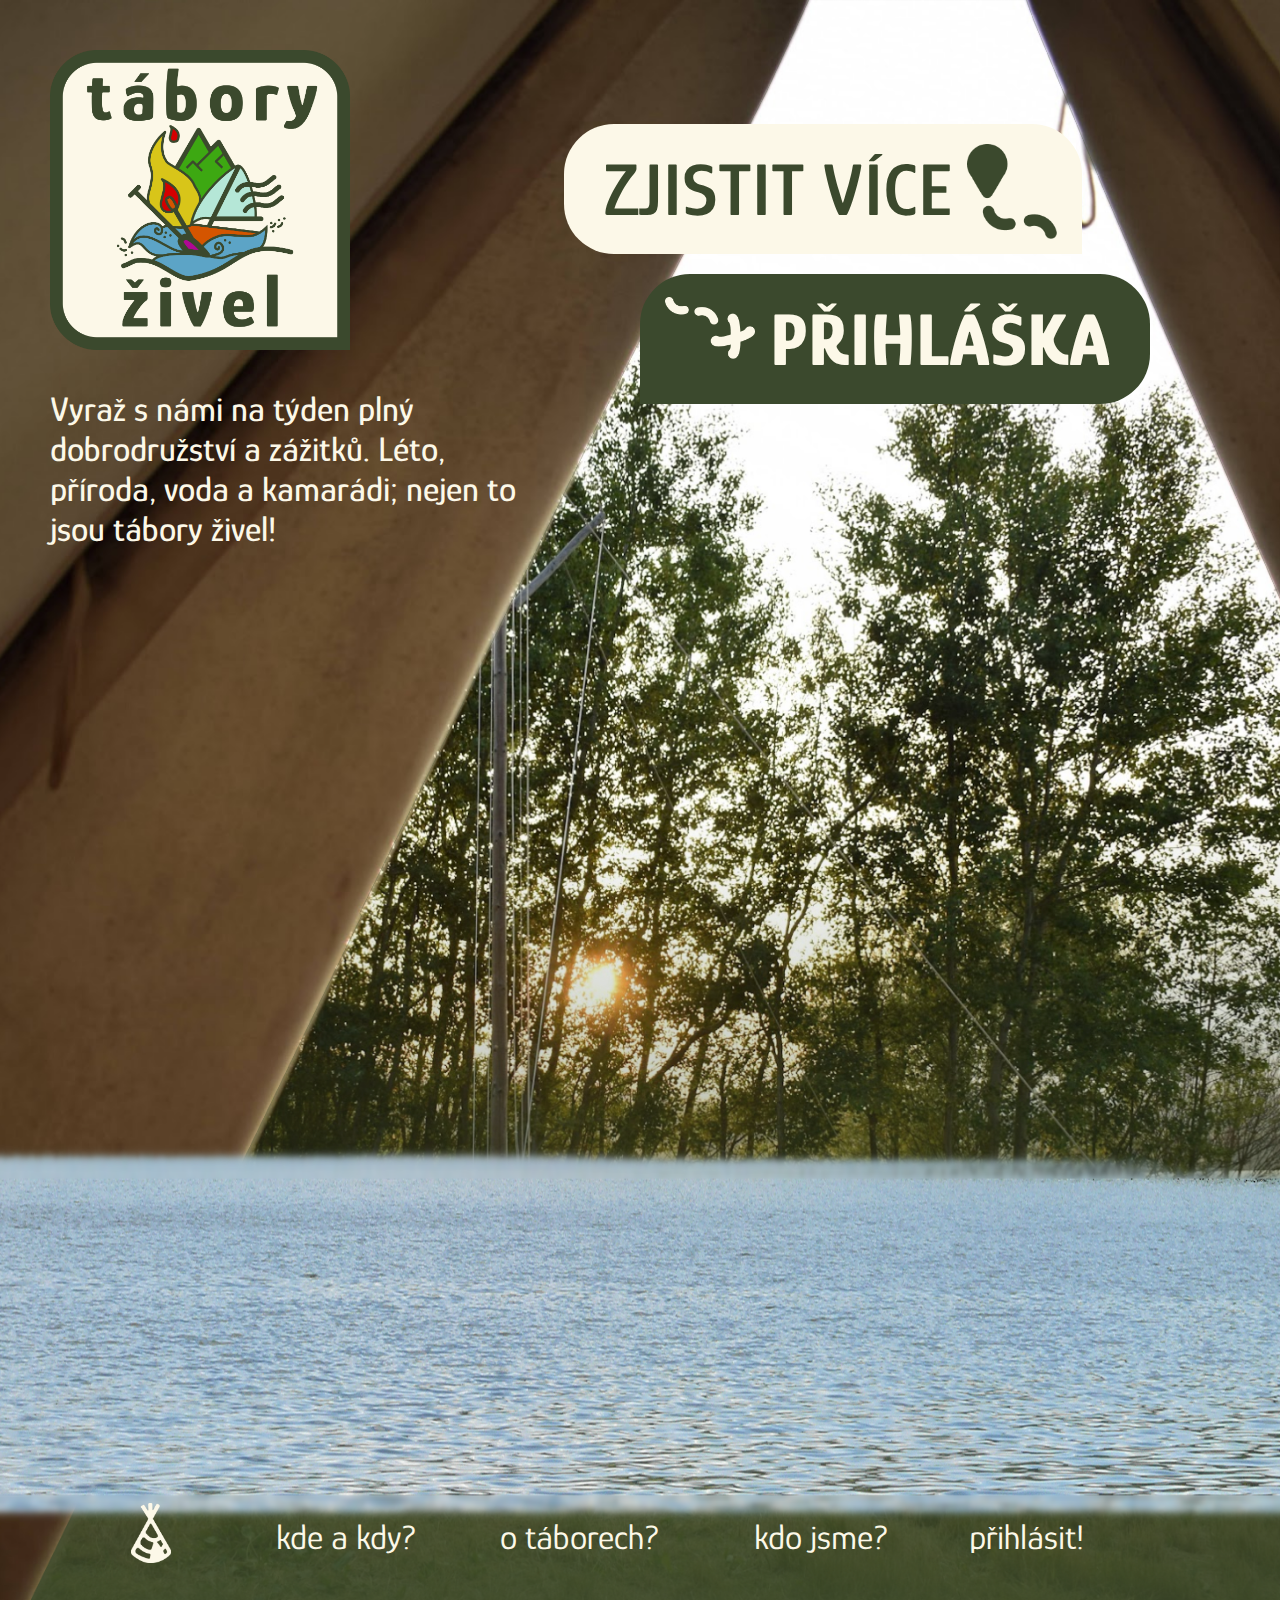
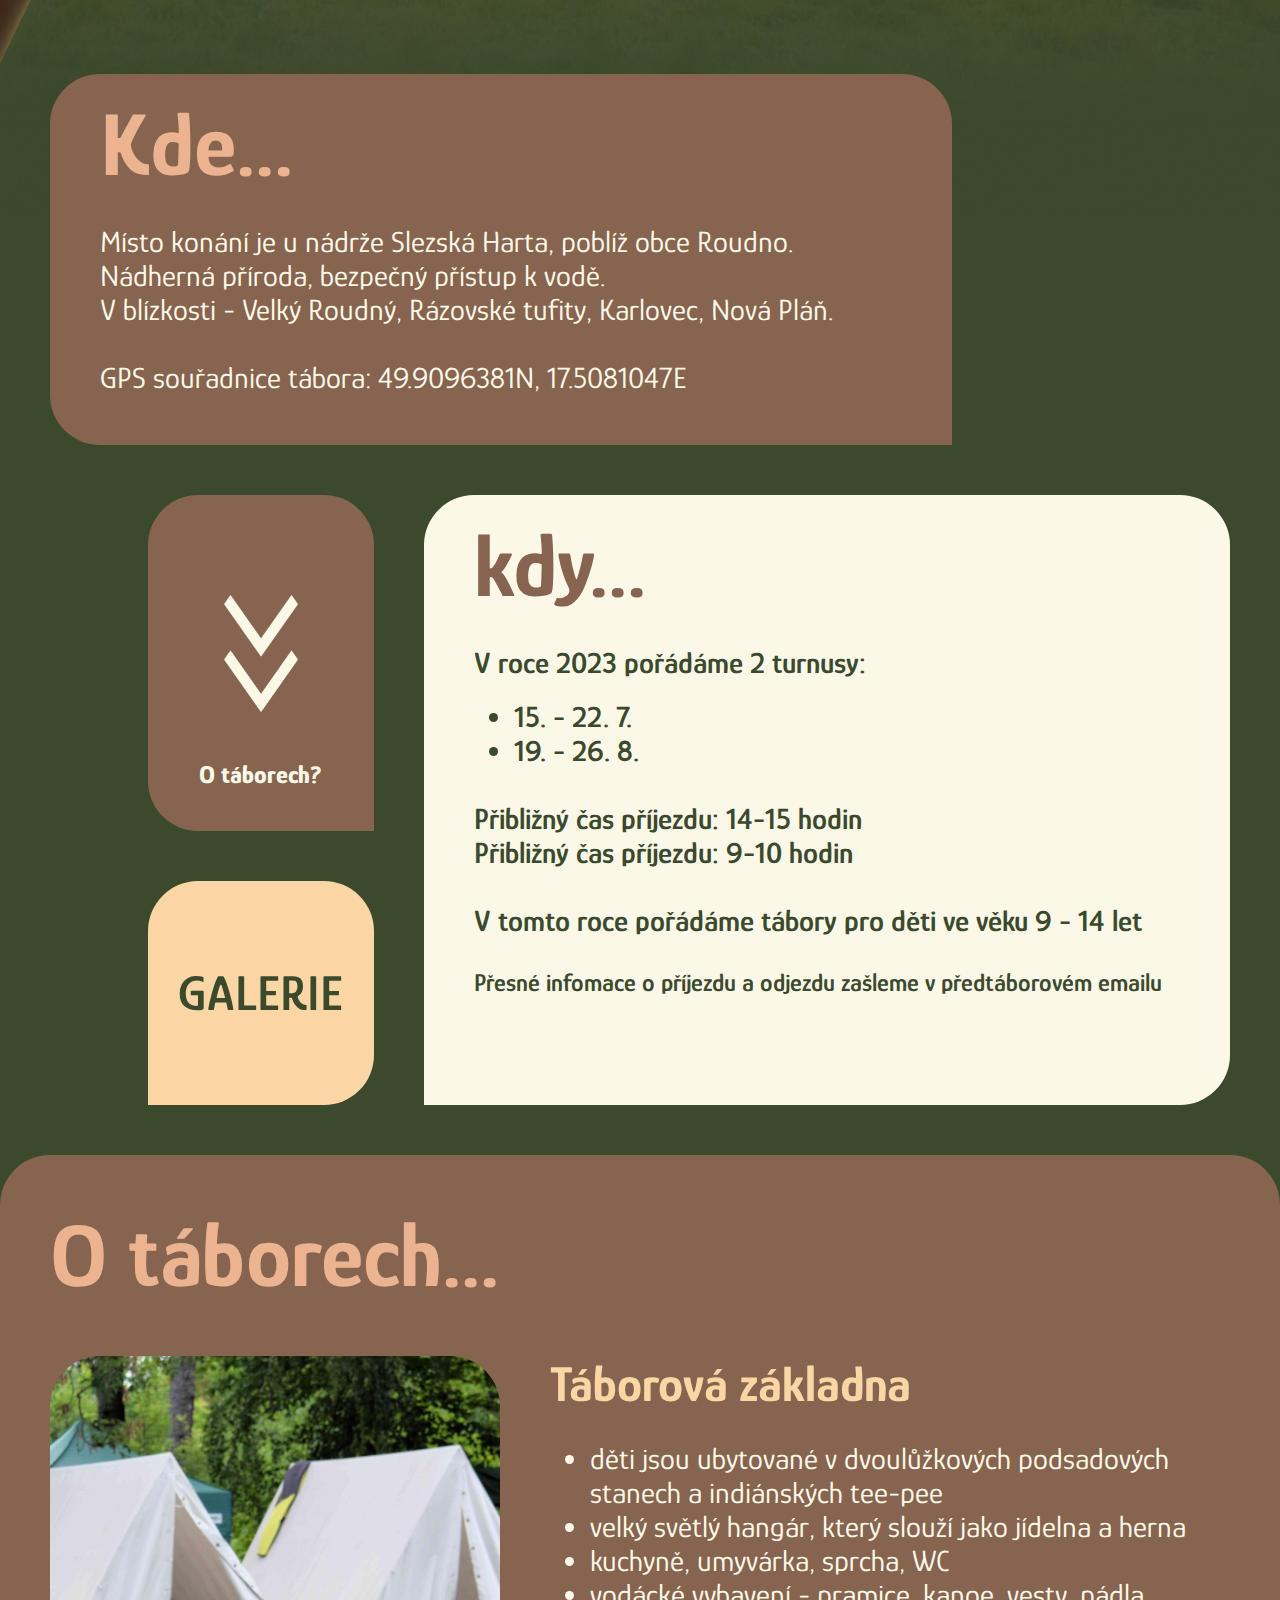
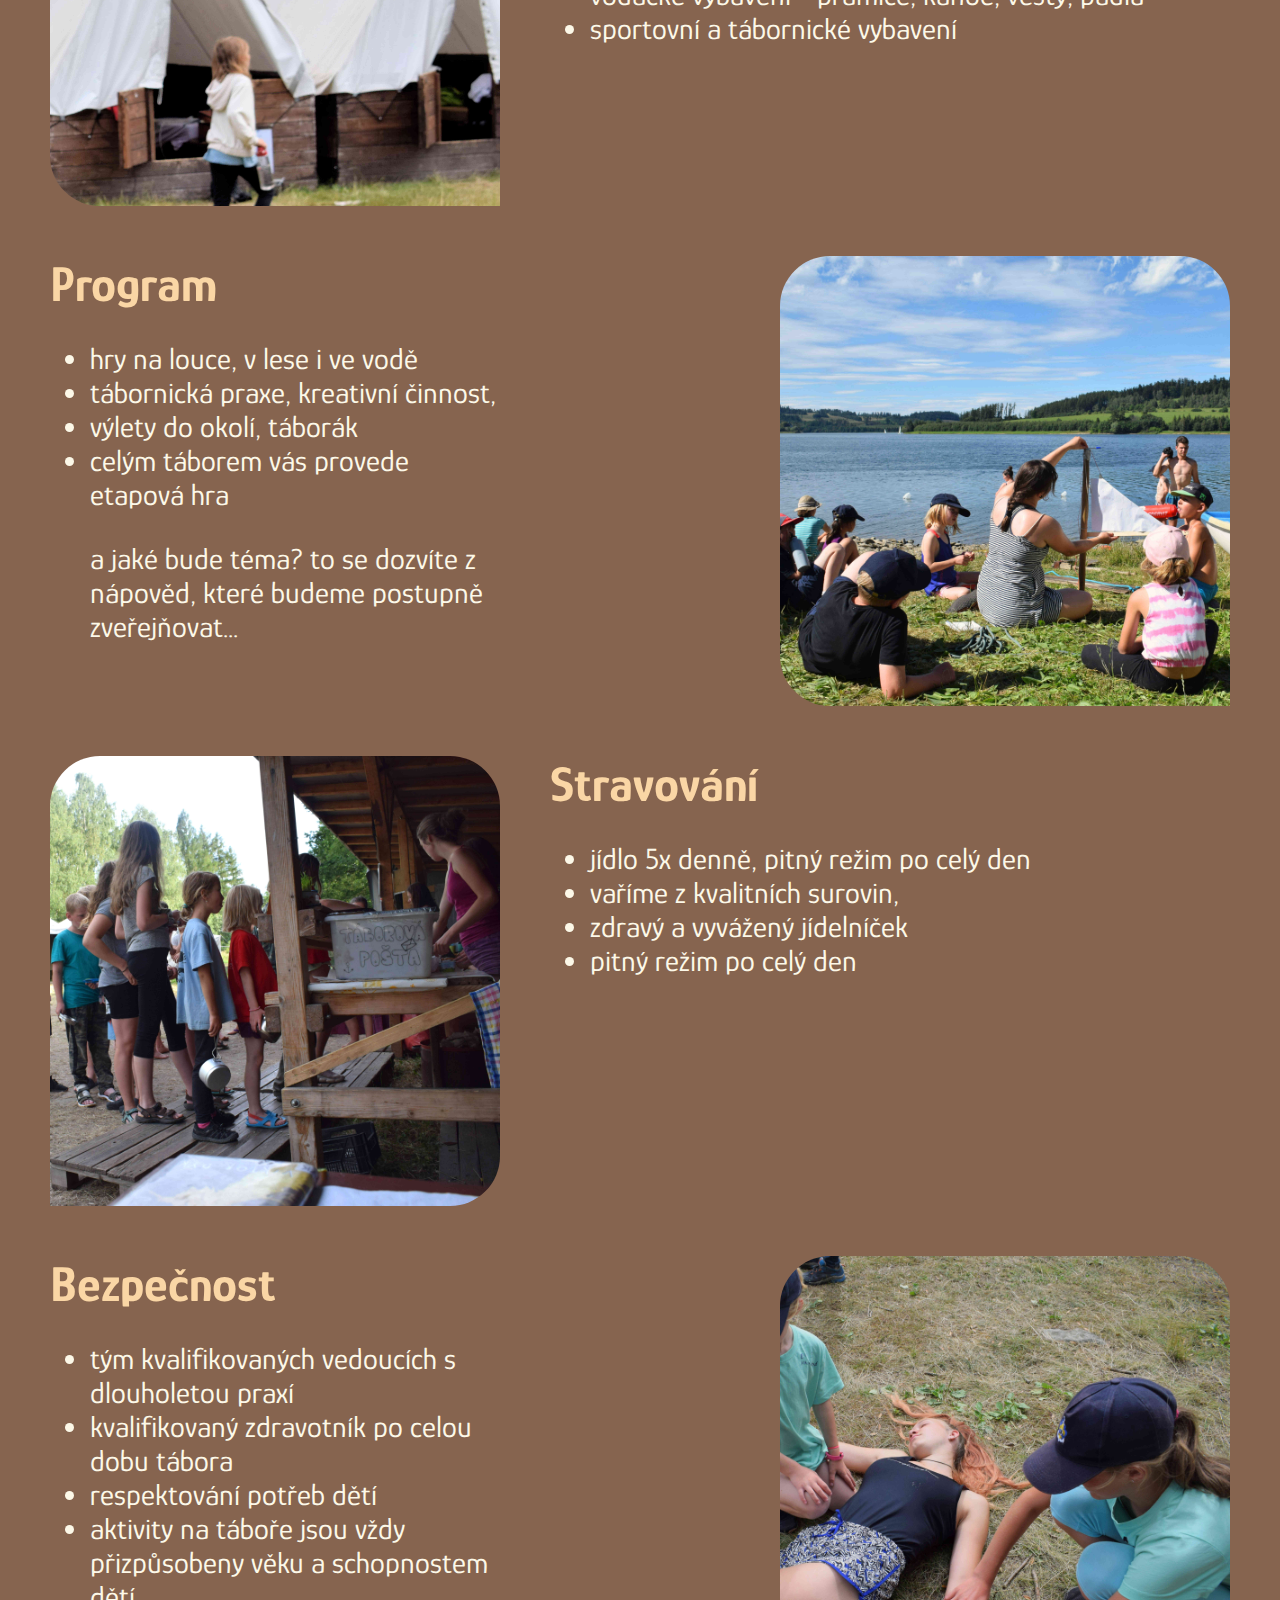
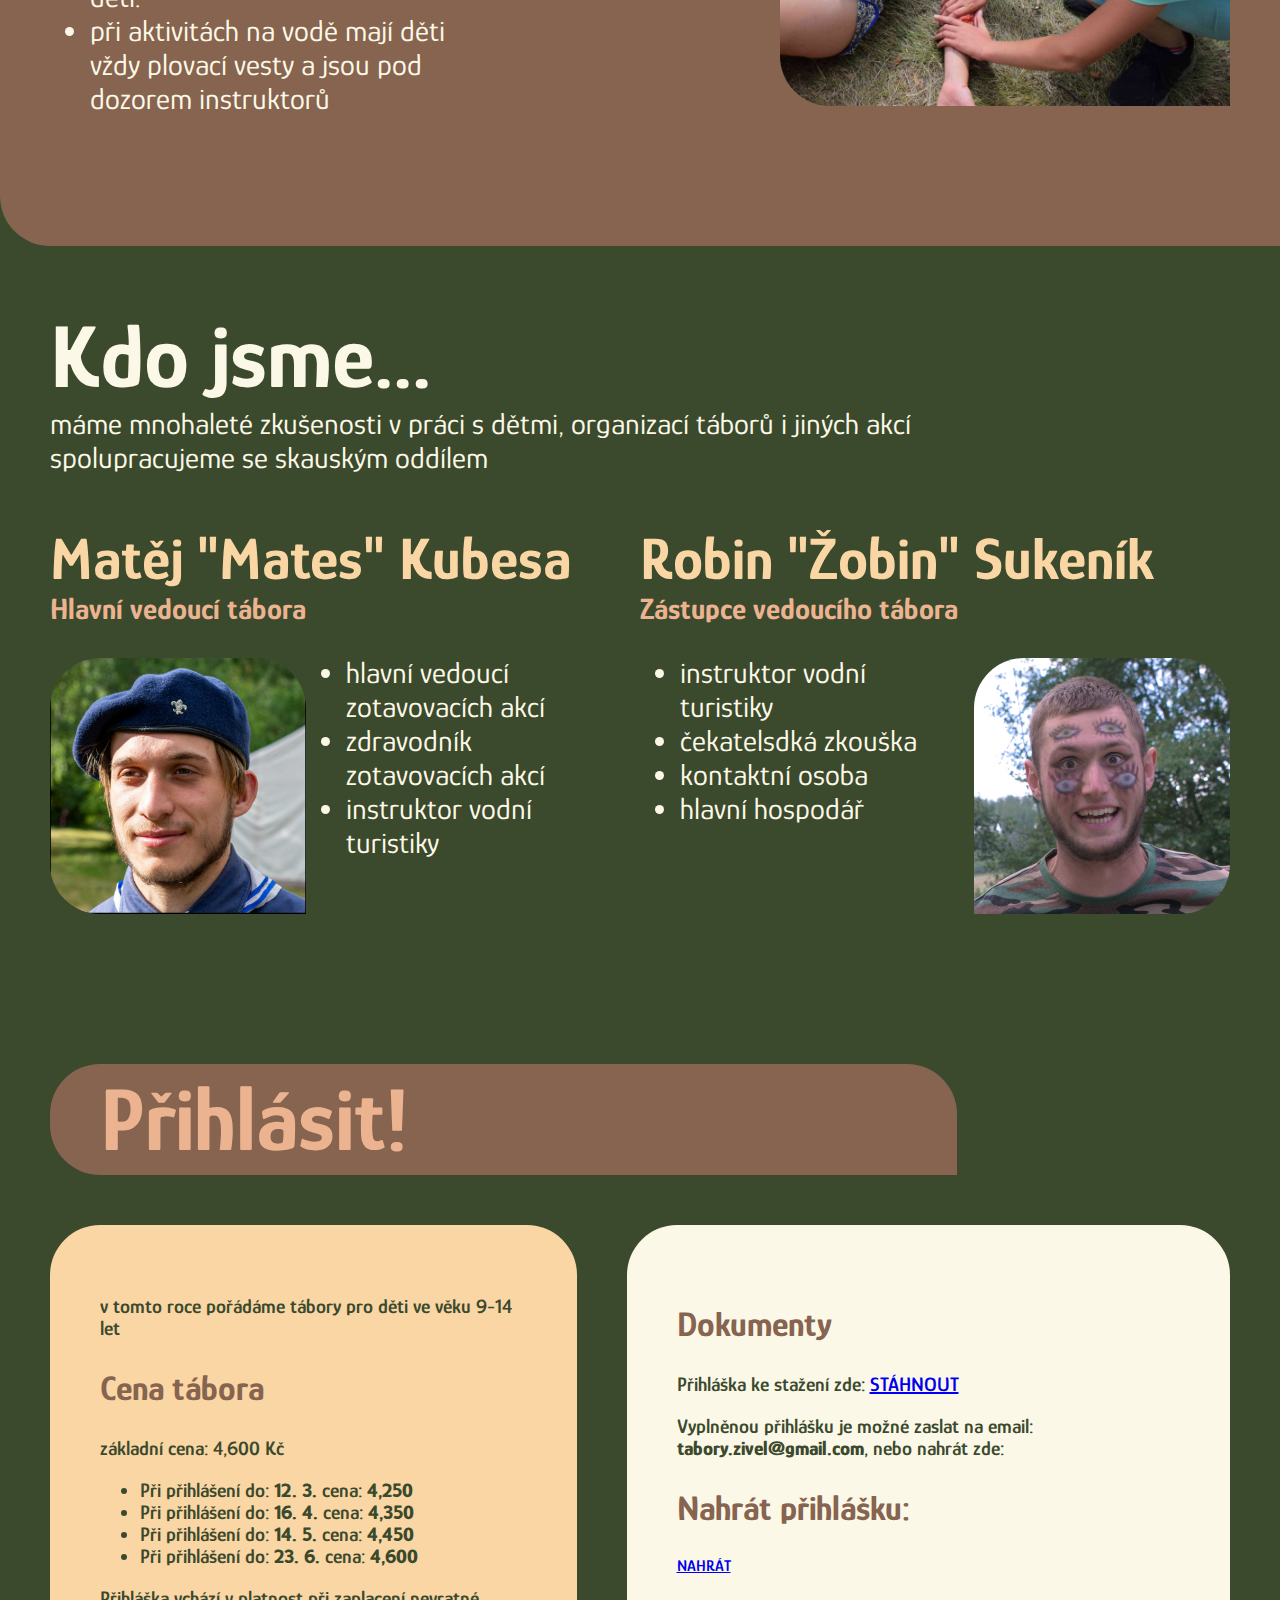
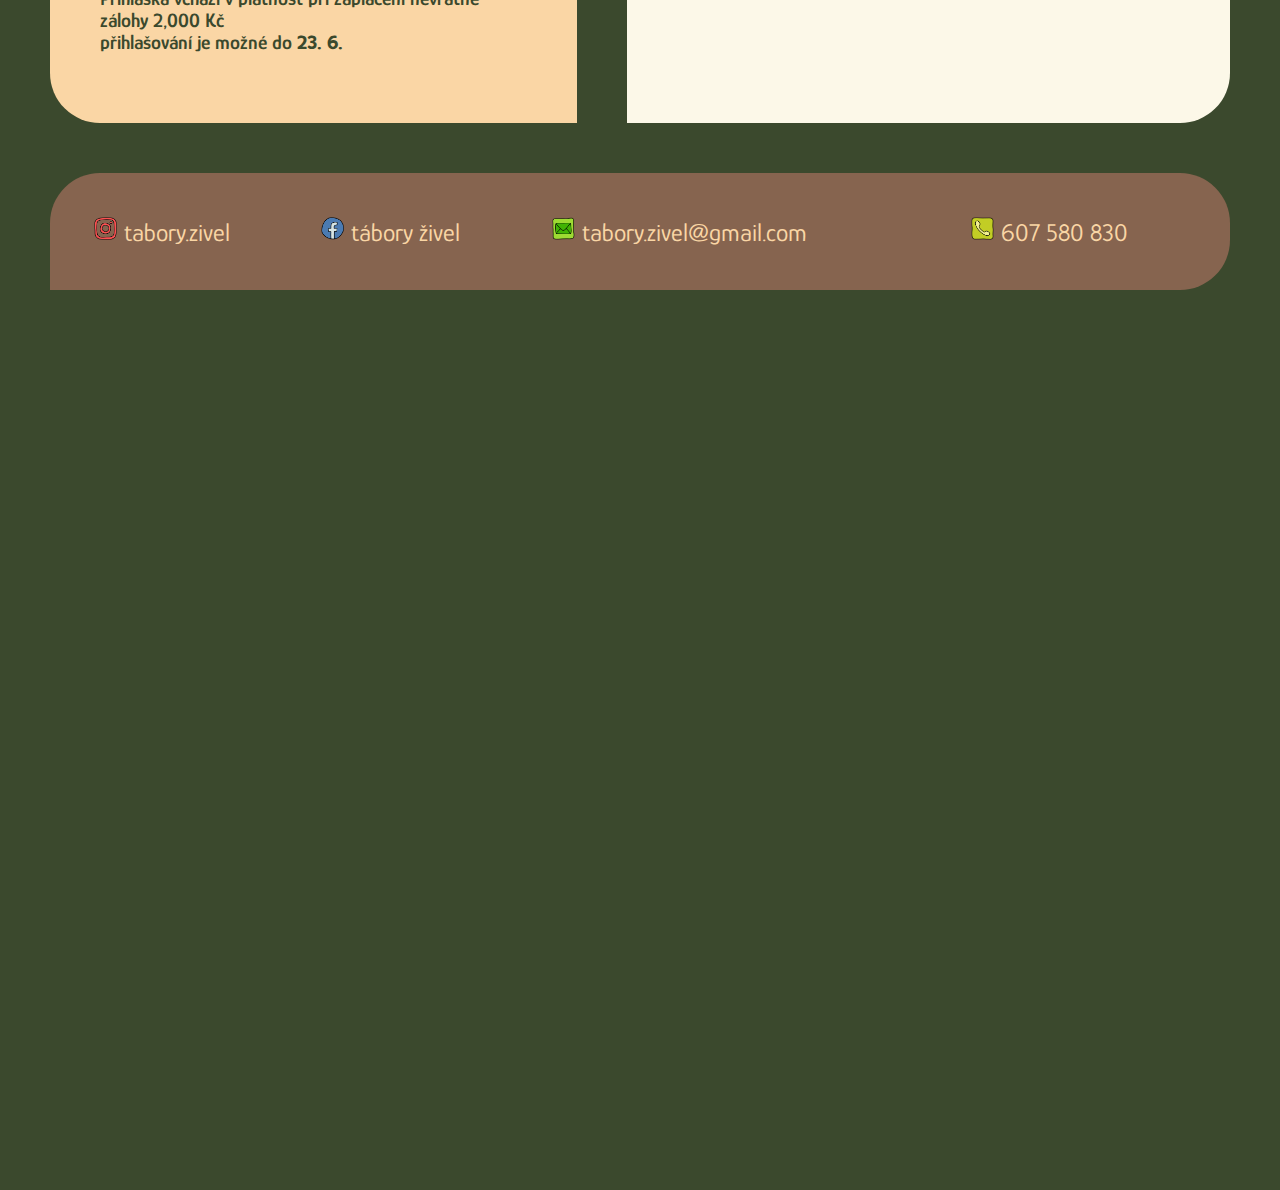
==== index.html @ 80152472 "Update index.html" ====
<!DOCTYPE html>
<html>
<head>
  <meta http-equiv="Content-Type" content="text/html; charset=utf-8" />
  <title>Tábory živel!</title>
  <link rel="stylesheet" href="https://fonts.googleapis.com/css?family=Glory">
  <link rel="stylesheet" href="mainstyle.css">
</head>
<body> 
    <div id="main_content"> 

      <section id="hero_section">
        
        <img class="hero_background" id="hero_main_background" src="hero_bcg_ST2.png">
        <img class="hero_background" id="hero_gradient" src="Group 3.png">        
        <img class="hero_background" id="hero_tent" src="hero_bcg_ST1.png">        
          
        <img id="hero_logo" src="logogreen.png">
        
        <p id="hero_text">Vyraž s námi na týden plný dobrodružství a zážitků. Léto, příroda, voda a kamarádi; nejen to jsou tábory živel!</p>
        <button onclick="scrollFunction(location_register)" id="hero_join" class="hero_button darkgreen left_sharp"><img style="left: 25px; width: 90px;" src="jurney_end.png"><p style="margin-left: 90px;" >PŘIHLÁŠKA</p></button>
        <button onclick="scrollFunction(location_menu)" id="hero_more" class="hero_button light right_sharp"><p style="margin-right: 90px;">ZJISTIT VÍCE</p><img style="right: 25px; top: 20px; width: 90px;" src="jurney_start.png"></button>
        

      </section>



      <button onclick="scrollFunction(location_menu)" id="menu_button" class="menu_section light right_sharp">?</button>

      <table class="menu_section" id="nav_menu">
        <tr>
          <td onclick="scrollFunction(location_top)"><img style="height: 60px; padding-right: 50px;" src="teepee_home.png"></td>
          <td onclick="scrollFunction(location_info)">kde a kdy?</td>
          <td onclick="scrollFunction(location_about)">o táborech?</td>
          <td onclick="scrollFunction(location_people)">kdo jsme?</td>
          <td onclick="scrollFunction(location_register)">přihlásit!</td>  
        </tr>          
      </table>

      <div class="menu_bcg menu_bcg_hidden"></div>

      <img class="water_bcg water_bcg_hidden" src="sea.png">

      <div id="boat_div">
        <img class="boat_image" src="lod.png">
      </div>



      <section class="content_info">
        <div class="when_and_where">
          <div onclick="scrollFunction(location_info)" id="info_where" class="right_sharp brown">
            <h1>Kde...</h1>
            <p>
              Místo konání je u nádrže Slezská Harta, poblíž obce Roudno.<br>
              Nádherná příroda, bezpečný přístup k vodě.<br>
              V blízkosti - Velký Roudný, Rázovské tufity, Karlovec, Nová Pláň.<br>
              <br/>
              GPS souřadnice tábora: 49.9096381N, 17.5081047E
            </p>
          </div>
          
          <div id="when_and_buttons">
            <div onclick="scrollFunction(location_when)" id="info_when" class="left_sharp light">
              <h1>kdy...</h1>
              <p>
                V roce 2023 pořádáme 2 turnusy:
                <li style="margin-left: 40px; margin-top: -10px;">15. - 22. 7.</li>
                <li style="margin-left: 40px;">19. - 26. 8.</li>
                <br/>
                Přibližný čas příjezdu: 14-15 hodin<br/>
                Přibližný čas příjezdu: 9-10 hodin

                <br><br>
                V tomto roce pořádáme tábory pro děti ve věku 9 - 14 let
              </p>
    
              <p style="font-size: 25px;">Přesné infomace o příjezdu a odjezdu zašleme v předtáborovém emailu</p>
            </div>
    
            <button onclick="scrollFunction(location_about)" class="scroll_to_about brown right_sharp"><img src="arrow_light.png" class="arrow_down"> <p style="bottom: -15%; position: relative;">O táborech?</p></button>
            <button onclick="window.alert('Na galerii stále pracujeme');" class="gallery_turn_on yellow left_sharp">GALERIE</button>
            
            
          </div>
        </div>


        <div onclick="scrollFunction(location_about)" class="info_about brown right_sharp">
          <h1>O táborech...</h1>
          <div class="about_container">
            <img class="camp_img right_sharp" src="./photo/about/stent.jpg">
            <div class="camp_text"><h1>Táborová základna</h1><ul>
              <li>děti jsou ubytované v dvoulůžkových podsadových stanech a indiánských tee-pee
              </li>
              <li>velký světlý hangár, který slouží jako jídelna a herna
              </li>
              <li>kuchyně, umyvárka, sprcha, WC
              </li>
              <li>
                vodácké vybavení - pramice, kanoe, vesty, pádla
              </li>
              <li>
                sportovní a tábornické vybavení
              </li>
            </ul></div>
            <div class="game_text"><h1>Program</h1><ul>
              <li>hry na louce, v lese i ve vodě
              </li>
              <li>tábornická praxe, kreativní činnost, 
              </li>
              <li>výlety do okolí, táborák
              </li>
              <li>celým táborem vás provede etapová hra
              </li>
              <p>a jaké bude téma? to se dozvíte z nápověd, které budeme postupně zveřejňovat...
              </p>
            </ul></div>
            <img class="game_img right_sharp" src="./photo/about/sedu.jpg">
            <img class="food_img left_sharp" src="./photo/about/sfood.jpg">
            <div class="food_text"><h1>Stravování</h1><ul>
              <li>jídlo 5x denně, pitný režim po celý den
              </li>
              <li>vaříme z kvalitních surovin, 
              </li>
              <li>zdravý a vyvážený jídelníček
              </li>
              <li>pitný režim po celý den</li>
            </ul></div>
            <div class="safety_text"><h1>Bezpečnost</h1><ul>
              <li>tým kvalifikovaných vedoucích s dlouholetou praxí
              </li>
              <li>kvalifikovaný zdravotník po celou dobu tábora
              </li>
              <li>respektování potřeb dětí
              </li>
              <li>aktivity na táboře jsou vždy přizpůsobeny věku a schopnostem dětí.
              </li>
              <li> při aktivitách na vodě mají děti vždy plovací vesty a jsou pod dozorem instruktorů 
              </li>
            </ul></div>
            <img class="safety_img right_sharp" src="./photo/about/shurt.jpg">
          </div>
        </div>

      </section>
      <section class="lide">
        <h1>Kdo jsme...</h1>
        <p>máme mnohaleté zkušenosti v práci s dětmi, organizací táborů i jiných akcí<br>
        spolupracujeme se skauským oddílem</p>
        <div class="lead_container">
          <div class="lead_left">
            <h2>Matěj "Mates" Kubesa</h2>
            <h3>Hlavní vedoucí tábora</h3>
            <ul>
              <li>hlavní vedoucí zotavovacích akcí</li>
              <li>zdravodník zotavovacích akcí</li>
              <li>instruktor vodní turistiky</li>
            </ul>
            <img class="mat_img right_sharp" src="./photo/people/mat1.jpg">
          </div>
          <div class="lead_right">
            <h2>Robin "Žobin" Sukeník</h2>
            <h3>Zástupce vedoucího tábora</h3>
            <ul>
              <li>instruktor vodní turistiky</li>
              <li>čekatelsdká zkouška</li>
              <li>kontaktní osoba</li>
              <li>hlavní hospodář</li>
            </ul>
            <img class="rob_img left_sharp" src="./photo/people/rob1.jpg">
          </div>     
        </div>

      </section>
    
      <section class="prihlasit">
        <div class="right_sharp brown join_header">
          <h1>Přihlásit!</h1>
        </div>
        <div class="join_container">
          <div class="join_info yellow right_sharp">
            <p>v tomto roce pořádáme tábory pro děti ve věku 9-14 let</p>
            <h2>Cena tábora</h2>
            <p>základní cena: 4,600 Kč</p>
            <ul>
              <li>Při přihlášení do:  <b>12. 3.</b> cena: <b>4,250</b> </li>
              <li>Při přihlášení do:  <b>16. 4.</b> cena: <b>4,350</b> </li>
              <li>Při přihlášení do:  <b>14. 5.</b> cena: <b>4,450</b> </li>
              <li>Při přihlášení do:  <b>23. 6.</b> cena: <b>4,600</b> </li>
            </ul>
            <p>Přihláška vchází v platnost při zaplacení nevratné zálohy 2,000 Kč<br>
            přihlašování je možné do <b>23. 6.</b></p>
          </div>
          <div class="join_docs light left_sharp">
            <h2>Dokumenty</h2>
            <p> Přihláška ke stažení zde: <a href="prihlaska_tabory_zivel_unor.docx" download="prihlaska.docx">STÁHNOUT</a></p>
            <p>Vyplněnou přihlášku je možné zaslat na email: <b>tabory.zivel@gmail.com</b>, nebo nahrát zde:</p>
            <h2>Nahrát přihlášku:</h2>
            <a target="_blank" href="https://forms.gle/tbjjW1m6Zm6drAQ49">NAHRÁT</a>
          </div>
        </div>
        <div class="folow_container left_sharp brown">
          <table>
            <tr>
              <td onclick="window.open('https://www.instagram.com/tabory.zivel/')"><img class="icons_img" alt="svgImg" src="icons8-instagram-96 (1).png">
                 tabory.zivel</td>
                 <td onclick="window.open('https://www.facebook.com/profile.php?id=100090223128772')"><img class="icons_img" alt="svgImg" src="icons8-facebook-96.png">
                  tábory živel</td>
                 <td style="cursor:text;"><img class="icons_img" alt="svgImg" src="icons8-mail-96.png">
                  tabory.zivel@gmail.com</td>
                 <td style="cursor:text;"><img class="icons_img" alt="svgImg" src="icons8-phone-96.png">
                  607 580 830</td>
            </tr>
          </table>
        </div>
      </section>





    </div>
    <div id="sidebar">      
    </div>


    <script>
      
       window.onbeforeunload = function () {
        window.scrollTo(0, 0);
      }
      
      //elements positions
      var location_top = 0;
      var location_menu = 600;     
      var location_info = 1450;
      var location_when = 1850;
      var location_about = 2450;
      var location_people = 4900;
      var location_register = 5800;


      const scrollFunction = function(position){
        console.log("scrolling")
        window.scrollTo({top: position,  behavior: 'smooth'})
      }



      //paralax efects
      var scroll_hero = true;
      var menu_fixed = false;
      var boat_positon_state = 0;
      var water_bcg_hidden = true;

      window.addEventListener('scroll', function(e){ 
        
        //classes and IDs
        const hero_bcg = document.querySelector('#hero_main_background');
        const hero_tent = document.querySelector('#hero_tent');
        const hero_gradient = document.querySelector('#hero_gradient');
        const menu_button = document.querySelector('#menu_button');
        const nav_menu = document.querySelector('#nav_menu');
        const boat_image = document.querySelector('.boat_image');
        const menu_bcg = document.querySelector('.menu_bcg');
        const water_bcg = document.querySelector('.water_bcg');


        var scrolled = window.pageYOffset;

        console.log(scrolled);




        //menu and hero scroll
        var hero_bcg_rate = scrolled * -3;
        var hero_tent_rate = scrolled * -2;
        var menu_rate = scrolled * -1;
      
        const menu_default_position = 740;
        const hero_margin = 1000;

        if(scrolled > menu_default_position && menu_fixed == false){
          menu_fixed = true;
          nav_menu.style.transform = 'translate3d(0px, 0px, 0px)'
          nav_menu.classList.add('menu_fixed');
          menu_bcg.classList.remove('menu_bcg_hidden');
        }
        if(scrolled < menu_default_position && menu_fixed == true){
          menu_fixed = false;
          nav_menu.style.transform = 'translate3d(0px, 0px, 0px)'
          nav_menu.classList.remove('menu_fixed');
          menu_bcg.classList.add('menu_bcg_hidden');
        }

        if(scrolled > hero_margin && scroll_hero == true){
          scroll_hero = false;
        }
        if(scrolled < hero_margin && scroll_hero == false){
          scroll_hero = true;
        }

        if(scroll_hero){
          hero_bcg.style.transform = 'translate3d(0px, '+hero_bcg_rate+'px, 0px)';
          hero_tent.style.transform = 'translate3d(0px, '+hero_tent_rate+'px, 0px)';
          hero_gradient.style.transform = 'translate3d(0px, '+hero_bcg_rate+'px, 0px)';         
          menu_button.style.transform = 'translate3d(0px, '+menu_rate+'px, 0px)'
          if(menu_fixed == false)nav_menu.style.transform = 'translate3d(0px, '+menu_rate+'px, 0px)'
        }
       


        //boat scroll
        if(scrolled >= 560){
          if(scrolled >= 700){
            if (boat_positon_state != 2){
            boat_image.classList.add('boat_out');
            boat_positon_state = 2;
            console.log("set 2");
          } 
          }
          else{
            if(boat_positon_state != 1){
              boat_image.classList.add('boat_in');
              boat_image.classList.remove('boat_out');
              boat_positon_state = 1;
              console.log("set 1");
            }
          }         
        }

        else{
          if(boat_positon_state !=0 ){
            console.log("set 0")
          boat_image.classList.remove('boat_out');
          boat_image.classList.remove('boat_in');
          boat_positon_state =0;    
          }     
        }

        // boat water bcg

        if(scrolled > 500 && water_bcg_hidden == true){
          water_bcg.classList.remove('water_bcg_hidden_class');
          water_bcg_hidden = false;
        }
        if(scrolled < 500 && water_bcg_hidden == false){
          water_bcg.classList.add('water_bcg_hidden_class');
          water_bcg_hidden = true;

        }

      });
    </script>
    

</body>
</html>
---- mainstyle.css ----
body{
    background-color: #3B492D;
    height: 5000px;
    position: relative;
    margin: 0;
    top: 0;
    font-family: "Glory", sans-serif;
    width: 100%;
    scroll-behavior: smooth;
}

#main_content{
    position: relative;
}

h1{
    color: #FCF8E8;
    font-size:  90px;
}

h2{
    color: #FAD6A5;
}

#hero_section{
    top: 0;
    margin: 50px 50px 10px 50px;
    height: 2000px;
}

#hero_logo{
    width: 300px;
    height: 300px;
}

.hero_background{
    position: absolute;
    top: -50px;
    left: -50px;
    z-index: -1;
    width: calc(100% + 50px);
}

button{
    border-width: 0;
    font-weight: 800;
    font-size: 75px;
    font-family: "Glory";
    cursor: pointer;
}

.left_sharp{
    border-radius: 50px 50px 50px 0px;
}

.right_sharp{
    border-radius: 50px 50px 0px 50px;
}

.darkgreen{
    background-color: #3B492D;
    color: #FCF8E8;
}

.light{
    background-color: #FCF8E8;
    color: #3B492D;
    font-weight: 600;
}

.light h1{
    color: #86644F;
}

.brown{
    background-color: #86644F;
    color: #FCF8E8;
}

.brown h1{
    color: #ECB390   
}

.yellow{
    background-color: #FAD6A5;
    color: #3B492D;
    font-weight: 600;
}


.menu_section{
    position: relative;
    top: -800px;

}

#menu_button{
    width: 190px; 
    height: 190px; 
    margin-left: calc(50% - 95px);
    margin-bottom: 50px;
    font-size: 125px;
    position: relative;
}

#nav_menu{
    width: 80%;
    left: 10%;
    font-size: 55px;
    color: #FCF8E8;
    z-index: 2;
}

td{
    cursor: pointer;
}

.menu_fixed{
    position: fixed;
    top: 15px;
}

.menu_bcg{
    position: fixed;
    width: 100%;
    height: 130px;
    background: linear-gradient(180deg, #3B492D 72.4%, rgba(59, 73, 45, 0.541667) 85.42%, rgba(59, 73, 45, 0) 95.31%);
    top: 0;
    z-index: 1;
}
.menu_bcg_hidden{
    height: 0;
}

.hero_button{
    padding-left: 40px;
    padding-right: 40px;
    height: 130px;
    position: relative;
}

.hero_button img{
    position: absolute;
}

.hero_button p{
    margin-top: auto;
    margin-bottom: auto;
}

#hero_join{
    left: 50%;
    top: -450px;
}

#hero_more{
    left: 0;
    top: -600px;
}

#hero_text{
    width: 40%;
    font-size: 35px;
    color: #FCF8E8;
    font-weight: 500;
    height: 300px;
}

#boat_div{
    position: relative;
    top: -1350px;
    height: 300px; 
    width: 100%; 
    overflow: hidden;
    pointer-events: none;
}

.boat_image{
    left: 100%;
    position: relative;
    top: -60%;
    width: 70%;
    transition: left 1s;
}

.boat_in{
    left: 10%;   
}

.boat_out{
    transition: left 0.3s;
    left: -100%;
}

.water_bcg{
    position: absolute;
    width: 100%;
    top: 1075px;
    height: 400px;
    left: 0px;
    transition: height 0.5s;
}

.water_bcg_hidden_class{
    height: 0;
}

.content_info{
    font-size: 30px;
    top: -1000px;
    position: relative;
}

.when_and_where div{
    padding: 20px;
    padding-left: 50px;
}


.content_info h1{
    margin: 0px;
}

#info_where{
    margin-left: 50px;
    width: 65%;
    margin-bottom: 50px;
}

#info_when{
    grid-column-start: 3;
    grid-column-end: 4;
    grid-row-start: 1;
    grid-row-end: 3;
}

.gallery_turn_on{
    font-size: 50px;
    grid-row-start: 2;
    grid-row-end: 2;
    grid-column: 2;
}

.scroll_to_about{
    grid-column: 2;
    grid-row-start: 1;
    grid-row-end: 1;
    font-size: 25px;
}

div#when_and_buttons{
    margin-left: 50px;
    margin-right: 50px;
    padding: 0;
    display: grid;
    gap: 50px;
}
.arrow_down{
    width: 35%;
    height: 35%;
    position: relative;
    top: 10%;
}
.info_about{
    margin-top: 50px;
    padding: 50px;
}

.about_container{
    display: grid;
    grid-template-columns: 1fr 2fr;
    grid-gap: 50px;
    margin-top: 50px;
    margin-bottom: 50px;
}
.about_container img{
    width: 50vh;
}

.safety_img, .game_img{
    margin-left: auto;
}
.about_container h1{
    color: #FAD6A5;
    font-size: 50px;
}
.lide{
    position: relative;
    top: -1000px;
    margin: 50px;
}
.lead_left{
    grid-row: 1;
}
.lead_right{
    grid-row: 1;
}
.lead_container{
    display: grid;
    grid-template-columns: 1fr 1fr;
}
.mat_img{
    width: 20vw;
}
.rob_img{
    width: 20vw;
}

.lead_container h2{
    font-size: 60px;
}
.lide h1{
    margin-bottom: 0;
}
.lide p{
    font-size: 30px;
    color: #FCF8E8;
    margin: 0;
}
.lead_container h3{
    font-size: 30px;
    color: #ECB390;
    position: relative;
    top: -50px;
}
.lead_container li{
    font-size: 30px;
    color: #FCF8E8;
}
.lead_container ul{
    width: 20vw;
    position: relative;
    top: -50px;
    height: 15vw;
}
.mat_img, .rob_img{
    position: absolute;
    bottom: 0;
}
.rob_img{
    right: 0;
}
.lead_left ul{
    margin-left: 20vw;
}

.prihlasit{
    margin-left: 50px;
    margin-right: 50px;
    margin-bottom: 50px;
    position: relative;
    top: -900px;
}
.prihlasit p, .prihlasit li{
    font-size: 20px;
}
.prihlasit h2{
    font-size: 35px;
    color:#86644F;
}
.join_header{
    padding: 5px 25px 5px 50px;
    width: 65vw;
}
.join_header h1{
    margin: 0;
}
.join_container{
    display: grid;
    grid-template-columns: 1f 1f;
    grid-gap: 50px;
}
.join_info, .join_docs{
    padding: 50px;
    margin-top: 50px;
    grid-row: 1;
}
.folow_container{
    margin-top: 50px;
    padding: 20px;
}
.folow_container table{
    font-size: 25px;
    color:#FAD6A5;
    margin: 20px;
    table-layout: auto;
    width: 100%;
}
.prihlaska_down {
    text-decoration: none;
    color: #FCF8E8;
    width: 100px;
    height: 50px;
    font-size: 20px;
}
.icons_img{
    height: 25px;
}
@media (max-width: 1350px) {
    #nav_menu{
     font-size: 35px;
    }
 }

@media (max-width: 1150px) {
    #nav_menu{
     font-size: 25px;
    }
 }
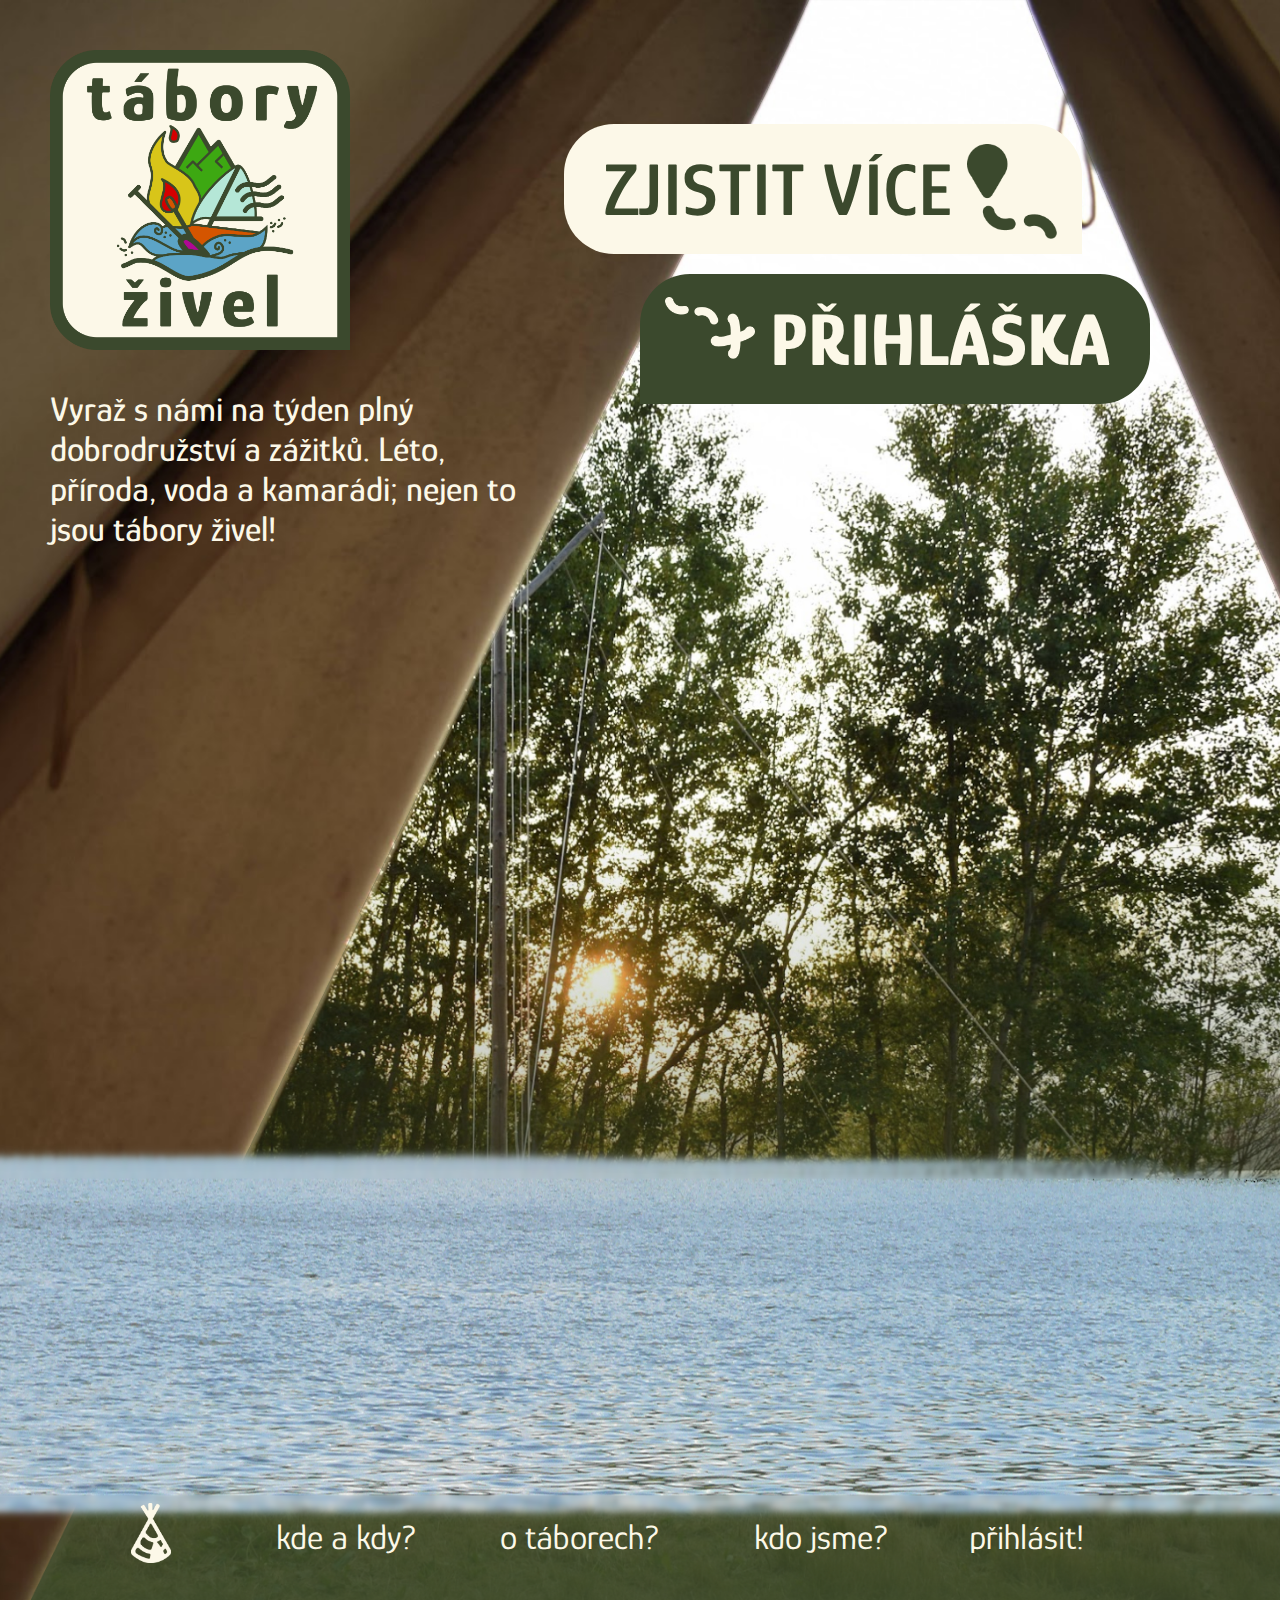
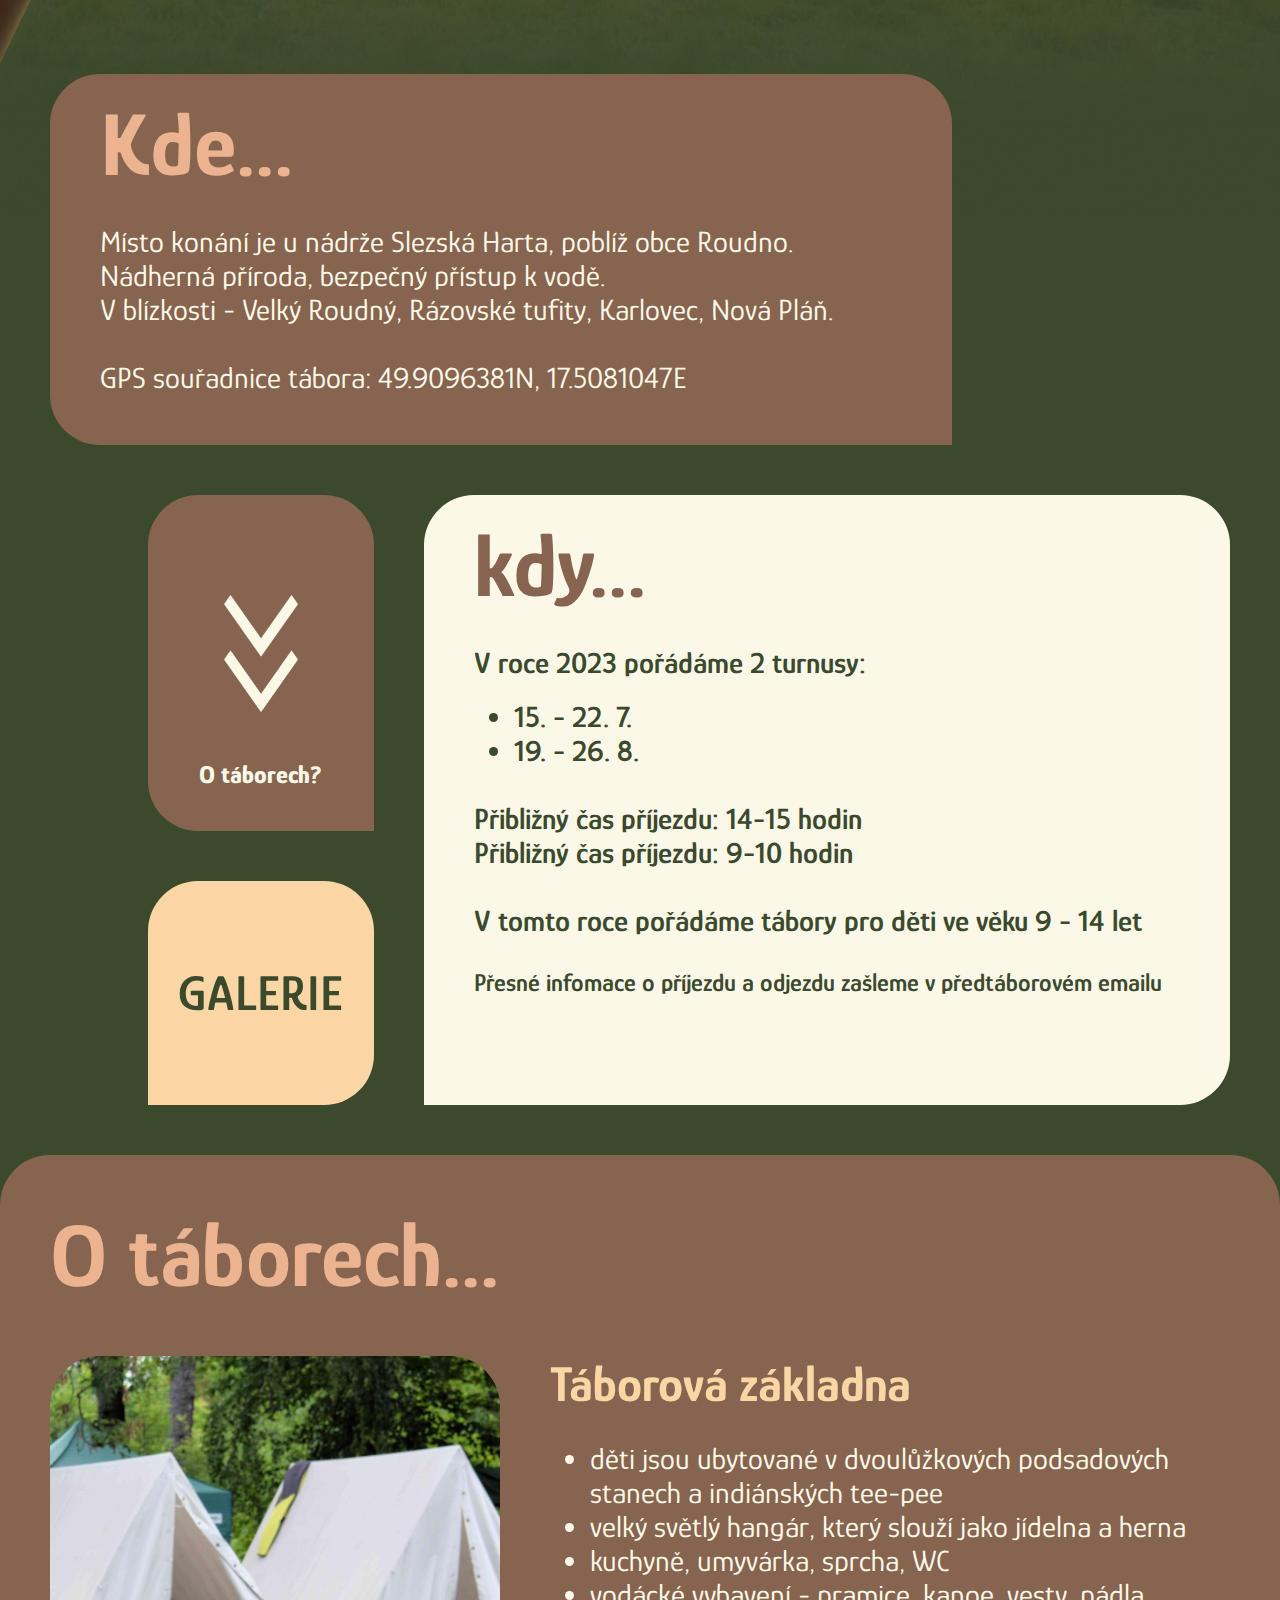
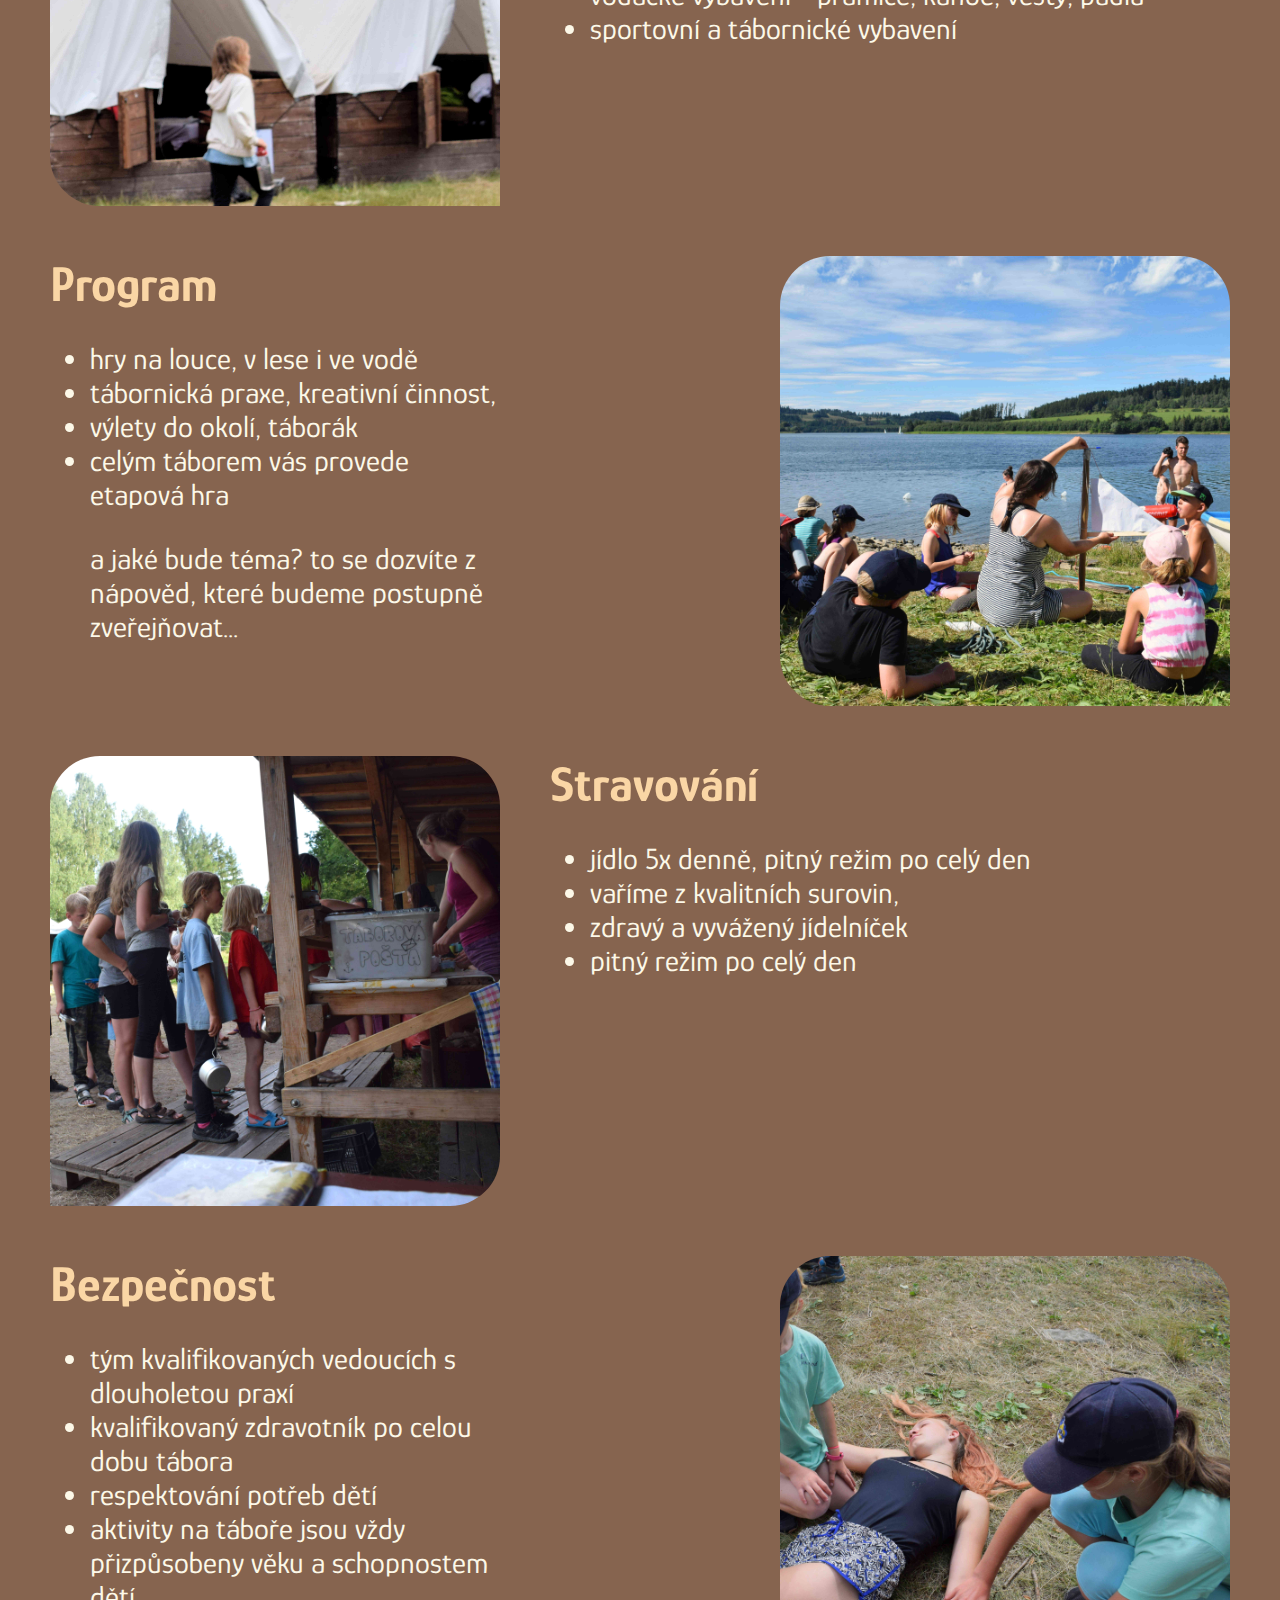
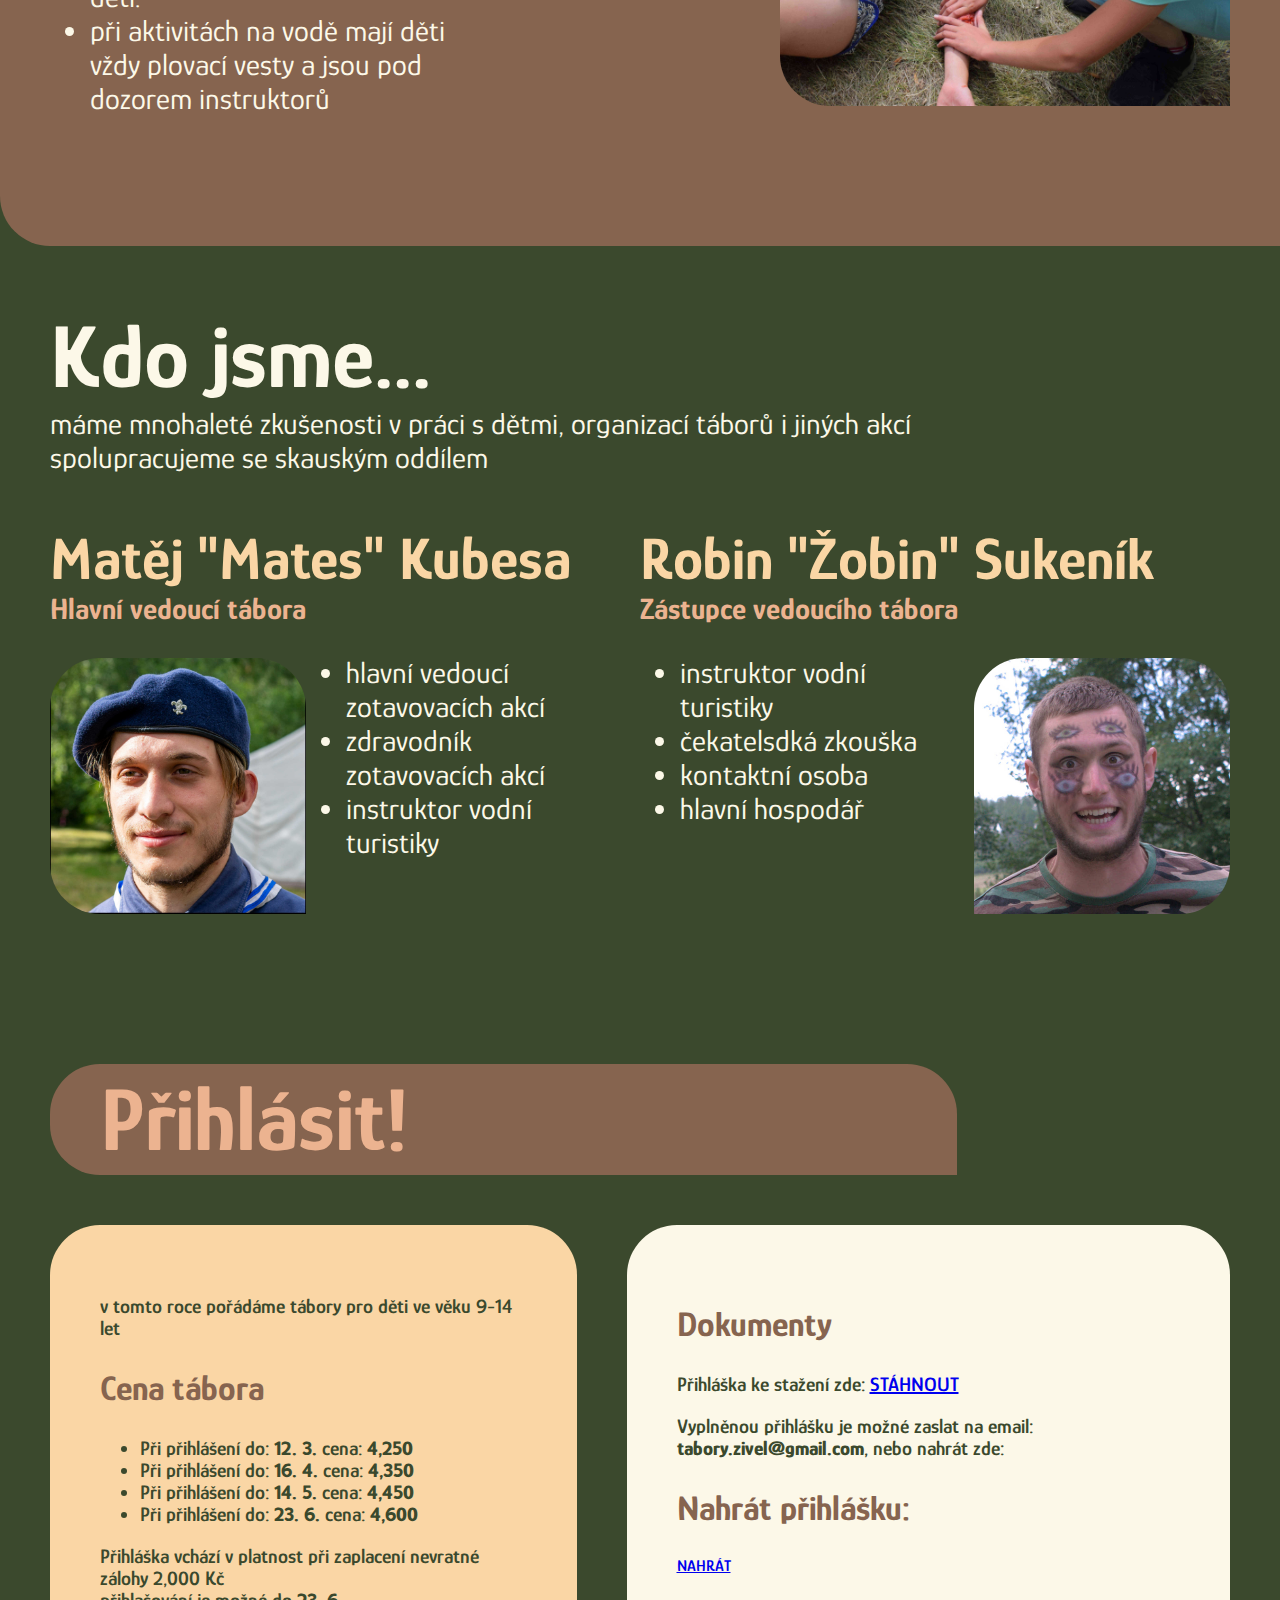
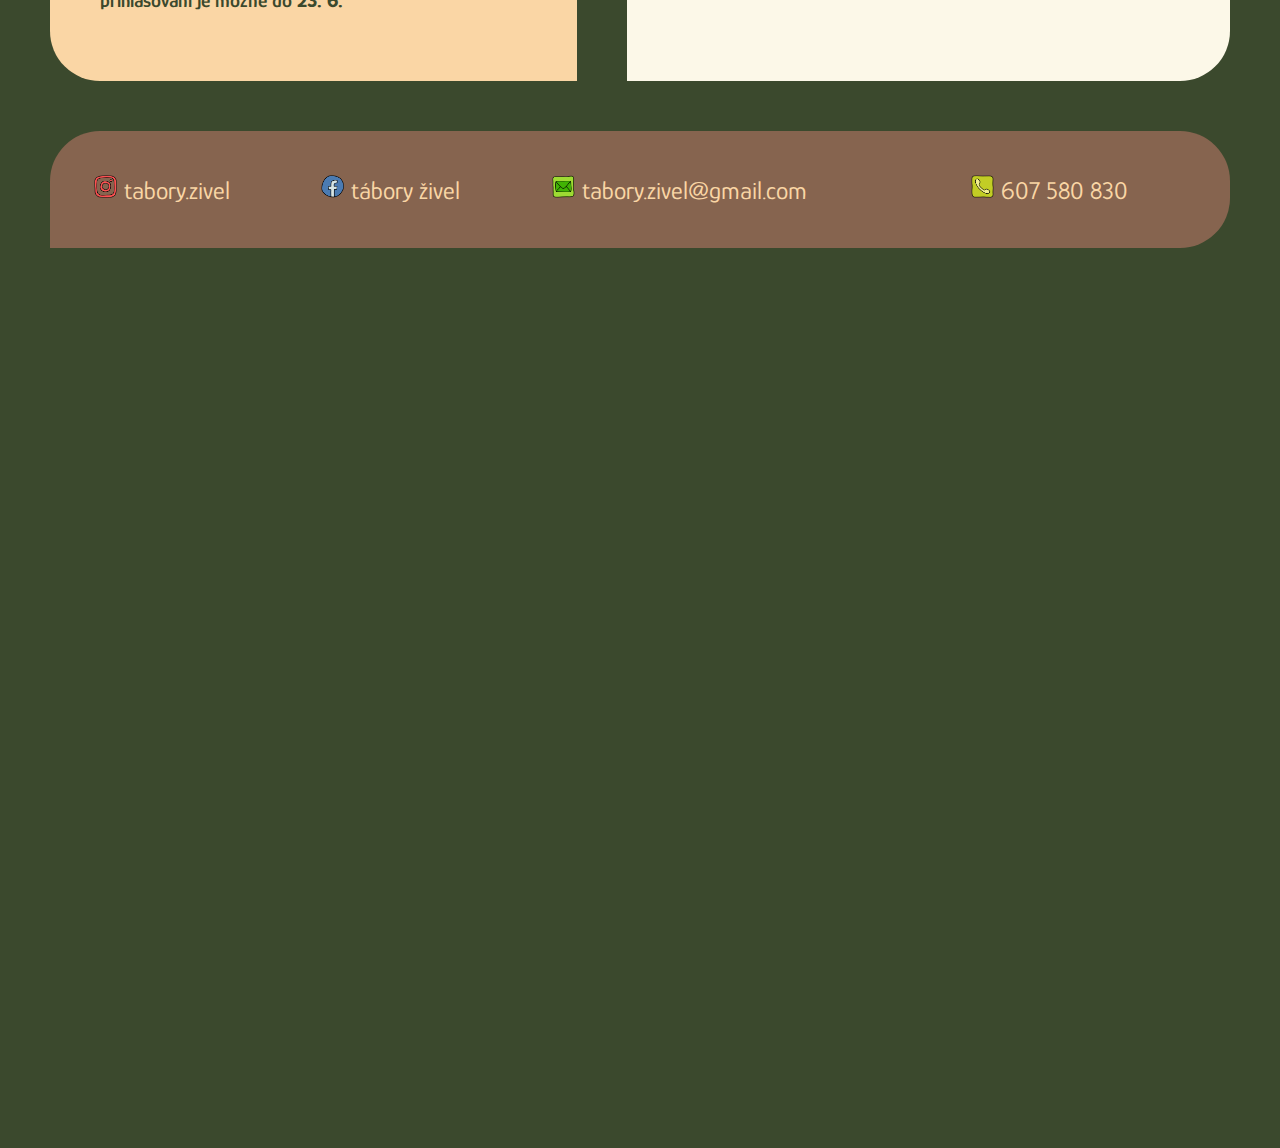
==== commit c13cd466: "Update index.html" ====
--- a/index.html
+++ b/index.html
@@ -183,7 +183,6 @@
           <div class="join_info yellow right_sharp">
             <p>v tomto roce pořádáme tábory pro děti ve věku 9-14 let</p>
             <h2>Cena tábora</h2>
-            <p>základní cena: 4,600 Kč</p>
             <ul>
               <li>Při přihlášení do:  <b>12. 3.</b> cena: <b>4,250</b> </li>
               <li>Při přihlášení do:  <b>16. 4.</b> cena: <b>4,350</b> </li>
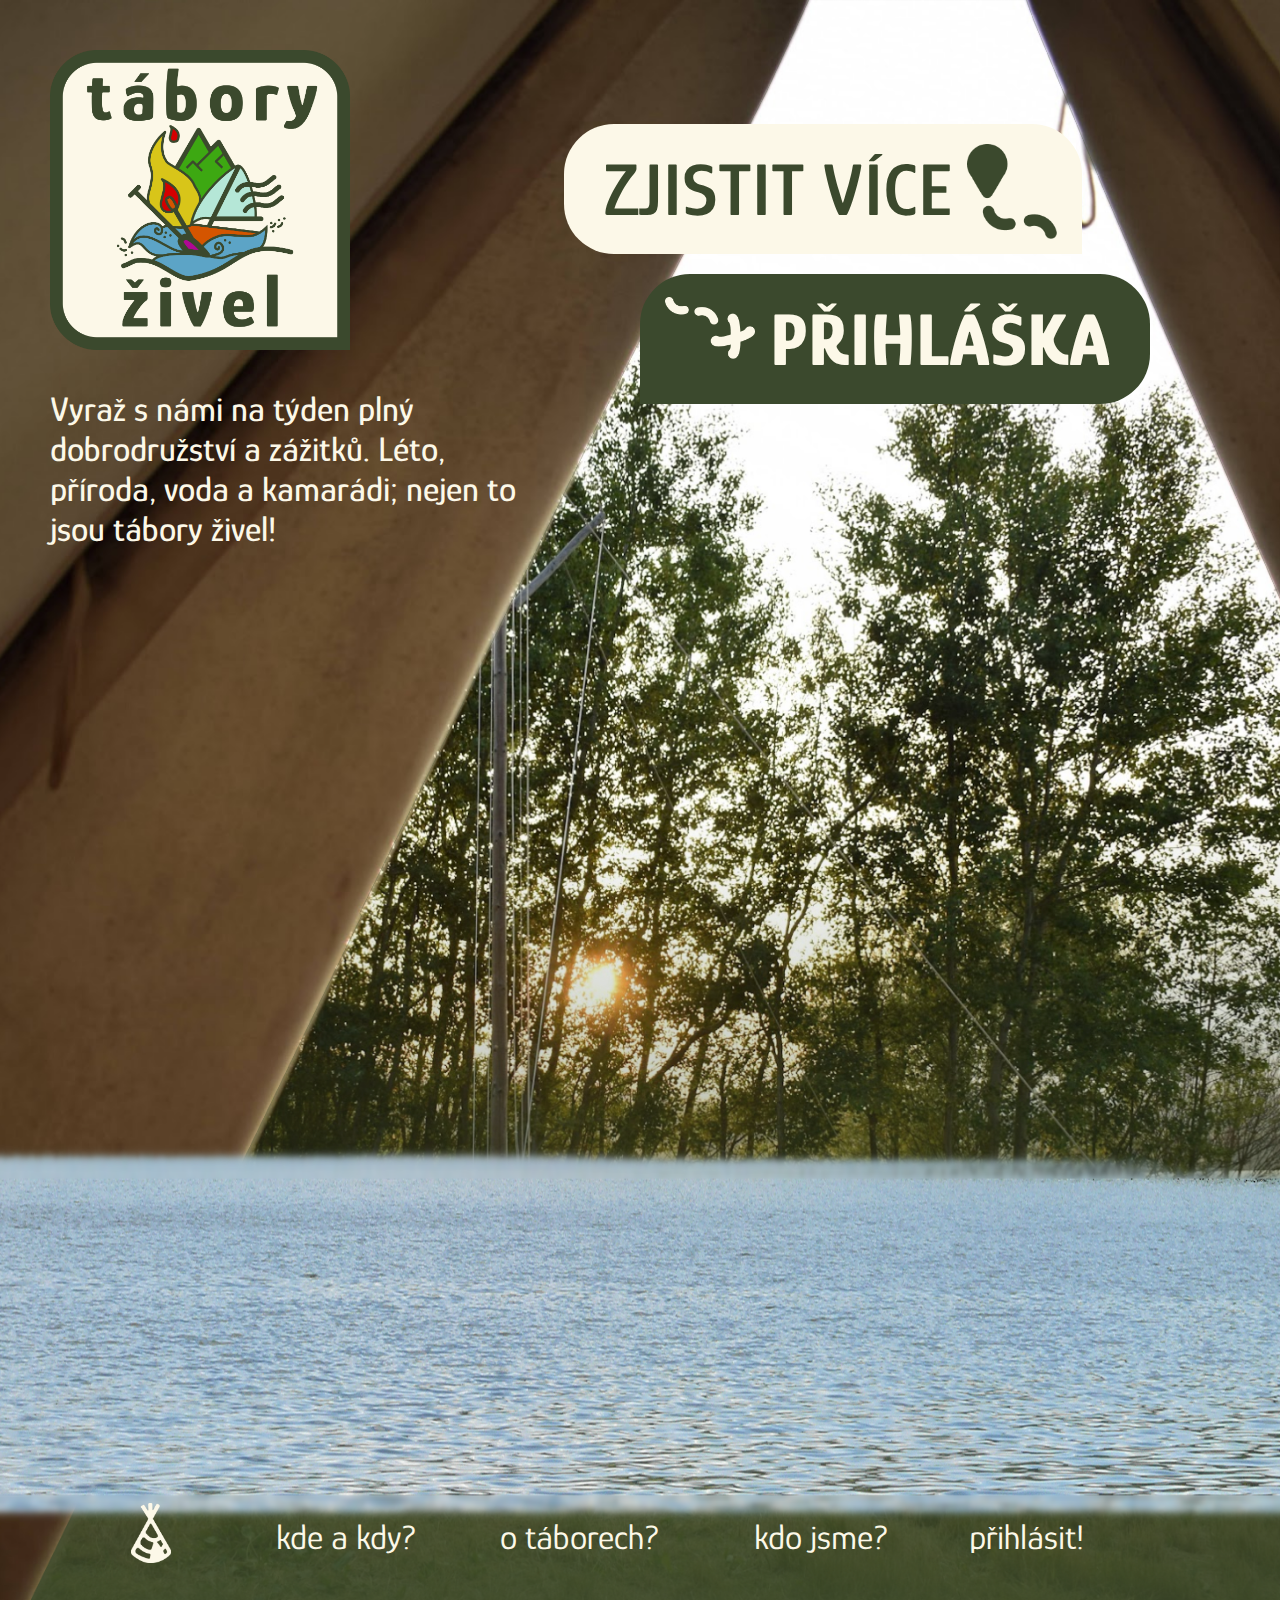
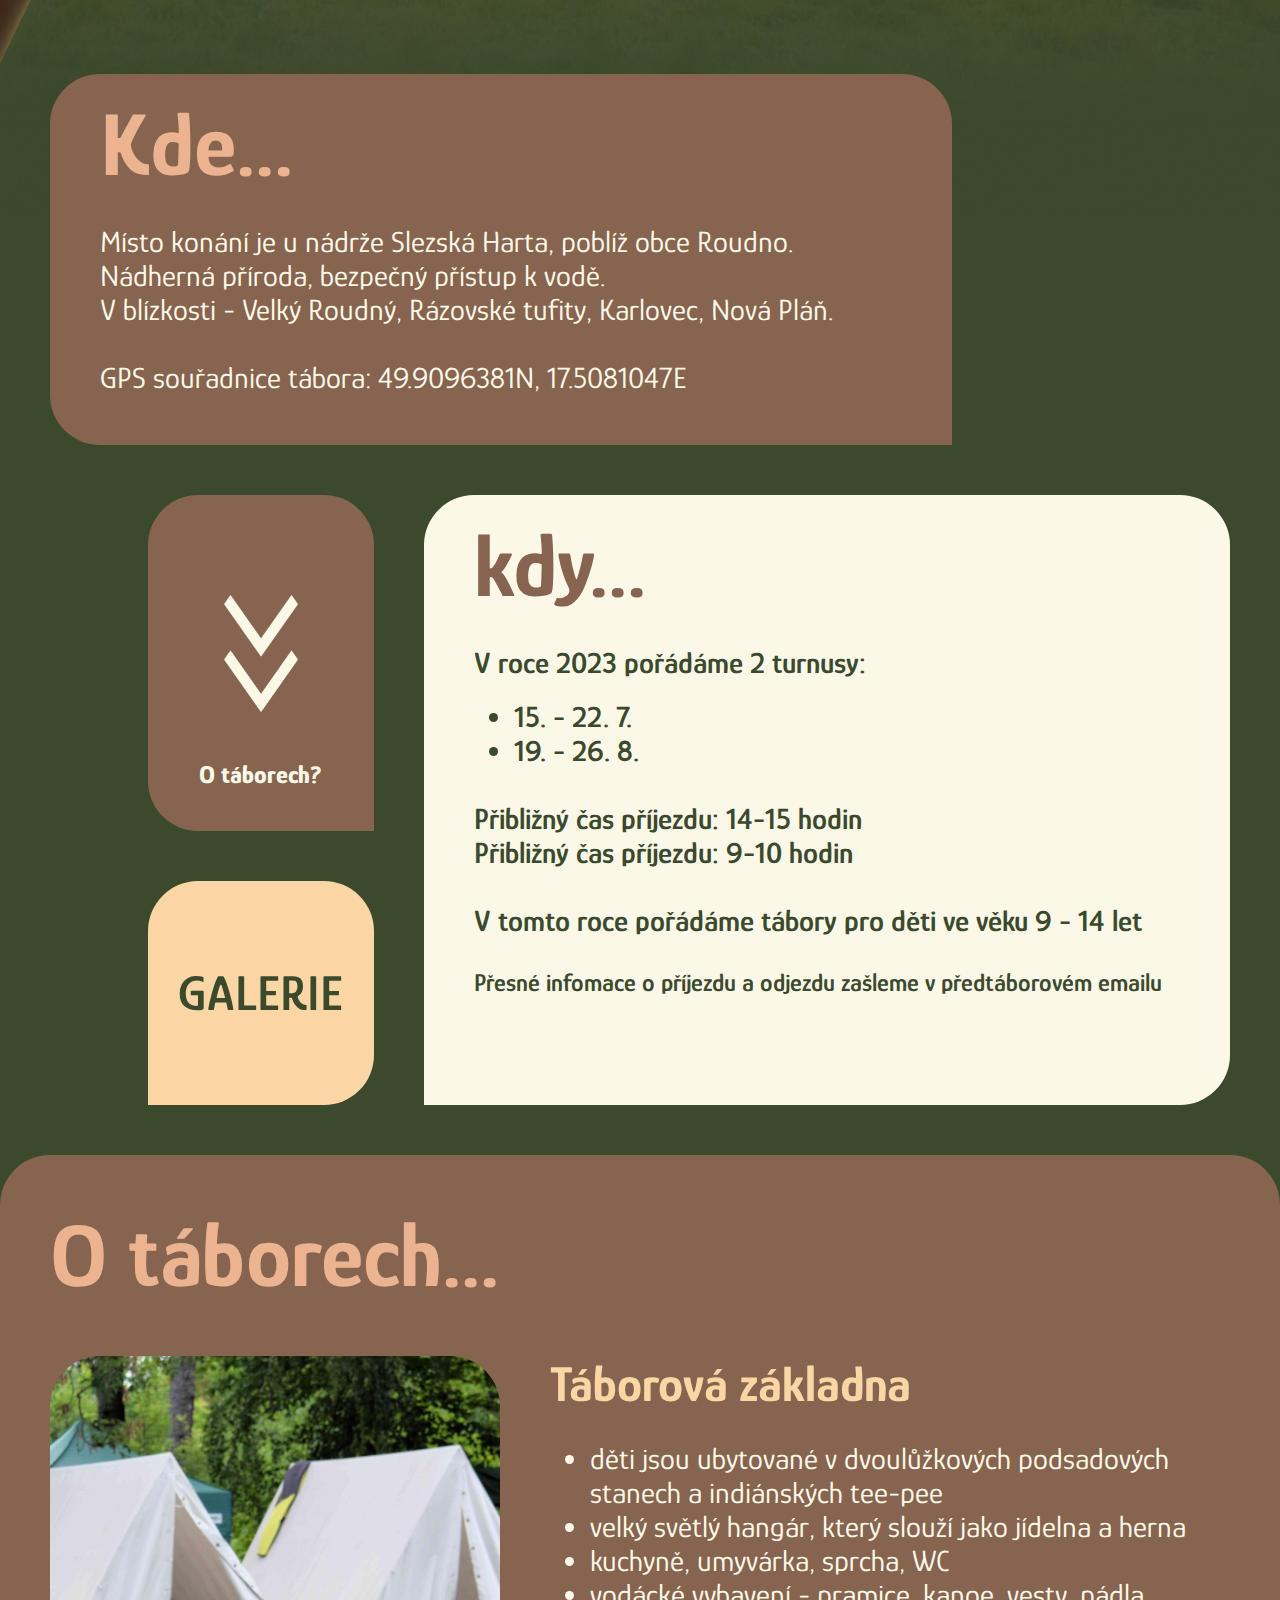
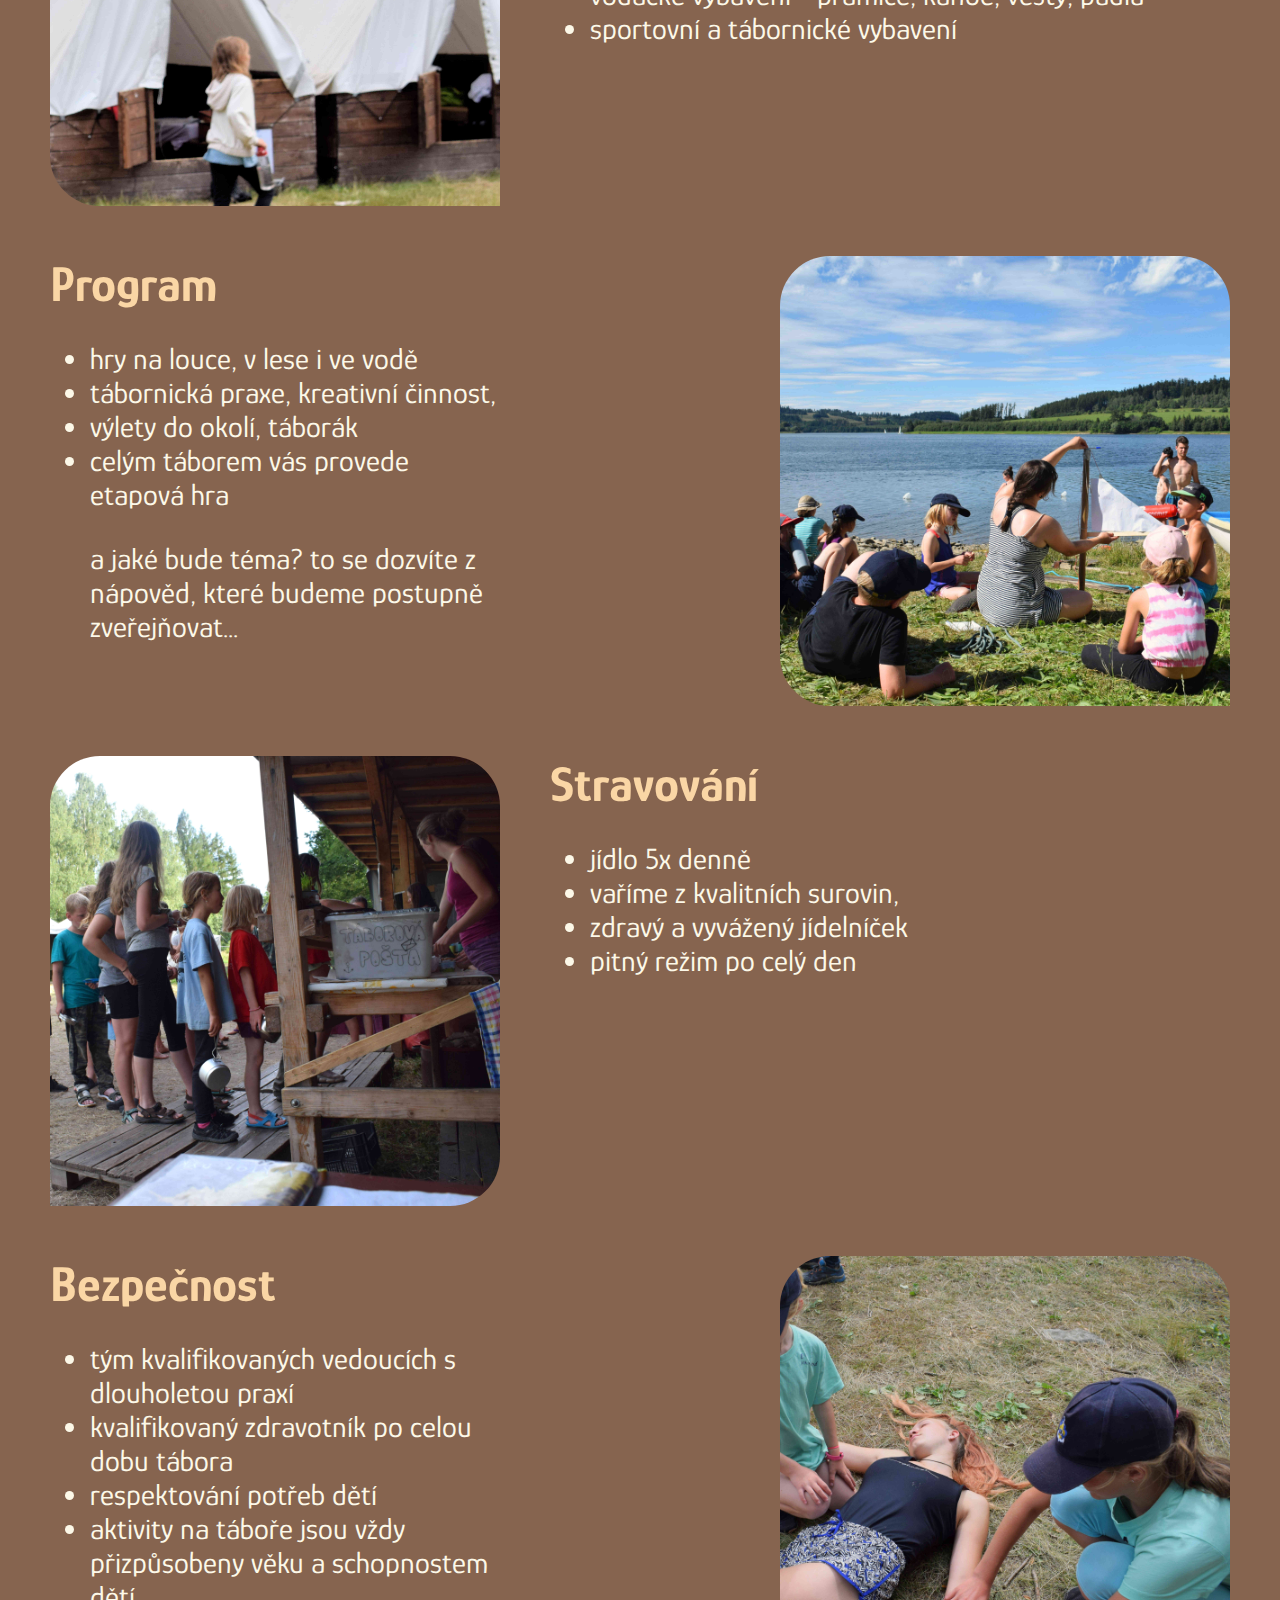
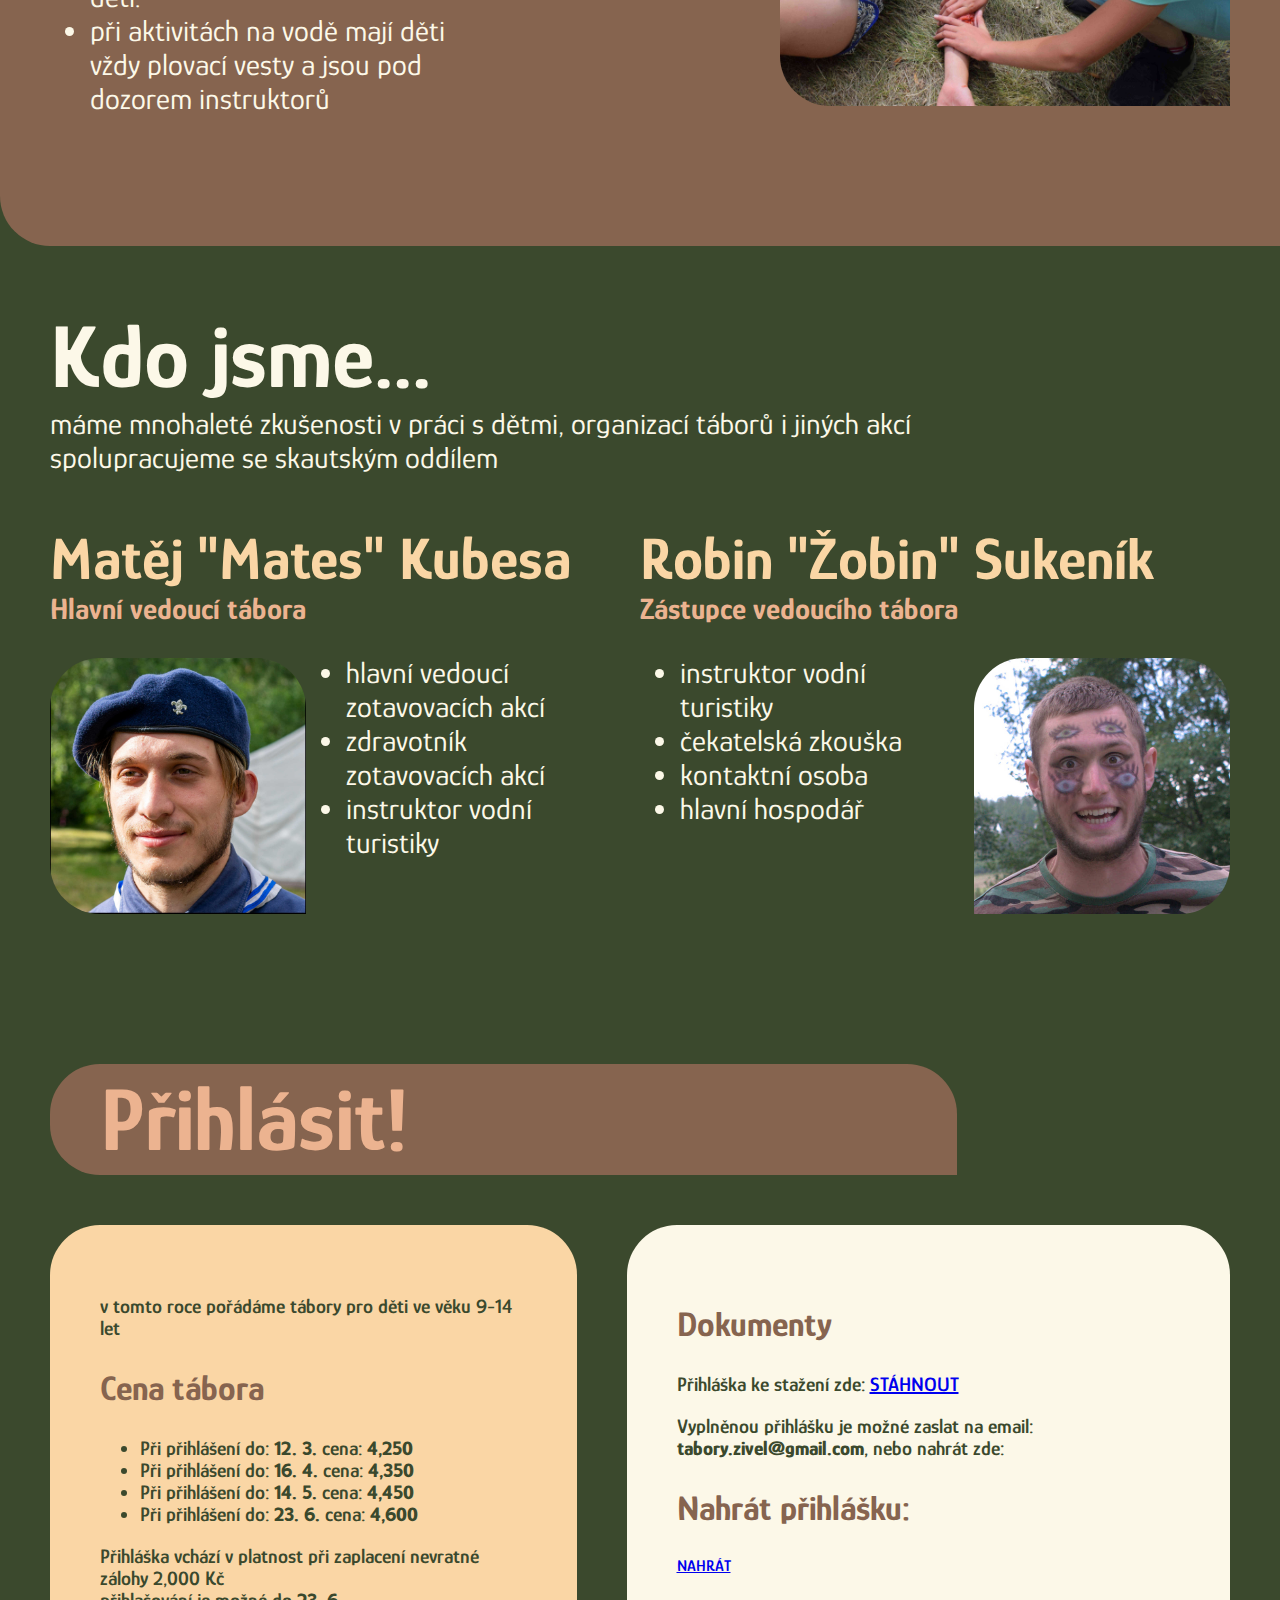
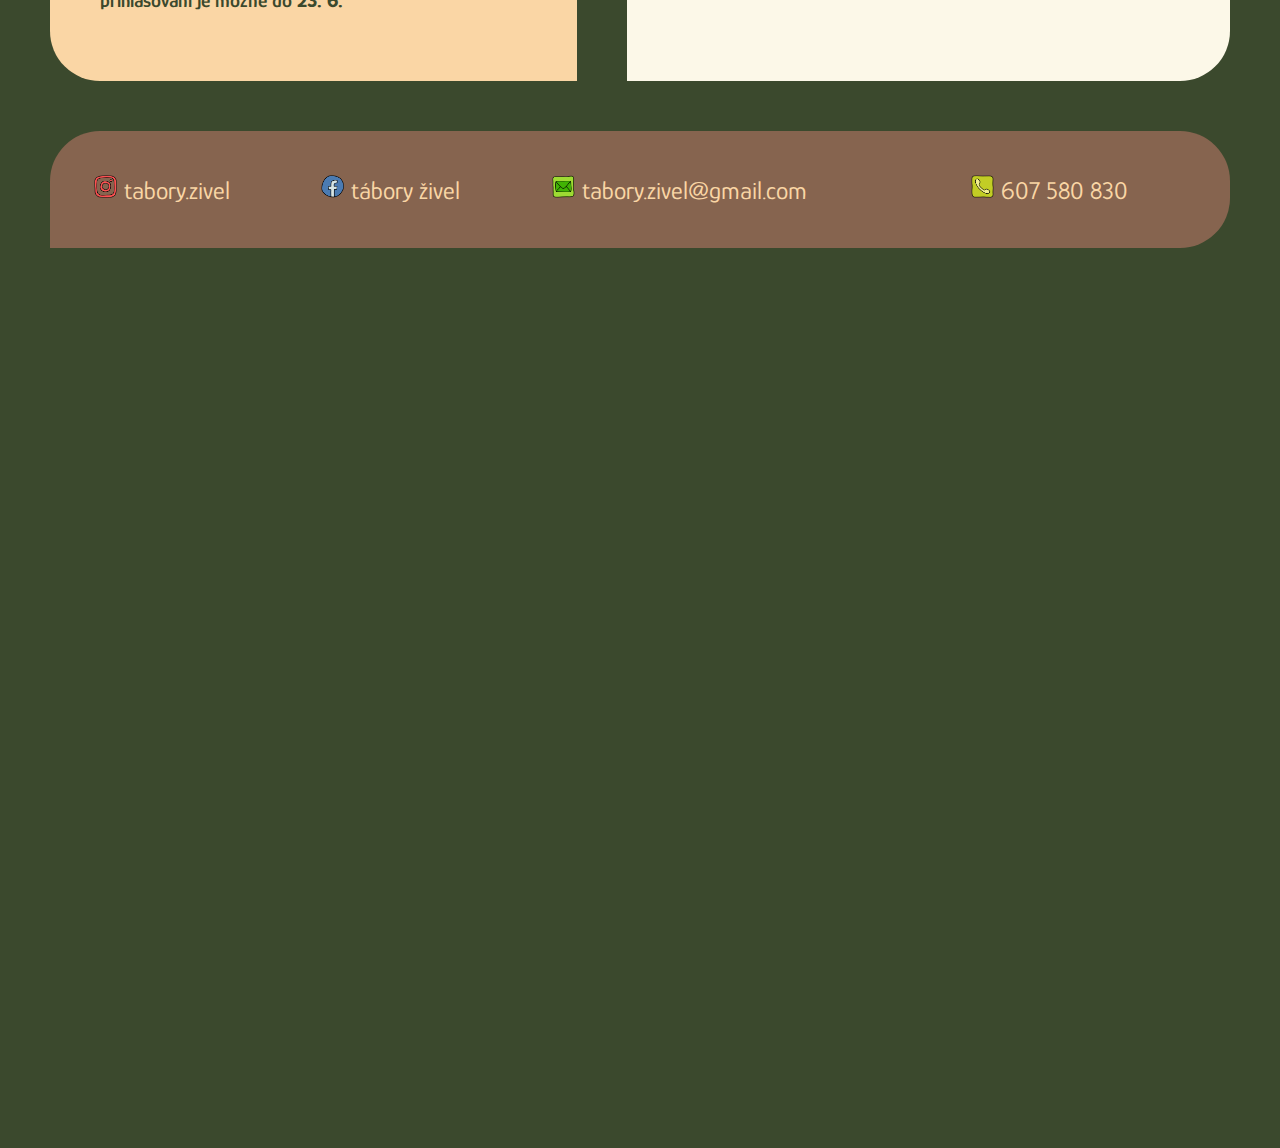
==== commit d193952e: "Update index.html" ====
--- a/index.html
+++ b/index.html
@@ -1,97 +1,123 @@
 <!DOCTYPE html>
 <html>
+
 <head>
+  <!-- Google tag (gtag.js) -->
+  <script async src="https://www.googletagmanager.com/gtag/js?id=G-39694F9XJ1"></script>
+  <script>
+    window.dataLayer = window.dataLayer || [];
+    function gtag() { dataLayer.push(arguments); }
+    gtag('js', new Date());
+
+    gtag('config', 'G-39694F9XJ1');
+  </script>
+
   <meta http-equiv="Content-Type" content="text/html; charset=utf-8" />
   <title>Tábory živel!</title>
   <link rel="stylesheet" href="https://fonts.googleapis.com/css?family=Glory">
   <link rel="stylesheet" href="mainstyle.css">
 </head>
-<body> 
-    <div id="main_content"> 
-
-      <section id="hero_section">
-        
-        <img class="hero_background" id="hero_main_background" src="hero_bcg_ST2.png">
-        <img class="hero_background" id="hero_gradient" src="Group 3.png">        
-        <img class="hero_background" id="hero_tent" src="hero_bcg_ST1.png">        
-          
-        <img id="hero_logo" src="logogreen.png">
-        
-        <p id="hero_text">Vyraž s námi na týden plný dobrodružství a zážitků. Léto, příroda, voda a kamarádi; nejen to jsou tábory živel!</p>
-        <button onclick="scrollFunction(location_register)" id="hero_join" class="hero_button darkgreen left_sharp"><img style="left: 25px; width: 90px;" src="jurney_end.png"><p style="margin-left: 90px;" >PŘIHLÁŠKA</p></button>
-        <button onclick="scrollFunction(location_menu)" id="hero_more" class="hero_button light right_sharp"><p style="margin-right: 90px;">ZJISTIT VÍCE</p><img style="right: 25px; top: 20px; width: 90px;" src="jurney_start.png"></button>
-        
-
-      </section>
-
-
-
-      <button onclick="scrollFunction(location_menu)" id="menu_button" class="menu_section light right_sharp">?</button>
-
-      <table class="menu_section" id="nav_menu">
-        <tr>
-          <td onclick="scrollFunction(location_top)"><img style="height: 60px; padding-right: 50px;" src="teepee_home.png"></td>
-          <td onclick="scrollFunction(location_info)">kde a kdy?</td>
-          <td onclick="scrollFunction(location_about)">o táborech?</td>
-          <td onclick="scrollFunction(location_people)">kdo jsme?</td>
-          <td onclick="scrollFunction(location_register)">přihlásit!</td>  
-        </tr>          
-      </table>
-
-      <div class="menu_bcg menu_bcg_hidden"></div>
-
-      <img class="water_bcg water_bcg_hidden" src="sea.png">
-
-      <div id="boat_div">
-        <img class="boat_image" src="lod.png">
-      </div>
-
-
-
-      <section class="content_info">
-        <div class="when_and_where">
-          <div onclick="scrollFunction(location_info)" id="info_where" class="right_sharp brown">
-            <h1>Kde...</h1>
+
+<body>
+  <div id="main_content">
+
+    <section id="hero_section">
+
+      <img class="hero_background" id="hero_main_background" src="hero_bcg_ST2.png">
+      <img class="hero_background" id="hero_gradient" src="Group 3.png">
+      <img class="hero_background" id="hero_tent" src="hero_bcg_ST1.png">
+
+      <img id="hero_logo" src="logogreen.png">
+
+      <p id="hero_text">Vyraž s námi na týden plný dobrodružství a zážitků. Léto, příroda, voda a kamarádi; nejen to
+        jsou tábory živel!</p>
+      <button onclick="scrollFunction(location_register)" id="hero_join" class="hero_button darkgreen left_sharp"><img
+          style="left: 25px; width: 90px;" src="jurney_end.png">
+        <p style="margin-left: 90px;">PŘIHLÁŠKA</p>
+      </button>
+      <button onclick="scrollFunction(location_menu)" id="hero_more" class="hero_button light right_sharp">
+        <p style="margin-right: 90px;">ZJISTIT VÍCE</p><img style="right: 25px; top: 20px; width: 90px;"
+          src="jurney_start.png">
+      </button>
+
+
+    </section>
+
+
+
+    <button onclick="scrollFunction(location_menu)" id="menu_button" class="menu_section light right_sharp">?</button>
+
+    <table class="menu_section" id="nav_menu">
+      <tr>
+        <td onclick="scrollFunction(location_top)"><img style="height: 60px; padding-right: 50px;"
+            src="teepee_home.png"></td>
+        <td onclick="scrollFunction(location_info)">kde a kdy?</td>
+        <td onclick="scrollFunction(location_about)">o táborech?</td>
+        <td onclick="scrollFunction(location_people)">kdo jsme?</td>
+        <td onclick="scrollFunction(location_register)">přihlásit!</td>
+      </tr>
+    </table>
+
+    <div class="menu_bcg menu_bcg_hidden"></div>
+
+    <img class="water_bcg water_bcg_hidden" src="sea.png">
+
+    <div id="boat_div">
+      <img class="boat_image" src="lod.png">
+    </div>
+
+
+
+    <section class="content_info">
+      <div class="when_and_where">
+        <div onclick="scrollFunction(location_info)" id="info_where" class="right_sharp brown">
+          <h1>Kde...</h1>
+          <p>
+            Místo konání je u nádrže Slezská Harta, poblíž obce Roudno.<br>
+            Nádherná příroda, bezpečný přístup k vodě.<br>
+            V blízkosti - Velký Roudný, Rázovské tufity, Karlovec, Nová Pláň.<br>
+            <br />
+            GPS souřadnice tábora: 49.9096381N, 17.5081047E
+          </p>
+        </div>
+
+        <div id="when_and_buttons">
+          <div onclick="scrollFunction(location_when)" id="info_when" class="left_sharp light">
+            <h1>kdy...</h1>
             <p>
-              Místo konání je u nádrže Slezská Harta, poblíž obce Roudno.<br>
-              Nádherná příroda, bezpečný přístup k vodě.<br>
-              V blízkosti - Velký Roudný, Rázovské tufity, Karlovec, Nová Pláň.<br>
-              <br/>
-              GPS souřadnice tábora: 49.9096381N, 17.5081047E
+              V roce 2023 pořádáme 2 turnusy:
+              <li style="margin-left: 40px; margin-top: -10px;">15. - 22. 7.</li>
+              <li style="margin-left: 40px;">19. - 26. 8.</li>
+              <br />
+              Přibližný čas příjezdu: 14-15 hodin<br />
+              Přibližný čas příjezdu: 9-10 hodin
+
+              <br><br>
+              V tomto roce pořádáme tábory pro děti ve věku 9 - 14 let
             </p>
+
+            <p style="font-size: 25px;">Přesné infomace o příjezdu a odjezdu zašleme v předtáborovém emailu</p>
           </div>
-          
-          <div id="when_and_buttons">
-            <div onclick="scrollFunction(location_when)" id="info_when" class="left_sharp light">
-              <h1>kdy...</h1>
-              <p>
-                V roce 2023 pořádáme 2 turnusy:
-                <li style="margin-left: 40px; margin-top: -10px;">15. - 22. 7.</li>
-                <li style="margin-left: 40px;">19. - 26. 8.</li>
-                <br/>
-                Přibližný čas příjezdu: 14-15 hodin<br/>
-                Přibližný čas příjezdu: 9-10 hodin
-
-                <br><br>
-                V tomto roce pořádáme tábory pro děti ve věku 9 - 14 let
-              </p>
-    
-              <p style="font-size: 25px;">Přesné infomace o příjezdu a odjezdu zašleme v předtáborovém emailu</p>
-            </div>
-    
-            <button onclick="scrollFunction(location_about)" class="scroll_to_about brown right_sharp"><img src="arrow_light.png" class="arrow_down"> <p style="bottom: -15%; position: relative;">O táborech?</p></button>
-            <button onclick="window.alert('Na galerii stále pracujeme');" class="gallery_turn_on yellow left_sharp">GALERIE</button>
-            
-            
-          </div>
-        </div>
-
-
-        <div onclick="scrollFunction(location_about)" class="info_about brown right_sharp">
-          <h1>O táborech...</h1>
-          <div class="about_container">
-            <img class="camp_img right_sharp" src="./photo/about/stent.jpg">
-            <div class="camp_text"><h1>Táborová základna</h1><ul>
+
+          <button onclick="scrollFunction(location_about)" class="scroll_to_about brown right_sharp"><img
+              src="arrow_light.png" class="arrow_down">
+            <p style="bottom: -15%; position: relative;">O táborech?</p>
+          </button>
+          <button onclick="window.open('https://photos.app.goo.gl/7BrCsHMRHfwxE8MU8')"
+            class="gallery_turn_on yellow left_sharp">GALERIE</button>
+
+
+        </div>
+      </div>
+
+
+      <div onclick="scrollFunction(location_about)" class="info_about brown right_sharp">
+        <h1>O táborech...</h1>
+        <div class="about_container">
+          <img class="camp_img right_sharp" src="./photo/about/stent.jpg">
+          <div class="camp_text">
+            <h1>Táborová základna</h1>
+            <ul>
               <li>děti jsou ubytované v dvoulůžkových podsadových stanech a indiánských tee-pee
               </li>
               <li>velký světlý hangár, který slouží jako jídelna a herna
@@ -104,11 +130,14 @@
               <li>
                 sportovní a tábornické vybavení
               </li>
-            </ul></div>
-            <div class="game_text"><h1>Program</h1><ul>
+            </ul>
+          </div>
+          <div class="game_text">
+            <h1>Program</h1>
+            <ul>
               <li>hry na louce, v lese i ve vodě
               </li>
-              <li>tábornická praxe, kreativní činnost, 
+              <li>tábornická praxe, kreativní činnost,
               </li>
               <li>výlety do okolí, táborák
               </li>
@@ -116,19 +145,25 @@
               </li>
               <p>a jaké bude téma? to se dozvíte z nápověd, které budeme postupně zveřejňovat...
               </p>
-            </ul></div>
-            <img class="game_img right_sharp" src="./photo/about/sedu.jpg">
-            <img class="food_img left_sharp" src="./photo/about/sfood.jpg">
-            <div class="food_text"><h1>Stravování</h1><ul>
-              <li>jídlo 5x denně, pitný režim po celý den
-              </li>
-              <li>vaříme z kvalitních surovin, 
+            </ul>
+          </div>
+          <img class="game_img right_sharp" src="./photo/about/sedu.jpg">
+          <img class="food_img left_sharp" src="./photo/about/sfood.jpg">
+          <div class="food_text">
+            <h1>Stravování</h1>
+            <ul>
+              <li>jídlo 5x denně
+              </li>
+              <li>vaříme z kvalitních surovin,
               </li>
               <li>zdravý a vyvážený jídelníček
               </li>
               <li>pitný režim po celý den</li>
-            </ul></div>
-            <div class="safety_text"><h1>Bezpečnost</h1><ul>
+            </ul>
+          </div>
+          <div class="safety_text">
+            <h1>Bezpečnost</h1>
+            <ul>
               <li>tým kvalifikovaných vedoucích s dlouholetou praxí
               </li>
               <li>kvalifikovaný zdravotník po celou dobu tábora
@@ -137,224 +172,229 @@
               </li>
               <li>aktivity na táboře jsou vždy přizpůsobeny věku a schopnostem dětí.
               </li>
-              <li> při aktivitách na vodě mají děti vždy plovací vesty a jsou pod dozorem instruktorů 
-              </li>
-            </ul></div>
-            <img class="safety_img right_sharp" src="./photo/about/shurt.jpg">
+              <li> při aktivitách na vodě mají děti vždy plovací vesty a jsou pod dozorem instruktorů
+              </li>
+            </ul>
           </div>
-        </div>
-
-      </section>
-      <section class="lide">
-        <h1>Kdo jsme...</h1>
-        <p>máme mnohaleté zkušenosti v práci s dětmi, organizací táborů i jiných akcí<br>
-        spolupracujeme se skauským oddílem</p>
-        <div class="lead_container">
-          <div class="lead_left">
-            <h2>Matěj "Mates" Kubesa</h2>
-            <h3>Hlavní vedoucí tábora</h3>
-            <ul>
-              <li>hlavní vedoucí zotavovacích akcí</li>
-              <li>zdravodník zotavovacích akcí</li>
-              <li>instruktor vodní turistiky</li>
-            </ul>
-            <img class="mat_img right_sharp" src="./photo/people/mat1.jpg">
-          </div>
-          <div class="lead_right">
-            <h2>Robin "Žobin" Sukeník</h2>
-            <h3>Zástupce vedoucího tábora</h3>
-            <ul>
-              <li>instruktor vodní turistiky</li>
-              <li>čekatelsdká zkouška</li>
-              <li>kontaktní osoba</li>
-              <li>hlavní hospodář</li>
-            </ul>
-            <img class="rob_img left_sharp" src="./photo/people/rob1.jpg">
-          </div>     
-        </div>
-
-      </section>
-    
-      <section class="prihlasit">
-        <div class="right_sharp brown join_header">
-          <h1>Přihlásit!</h1>
-        </div>
-        <div class="join_container">
-          <div class="join_info yellow right_sharp">
-            <p>v tomto roce pořádáme tábory pro děti ve věku 9-14 let</p>
-            <h2>Cena tábora</h2>
-            <ul>
-              <li>Při přihlášení do:  <b>12. 3.</b> cena: <b>4,250</b> </li>
-              <li>Při přihlášení do:  <b>16. 4.</b> cena: <b>4,350</b> </li>
-              <li>Při přihlášení do:  <b>14. 5.</b> cena: <b>4,450</b> </li>
-              <li>Při přihlášení do:  <b>23. 6.</b> cena: <b>4,600</b> </li>
-            </ul>
-            <p>Přihláška vchází v platnost při zaplacení nevratné zálohy 2,000 Kč<br>
+          <img class="safety_img right_sharp" src="./photo/about/shurt.jpg">
+        </div>
+      </div>
+
+    </section>
+    <section class="lide">
+      <h1>Kdo jsme...</h1>
+      <p>máme mnohaleté zkušenosti v práci s dětmi, organizací táborů i jiných akcí<br>
+        spolupracujeme se skautským oddílem</p>
+      <div class="lead_container">
+        <div class="lead_left">
+          <h2>Matěj "Mates" Kubesa</h2>
+          <h3>Hlavní vedoucí tábora</h3>
+          <ul>
+            <li>hlavní vedoucí zotavovacích akcí</li>
+            <li>zdravotník zotavovacích akcí</li>
+            <li>instruktor vodní turistiky</li>
+          </ul>
+          <img class="mat_img right_sharp" src="./photo/people/mat1.jpg">
+        </div>
+        <div class="lead_right">
+          <h2>Robin "Žobin" Sukeník</h2>
+          <h3>Zástupce vedoucího tábora</h3>
+          <ul>
+            <li>instruktor vodní turistiky</li>
+            <li>čekatelská zkouška</li>
+            <li>kontaktní osoba</li>
+            <li>hlavní hospodář</li>
+          </ul>
+          <img class="rob_img left_sharp" src="./photo/people/rob1.jpg">
+        </div>
+      </div>
+
+    </section>
+
+    <section class="prihlasit">
+      <div class="right_sharp brown join_header">
+        <h1>Přihlásit!</h1>
+      </div>
+      <div class="join_container">
+        <div class="join_info yellow right_sharp">
+          <p>v tomto roce pořádáme tábory pro děti ve věku 9-14 let</p>
+          <h2>Cena tábora</h2>
+          <ul>
+            <li>Při přihlášení do: <b>12. 3.</b> cena: <b>4,250</b> </li>
+            <li>Při přihlášení do: <b>16. 4.</b> cena: <b>4,350</b> </li>
+            <li>Při přihlášení do: <b>14. 5.</b> cena: <b>4,450</b> </li>
+            <li>Při přihlášení do: <b>23. 6.</b> cena: <b>4,600</b> </li>
+          </ul>
+          <p>Přihláška vchází v platnost při zaplacení nevratné zálohy 2,000 Kč<br>
             přihlašování je možné do <b>23. 6.</b></p>
-          </div>
-          <div class="join_docs light left_sharp">
-            <h2>Dokumenty</h2>
-            <p> Přihláška ke stažení zde: <a href="prihlaska_tabory_zivel_unor.docx" download="prihlaska.docx">STÁHNOUT</a></p>
-            <p>Vyplněnou přihlášku je možné zaslat na email: <b>tabory.zivel@gmail.com</b>, nebo nahrát zde:</p>
-            <h2>Nahrát přihlášku:</h2>
-            <a target="_blank" href="https://forms.gle/tbjjW1m6Zm6drAQ49">NAHRÁT</a>
-          </div>
-        </div>
-        <div class="folow_container left_sharp brown">
-          <table>
-            <tr>
-              <td onclick="window.open('https://www.instagram.com/tabory.zivel/')"><img class="icons_img" alt="svgImg" src="icons8-instagram-96 (1).png">
-                 tabory.zivel</td>
-                 <td onclick="window.open('https://www.facebook.com/profile.php?id=100090223128772')"><img class="icons_img" alt="svgImg" src="icons8-facebook-96.png">
-                  tábory živel</td>
-                 <td style="cursor:text;"><img class="icons_img" alt="svgImg" src="icons8-mail-96.png">
-                  tabory.zivel@gmail.com</td>
-                 <td style="cursor:text;"><img class="icons_img" alt="svgImg" src="icons8-phone-96.png">
-                  607 580 830</td>
-            </tr>
-          </table>
-        </div>
-      </section>
-
-
-
-
-
-    </div>
-    <div id="sidebar">      
-    </div>
-
-
-    <script>
-      
-       window.onbeforeunload = function () {
-        window.scrollTo(0, 0);
-      }
-      
-      //elements positions
-      var location_top = 0;
-      var location_menu = 600;     
-      var location_info = 1450;
-      var location_when = 1850;
-      var location_about = 2450;
-      var location_people = 4900;
-      var location_register = 5800;
-
-
-      const scrollFunction = function(position){
-        console.log("scrolling")
-        window.scrollTo({top: position,  behavior: 'smooth'})
-      }
-
-
-
-      //paralax efects
-      var scroll_hero = true;
-      var menu_fixed = false;
-      var boat_positon_state = 0;
-      var water_bcg_hidden = true;
-
-      window.addEventListener('scroll', function(e){ 
-        
-        //classes and IDs
-        const hero_bcg = document.querySelector('#hero_main_background');
-        const hero_tent = document.querySelector('#hero_tent');
-        const hero_gradient = document.querySelector('#hero_gradient');
-        const menu_button = document.querySelector('#menu_button');
-        const nav_menu = document.querySelector('#nav_menu');
-        const boat_image = document.querySelector('.boat_image');
-        const menu_bcg = document.querySelector('.menu_bcg');
-        const water_bcg = document.querySelector('.water_bcg');
-
-
-        var scrolled = window.pageYOffset;
-
-        console.log(scrolled);
-
-
-
-
-        //menu and hero scroll
-        var hero_bcg_rate = scrolled * -3;
-        var hero_tent_rate = scrolled * -2;
-        var menu_rate = scrolled * -1;
-      
-        const menu_default_position = 740;
-        const hero_margin = 1000;
-
-        if(scrolled > menu_default_position && menu_fixed == false){
-          menu_fixed = true;
-          nav_menu.style.transform = 'translate3d(0px, 0px, 0px)'
-          nav_menu.classList.add('menu_fixed');
-          menu_bcg.classList.remove('menu_bcg_hidden');
-        }
-        if(scrolled < menu_default_position && menu_fixed == true){
-          menu_fixed = false;
-          nav_menu.style.transform = 'translate3d(0px, 0px, 0px)'
-          nav_menu.classList.remove('menu_fixed');
-          menu_bcg.classList.add('menu_bcg_hidden');
-        }
-
-        if(scrolled > hero_margin && scroll_hero == true){
-          scroll_hero = false;
-        }
-        if(scrolled < hero_margin && scroll_hero == false){
-          scroll_hero = true;
-        }
-
-        if(scroll_hero){
-          hero_bcg.style.transform = 'translate3d(0px, '+hero_bcg_rate+'px, 0px)';
-          hero_tent.style.transform = 'translate3d(0px, '+hero_tent_rate+'px, 0px)';
-          hero_gradient.style.transform = 'translate3d(0px, '+hero_bcg_rate+'px, 0px)';         
-          menu_button.style.transform = 'translate3d(0px, '+menu_rate+'px, 0px)'
-          if(menu_fixed == false)nav_menu.style.transform = 'translate3d(0px, '+menu_rate+'px, 0px)'
-        }
-       
-
-
-        //boat scroll
-        if(scrolled >= 560){
-          if(scrolled >= 700){
-            if (boat_positon_state != 2){
+        </div>
+        <div class="join_docs light left_sharp">
+          <h2>Dokumenty</h2>
+          <p> Přihláška ke stažení zde: <a href="prihlaska_tabory_zivel_unor.docx"
+              download="prihlaska.docx">STÁHNOUT</a></p>
+          <p>Vyplněnou přihlášku je možné zaslat na email: <b>tabory.zivel@gmail.com</b>, nebo nahrát zde:</p>
+          <h2>Nahrát přihlášku:</h2>
+          <a target="_blank" href="https://forms.gle/tbjjW1m6Zm6drAQ49">NAHRÁT</a>
+        </div>
+      </div>
+      <div class="folow_container left_sharp brown">
+        <table>
+          <tr>
+            <td onclick="window.open('https://www.instagram.com/tabory.zivel/')"><img class="icons_img" alt="svgImg"
+                src="icons8-instagram-96 (1).png">
+              tabory.zivel</td>
+            <td onclick="window.open('https://www.facebook.com/profile.php?id=100090223128772')"><img class="icons_img"
+                alt="svgImg" src="icons8-facebook-96.png">
+              tábory živel</td>
+            <td style="cursor:text;"><img class="icons_img" alt="svgImg" src="icons8-mail-96.png">
+              tabory.zivel@gmail.com</td>
+            <td style="cursor:text;"><img class="icons_img" alt="svgImg" src="icons8-phone-96.png">
+              607 580 830</td>
+          </tr>
+        </table>
+      </div>
+    </section>
+
+
+
+
+
+  </div>
+  <div id="sidebar">
+  </div>
+
+
+  <script>
+
+    window.onbeforeunload = function () {
+      window.scrollTo(0, 0);
+    }
+
+    //elements positions
+    var location_top = 0;
+    var location_menu = 600;
+    var location_info = 1450;
+    var location_when = 1850;
+    var location_about = 2450;
+    var location_people = 4900;
+    var location_register = 5800;
+
+
+    const scrollFunction = function (position) {
+      console.log("scrolling")
+      window.scrollTo({ top: position, behavior: 'smooth' })
+    }
+
+
+
+    //paralax efects
+    var scroll_hero = true;
+    var menu_fixed = false;
+    var boat_positon_state = 0;
+    var water_bcg_hidden = true;
+
+    window.addEventListener('scroll', function (e) {
+
+      //classes and IDs
+      const hero_bcg = document.querySelector('#hero_main_background');
+      const hero_tent = document.querySelector('#hero_tent');
+      const hero_gradient = document.querySelector('#hero_gradient');
+      const menu_button = document.querySelector('#menu_button');
+      const nav_menu = document.querySelector('#nav_menu');
+      const boat_image = document.querySelector('.boat_image');
+      const menu_bcg = document.querySelector('.menu_bcg');
+      const water_bcg = document.querySelector('.water_bcg');
+
+
+      var scrolled = window.pageYOffset;
+
+      console.log(scrolled);
+
+
+
+
+      //menu and hero scroll
+      var hero_bcg_rate = scrolled * -3;
+      var hero_tent_rate = scrolled * -2;
+      var menu_rate = scrolled * -1;
+
+      const menu_default_position = 740;
+      const hero_margin = 1000;
+
+      if (scrolled > menu_default_position && menu_fixed == false) {
+        menu_fixed = true;
+        nav_menu.style.transform = 'translate3d(0px, 0px, 0px)'
+        nav_menu.classList.add('menu_fixed');
+        menu_bcg.classList.remove('menu_bcg_hidden');
+      }
+      if (scrolled < menu_default_position && menu_fixed == true) {
+        menu_fixed = false;
+        nav_menu.style.transform = 'translate3d(0px, 0px, 0px)'
+        nav_menu.classList.remove('menu_fixed');
+        menu_bcg.classList.add('menu_bcg_hidden');
+      }
+
+      if (scrolled > hero_margin && scroll_hero == true) {
+        scroll_hero = false;
+      }
+      if (scrolled < hero_margin && scroll_hero == false) {
+        scroll_hero = true;
+      }
+
+      if (scroll_hero) {
+        hero_bcg.style.transform = 'translate3d(0px, ' + hero_bcg_rate + 'px, 0px)';
+        hero_tent.style.transform = 'translate3d(0px, ' + hero_tent_rate + 'px, 0px)';
+        hero_gradient.style.transform = 'translate3d(0px, ' + hero_bcg_rate + 'px, 0px)';
+        menu_button.style.transform = 'translate3d(0px, ' + menu_rate + 'px, 0px)'
+        if (menu_fixed == false) nav_menu.style.transform = 'translate3d(0px, ' + menu_rate + 'px, 0px)'
+      }
+
+
+
+      //boat scroll
+      if (scrolled >= 560) {
+        if (scrolled >= 700) {
+          if (boat_positon_state != 2) {
             boat_image.classList.add('boat_out');
             boat_positon_state = 2;
             console.log("set 2");
-          } 
           }
-          else{
-            if(boat_positon_state != 1){
-              boat_image.classList.add('boat_in');
-              boat_image.classList.remove('boat_out');
-              boat_positon_state = 1;
-              console.log("set 1");
-            }
-          }         
         }
-
-        else{
-          if(boat_positon_state !=0 ){
-            console.log("set 0")
+        else {
+          if (boat_positon_state != 1) {
+            boat_image.classList.add('boat_in');
+            boat_image.classList.remove('boat_out');
+            boat_positon_state = 1;
+            console.log("set 1");
+          }
+        }
+      }
+
+      else {
+        if (boat_positon_state != 0) {
+          console.log("set 0")
           boat_image.classList.remove('boat_out');
           boat_image.classList.remove('boat_in');
-          boat_positon_state =0;    
-          }     
+          boat_positon_state = 0;
         }
-
-        // boat water bcg
-
-        if(scrolled > 500 && water_bcg_hidden == true){
-          water_bcg.classList.remove('water_bcg_hidden_class');
-          water_bcg_hidden = false;
-        }
-        if(scrolled < 500 && water_bcg_hidden == false){
-          water_bcg.classList.add('water_bcg_hidden_class');
-          water_bcg_hidden = true;
-
-        }
-
-      });
-    </script>
-    
+      }
+
+      // boat water bcg
+
+      if (scrolled > 500 && water_bcg_hidden == true) {
+        water_bcg.classList.remove('water_bcg_hidden_class');
+        water_bcg_hidden = false;
+      }
+      if (scrolled < 500 && water_bcg_hidden == false) {
+        water_bcg.classList.add('water_bcg_hidden_class');
+        water_bcg_hidden = true;
+
+      }
+
+    });
+  </script>
+
 
 </body>
+
 </html>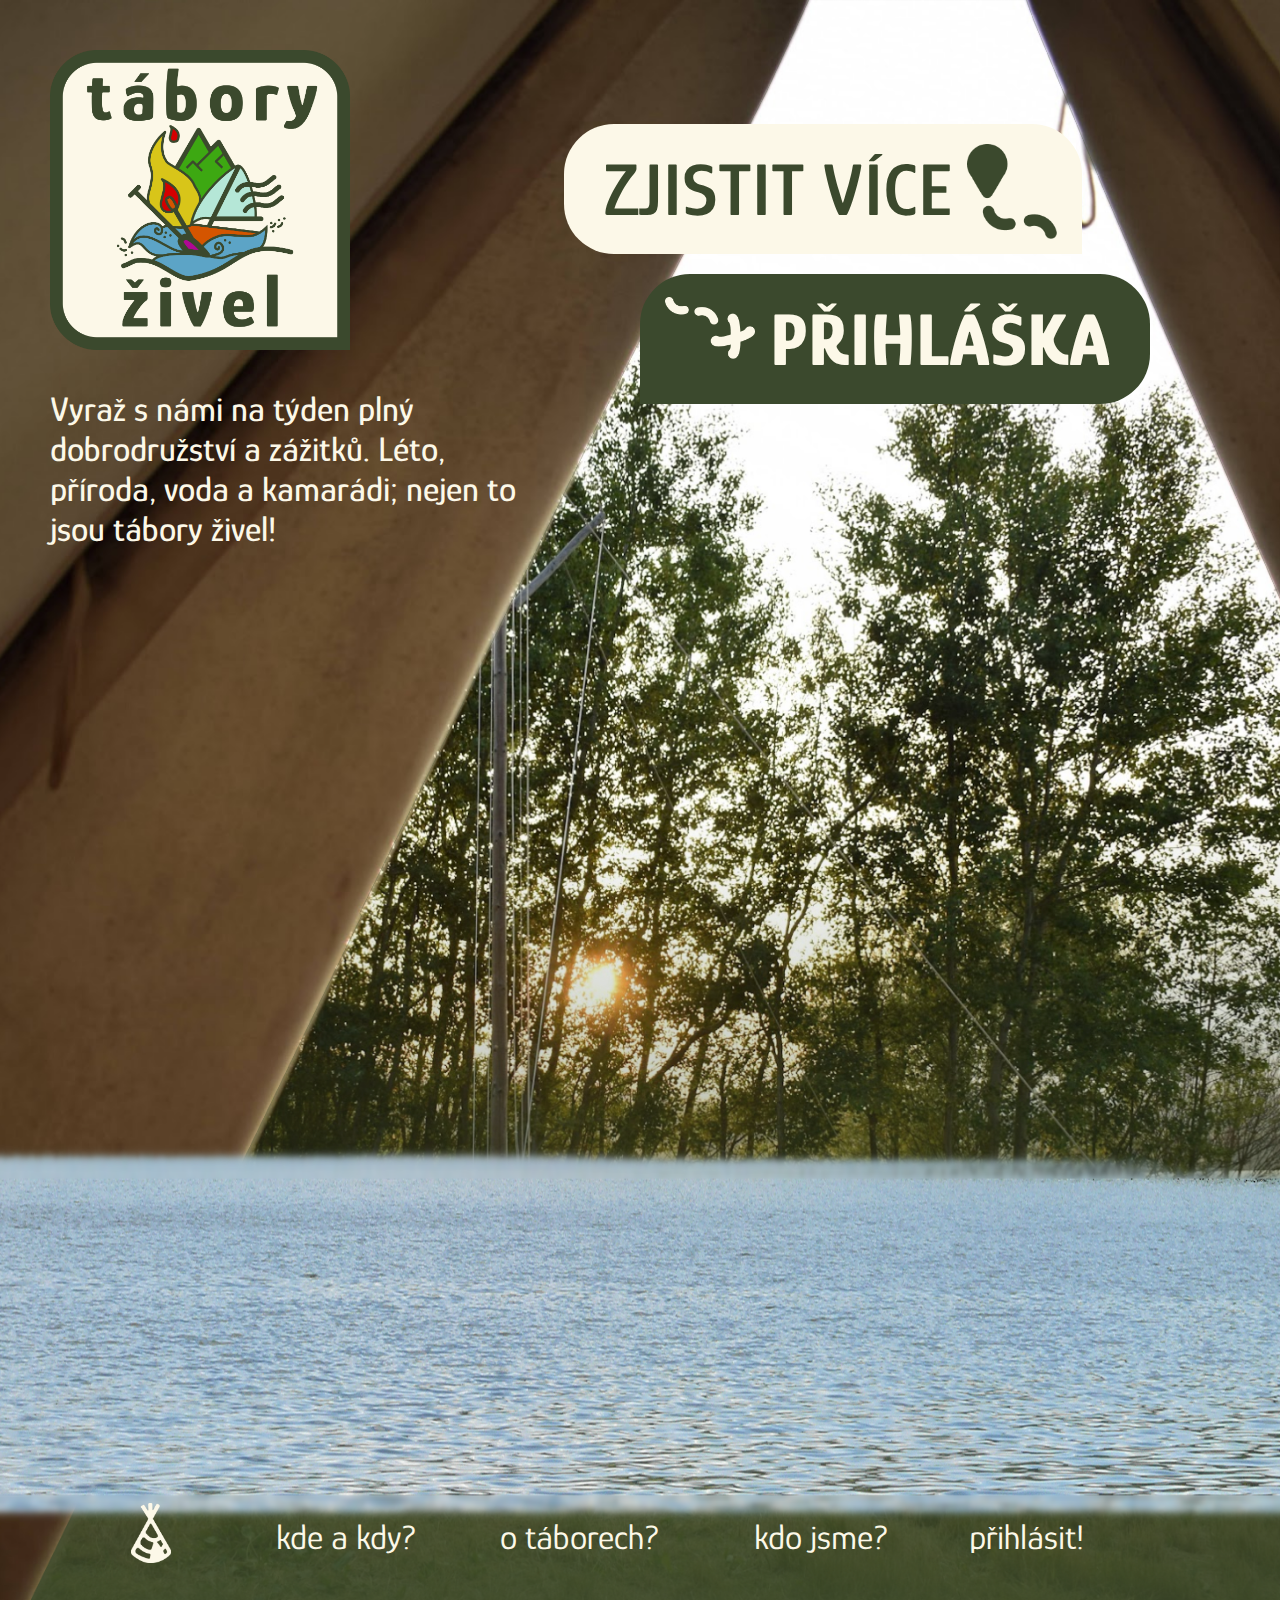
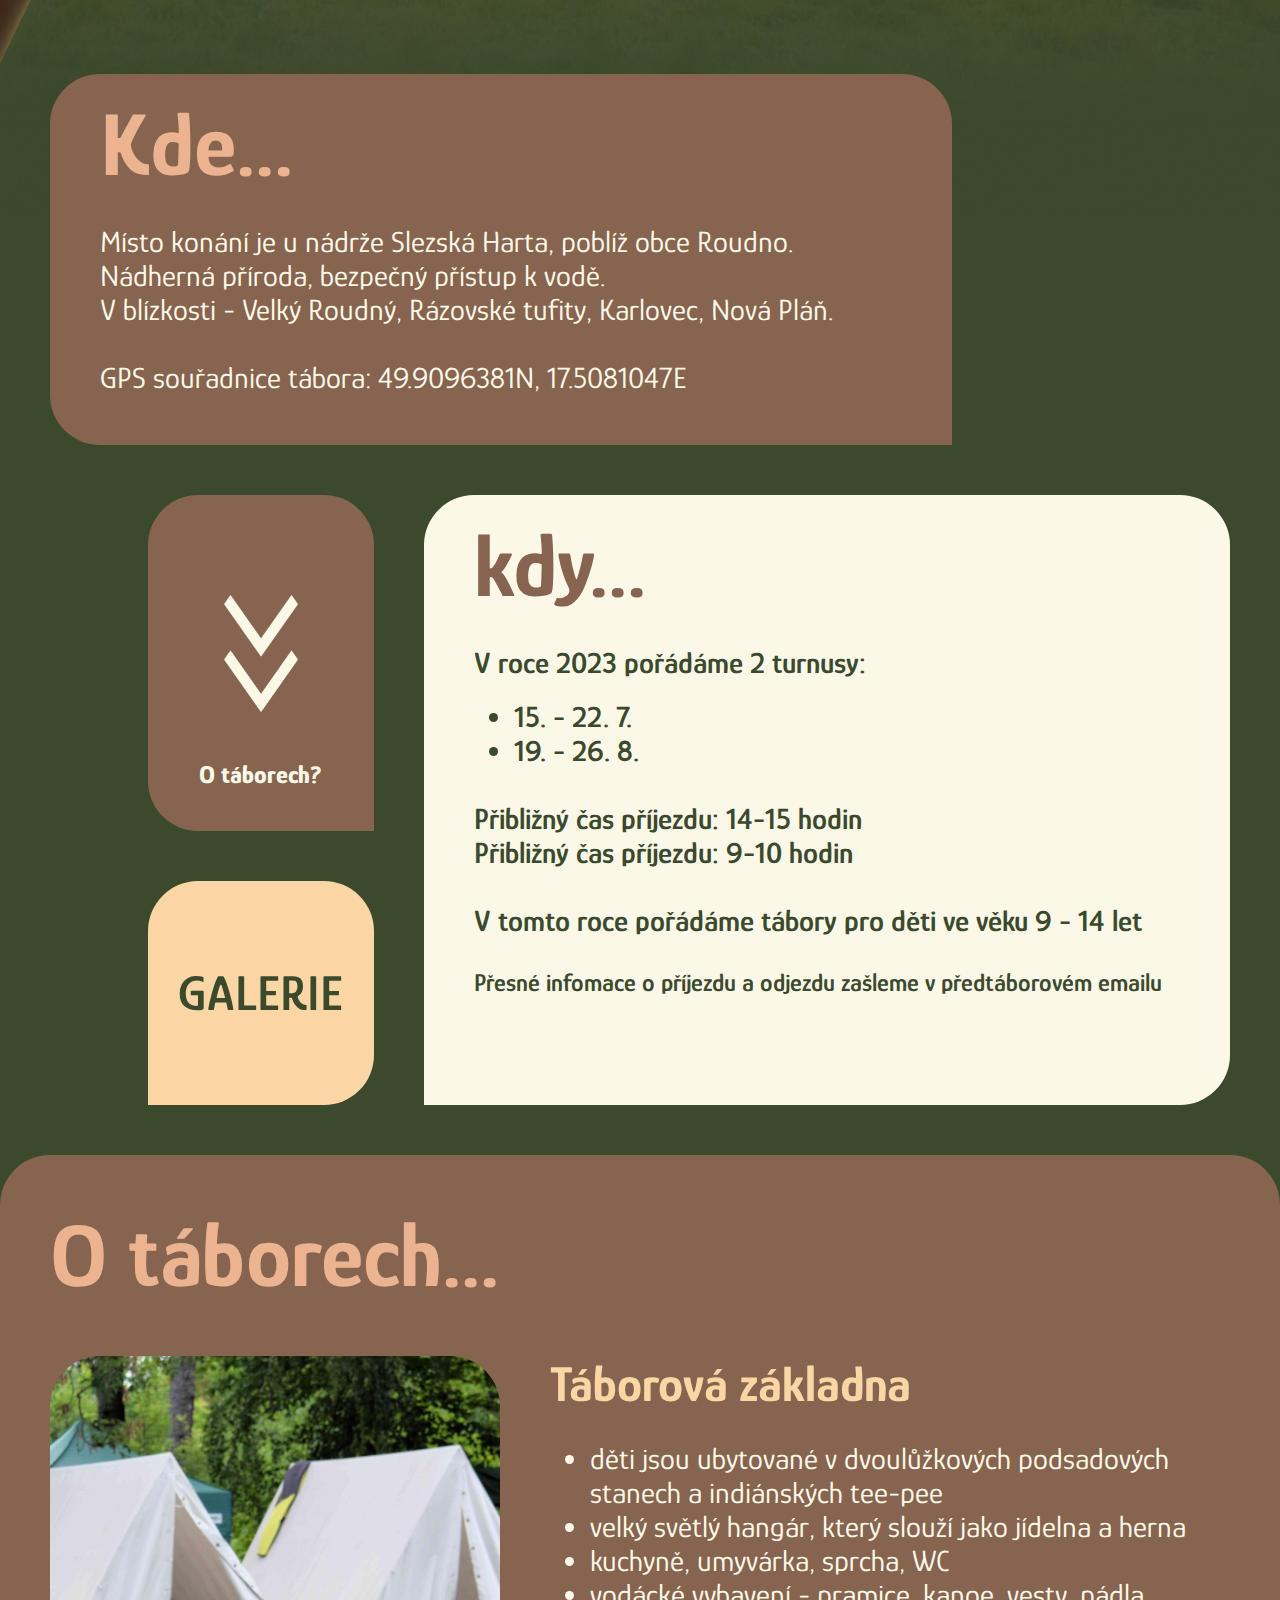
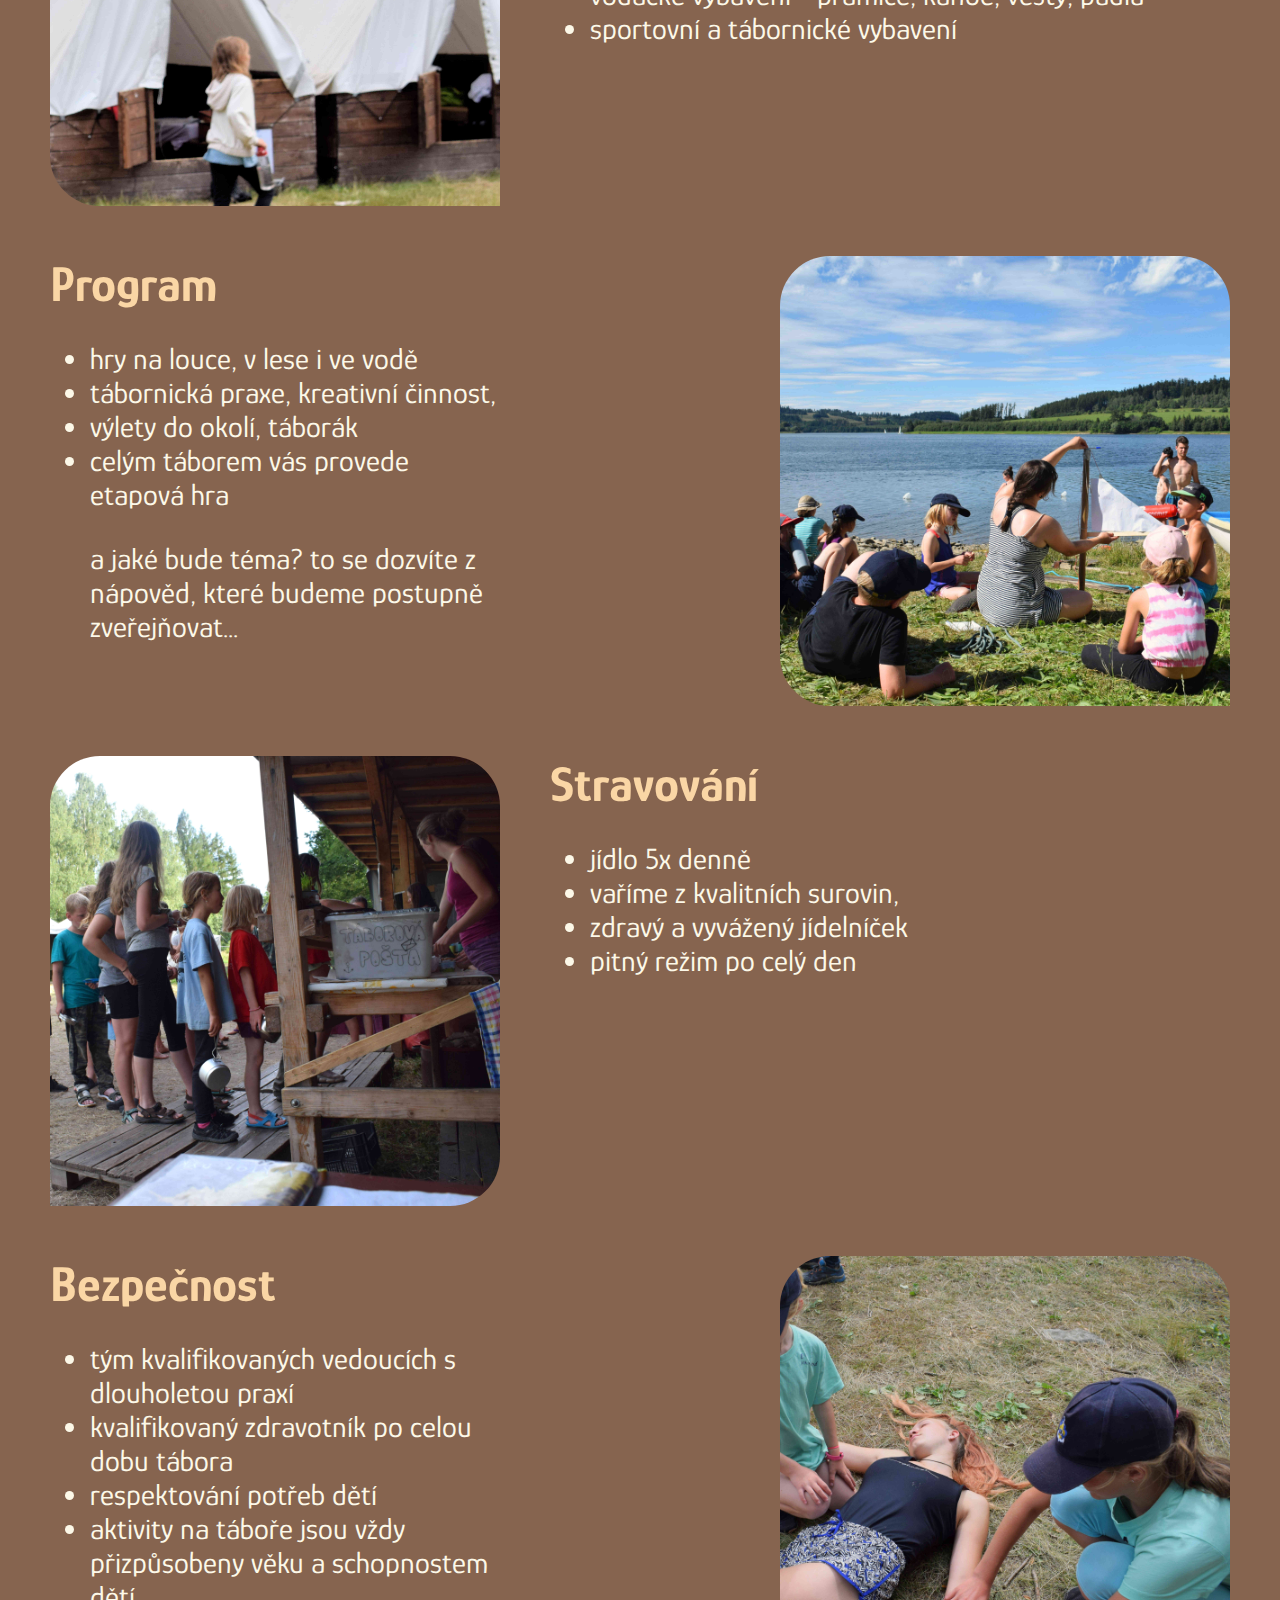
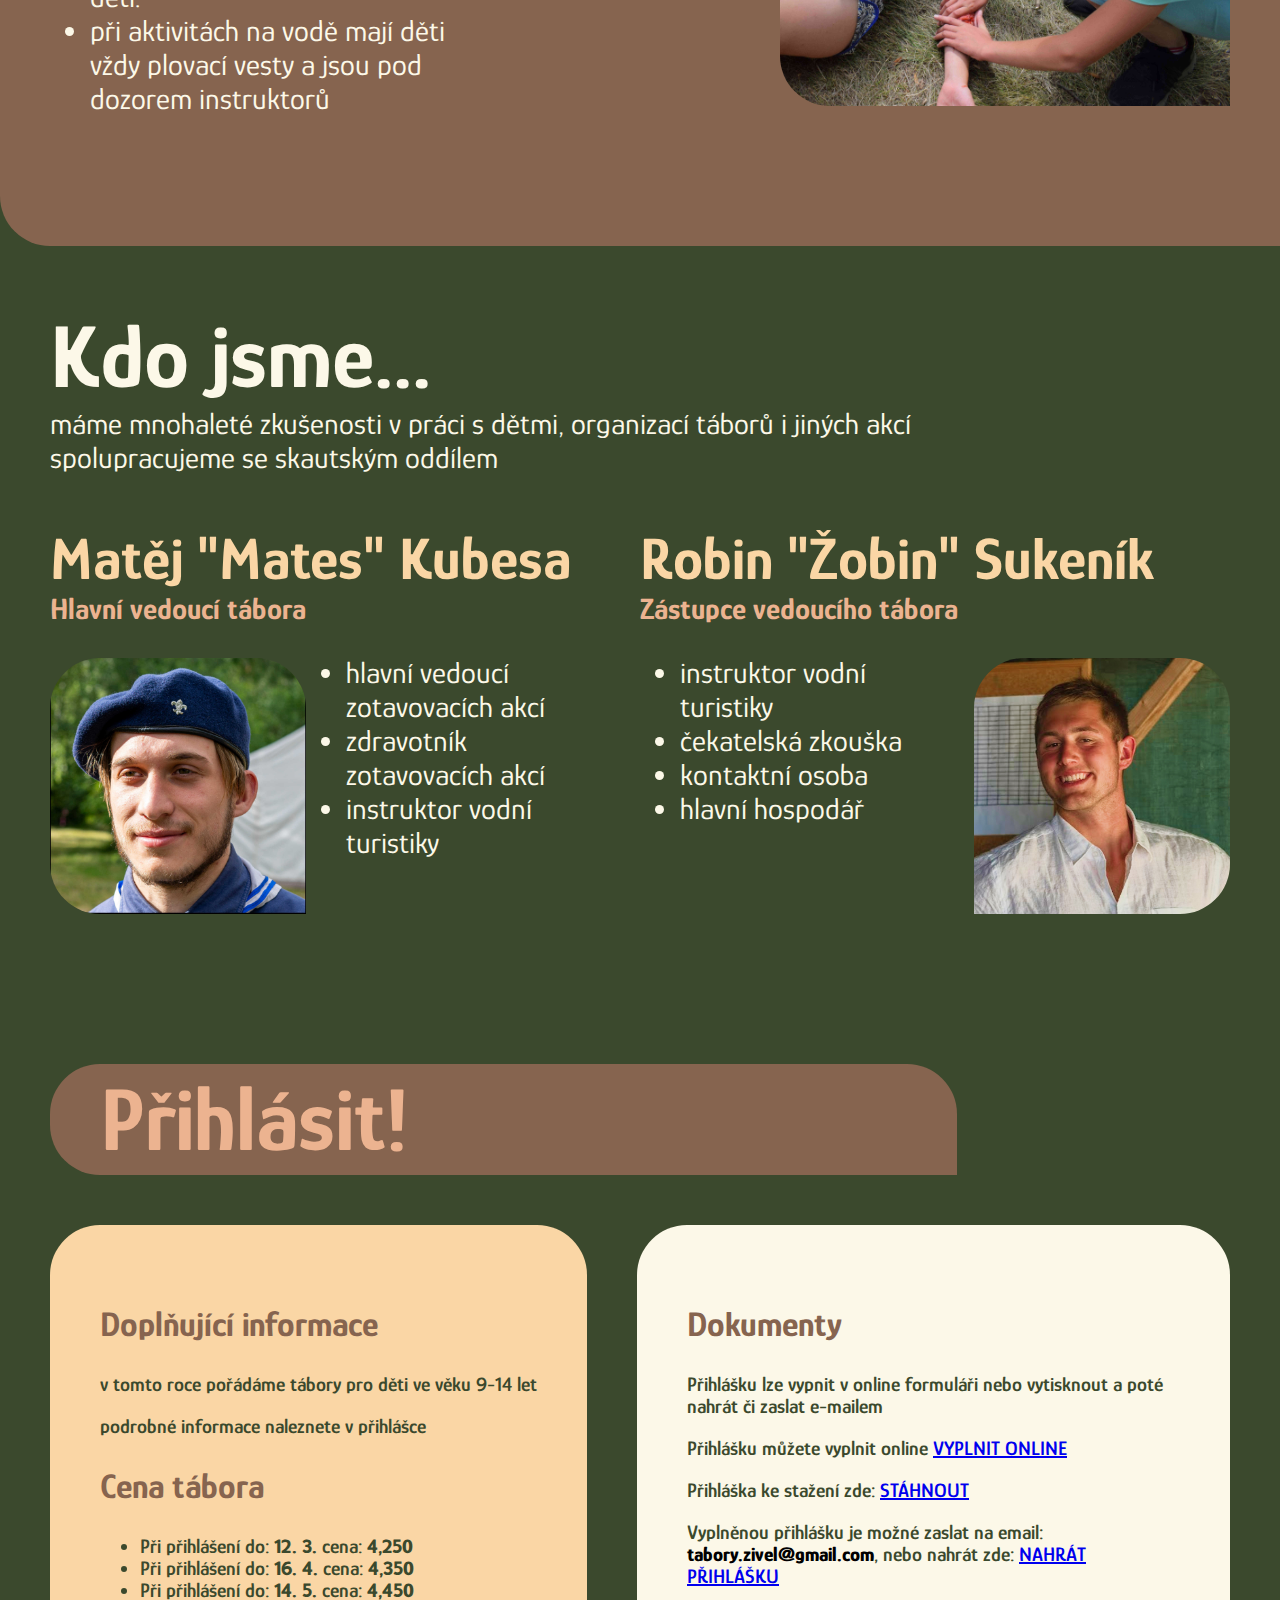
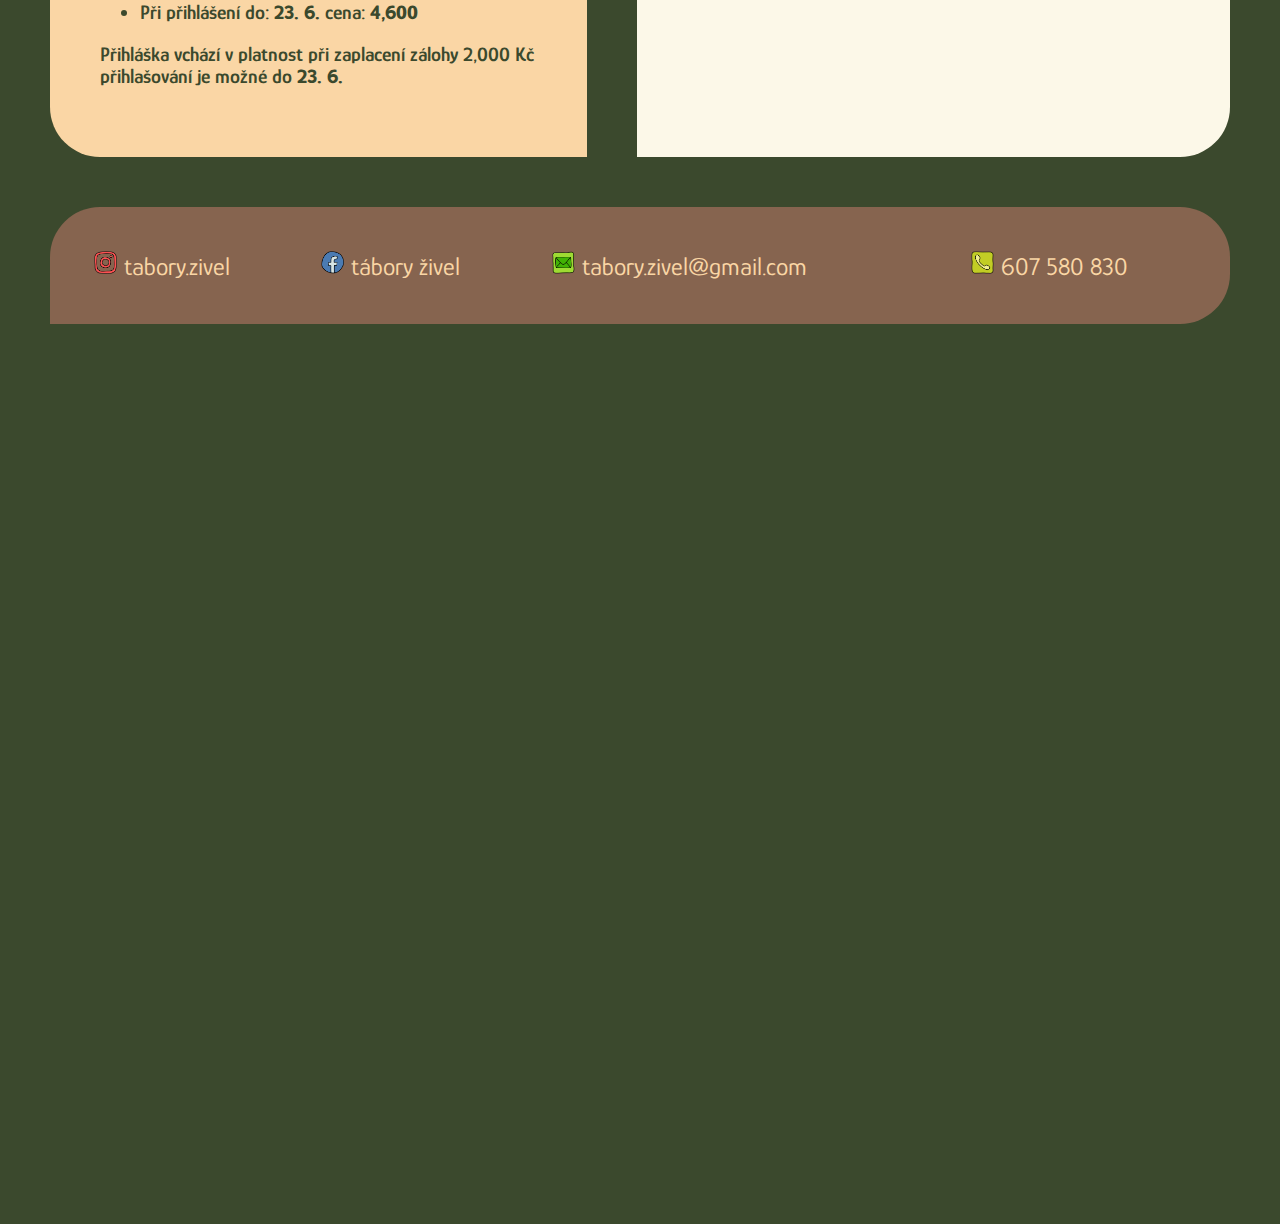
==== commit 3130ed4d: "rob + folmurař" ====
--- a/index.html
+++ b/index.html
@@ -205,7 +205,7 @@
             <li>kontaktní osoba</li>
             <li>hlavní hospodář</li>
           </ul>
-          <img class="rob_img left_sharp" src="./photo/people/rob1.jpg">
+          <img class="rob_img left_sharp" src="./photo/people/rob_v2.jpg">
         </div>
       </div>
 
@@ -217,7 +217,9 @@
       </div>
       <div class="join_container">
         <div class="join_info yellow right_sharp">
+          <h2>Doplňující informace</h2>
           <p>v tomto roce pořádáme tábory pro děti ve věku 9-14 let</p>
+          <p> podrobné informace naleznete v přihlášce</p>
           <h2>Cena tábora</h2>
           <ul>
             <li>Při přihlášení do: <b>12. 3.</b> cena: <b>4,250</b> </li>
@@ -225,16 +227,17 @@
             <li>Při přihlášení do: <b>14. 5.</b> cena: <b>4,450</b> </li>
             <li>Při přihlášení do: <b>23. 6.</b> cena: <b>4,600</b> </li>
           </ul>
-          <p>Přihláška vchází v platnost při zaplacení nevratné zálohy 2,000 Kč<br>
+          <p>Přihláška vchází v platnost při zaplacení zálohy 2,000 Kč<br>
             přihlašování je možné do <b>23. 6.</b></p>
         </div>
         <div class="join_docs light left_sharp">
           <h2>Dokumenty</h2>
+          <p>Přihlášku lze vypnit v online formuláři nebo vytisknout a poté nahrát či zaslat e-mailem</p>
+          <p> Přihlášku můžete vyplnit online <a href="https://forms.gle/acy9uXSgQVjziVKY7">VYPLNIT ONLINE</a></p>
           <p> Přihláška ke stažení zde: <a href="prihlaska_tabory_zivel_unor.docx"
               download="prihlaska.docx">STÁHNOUT</a></p>
-          <p>Vyplněnou přihlášku je možné zaslat na email: <b>tabory.zivel@gmail.com</b>, nebo nahrát zde:</p>
-          <h2>Nahrát přihlášku:</h2>
-          <a target="_blank" href="https://forms.gle/tbjjW1m6Zm6drAQ49">NAHRÁT</a>
+          <p>Vyplněnou přihlášku je možné zaslat na email: <b style="color: black;">tabory.zivel@gmail.com</b>, nebo nahrát zde: <a target="_blank" href="https://forms.gle/tbjjW1m6Zm6drAQ49">NAHRÁT PŘIHLÁŠKU</a></p>
+          
         </div>
       </div>
       <div class="folow_container left_sharp brown">
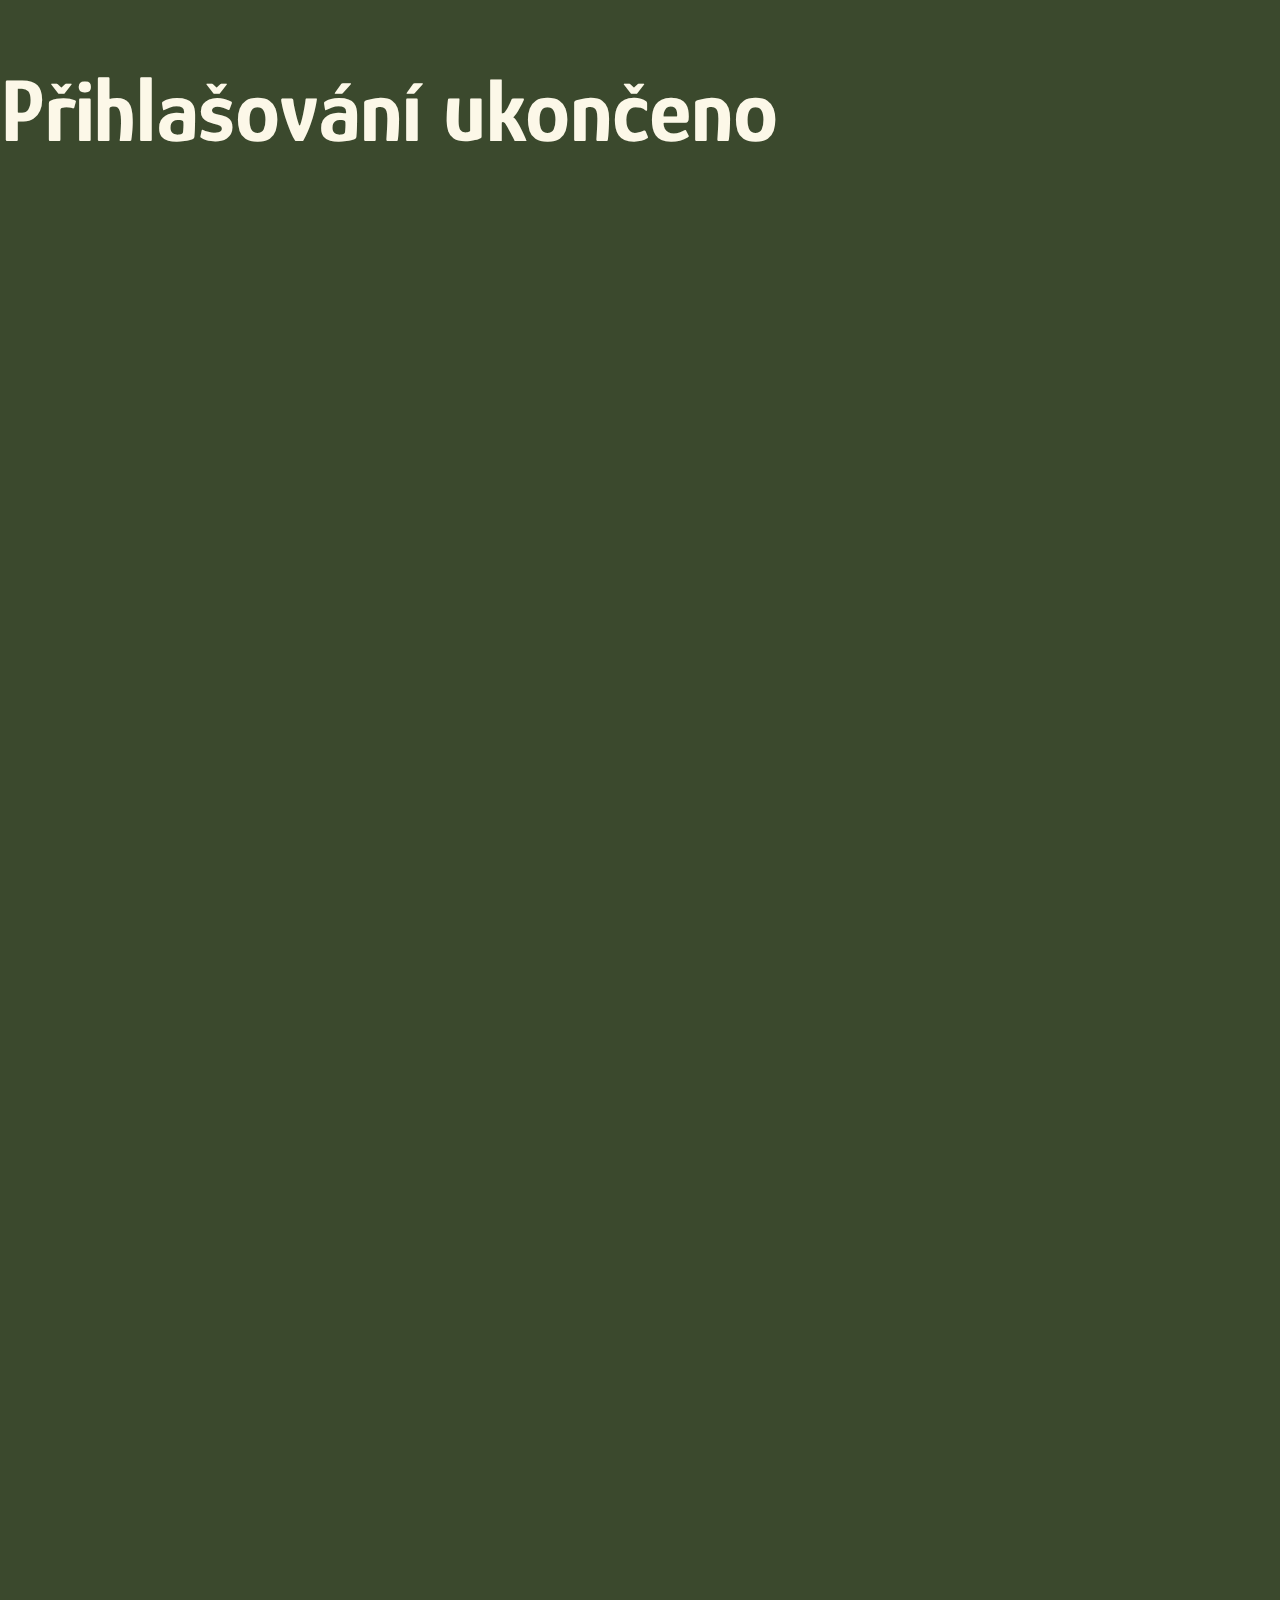
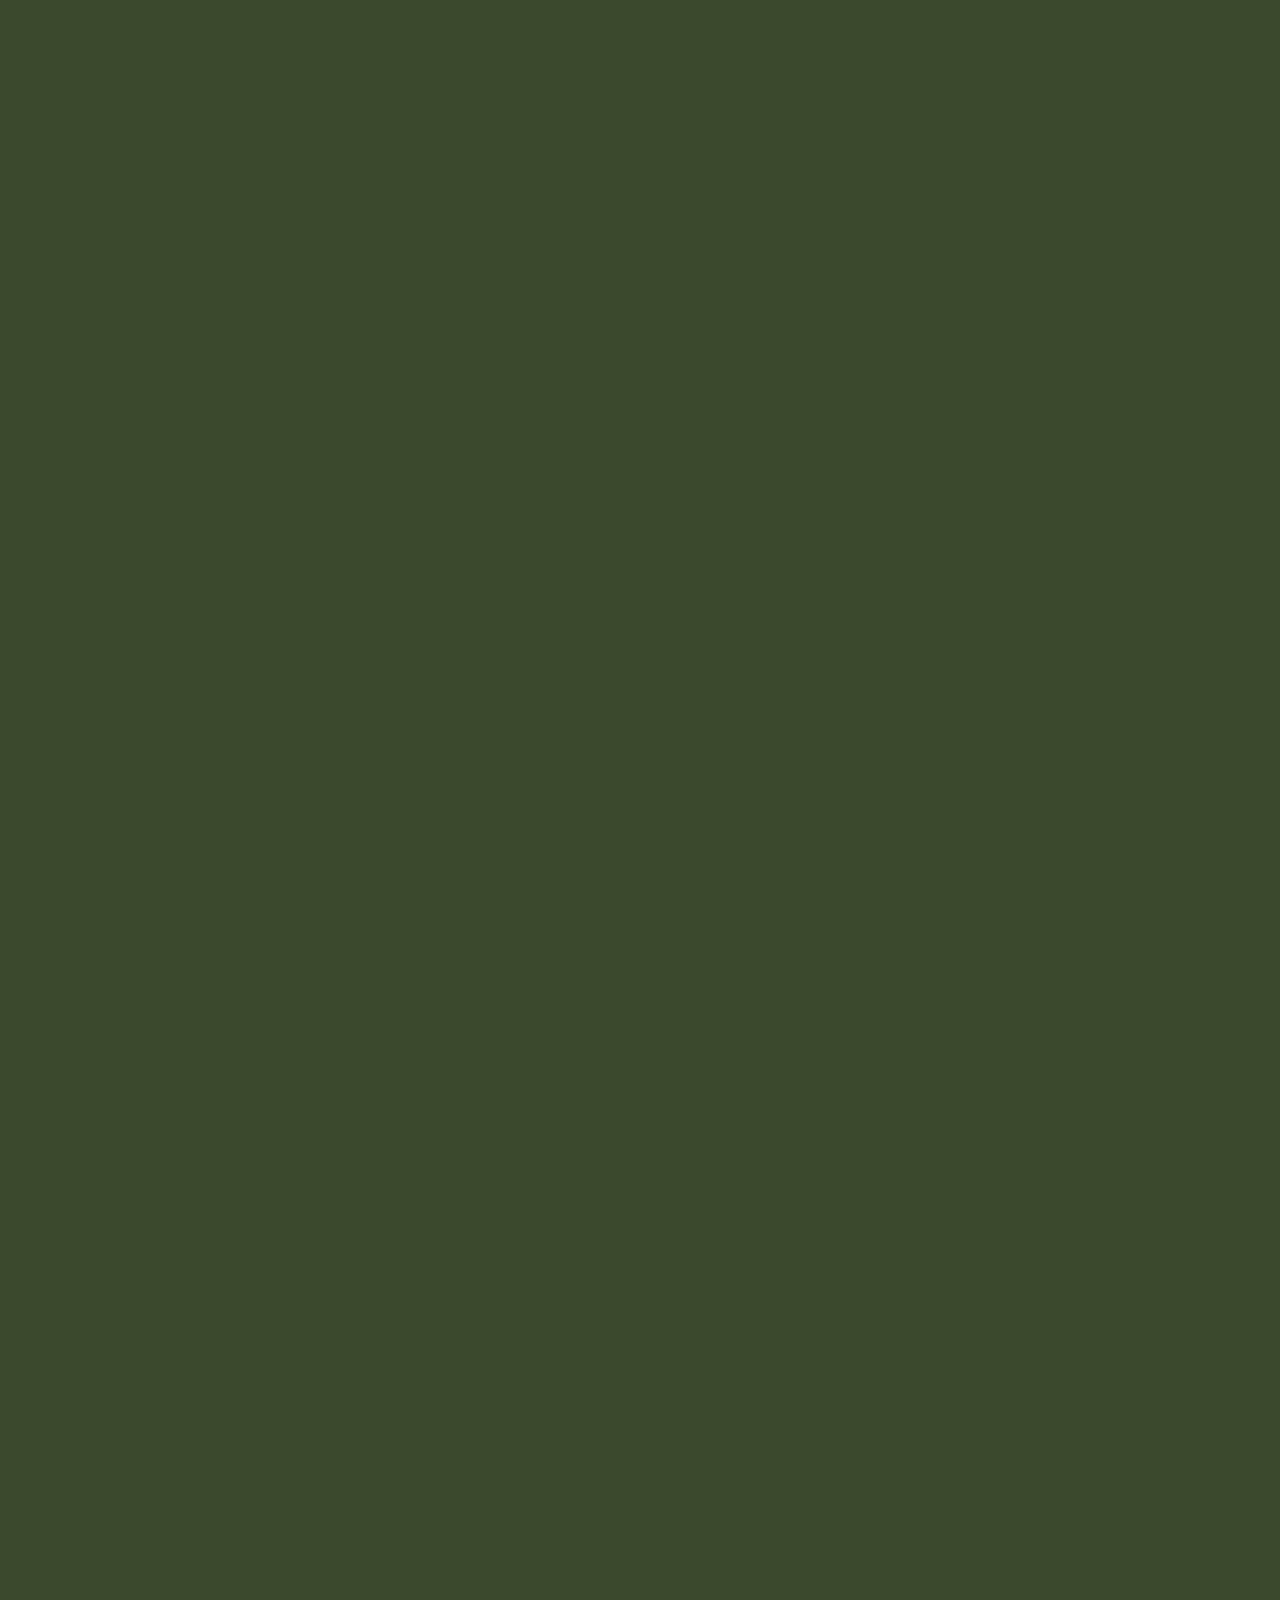
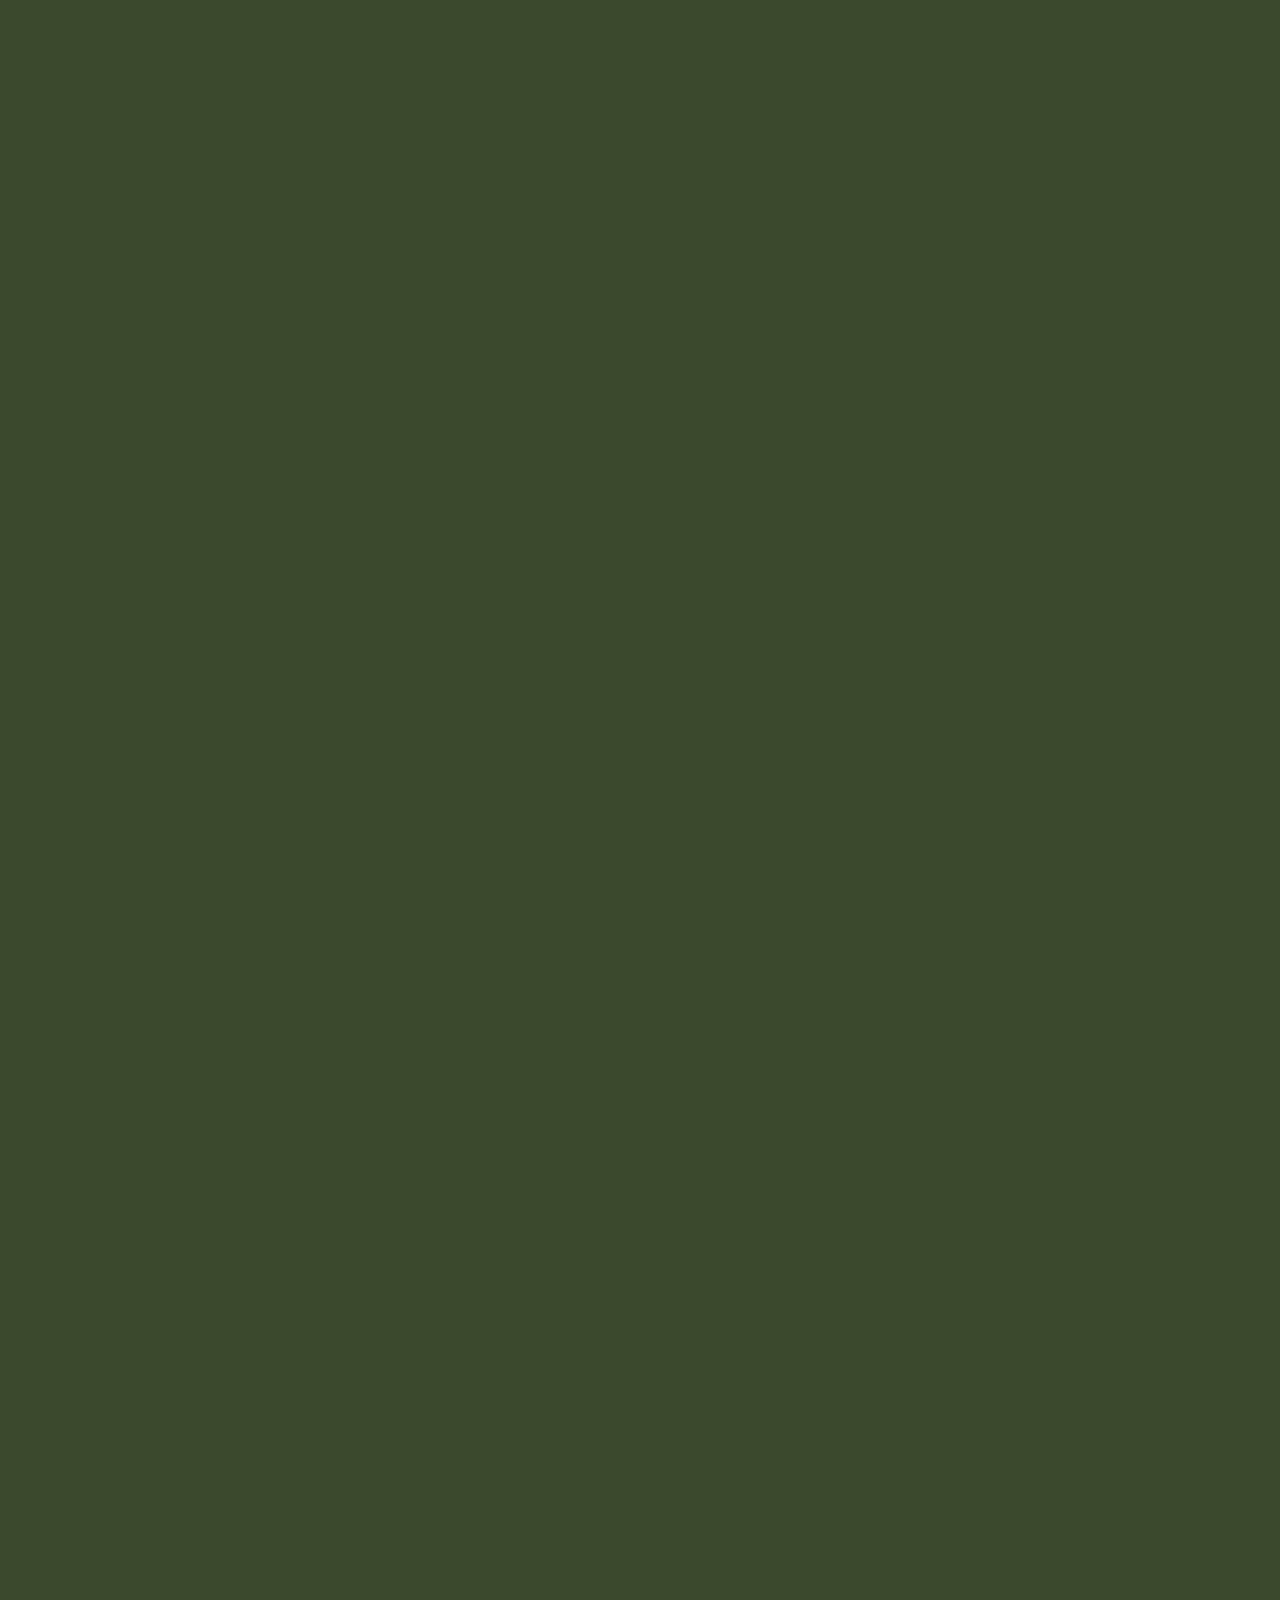
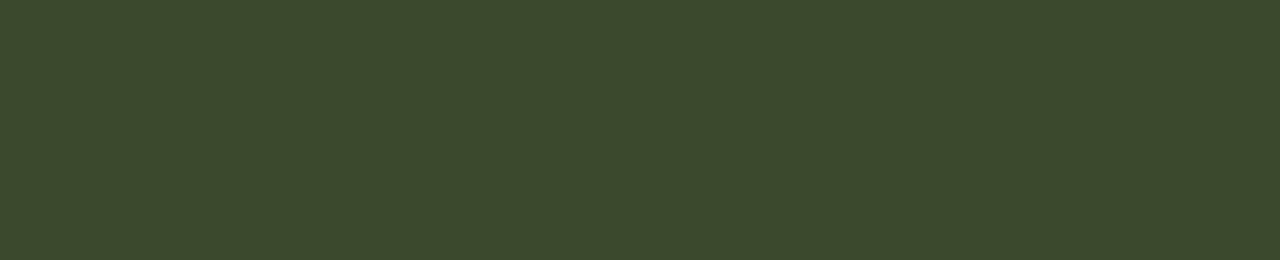
==== commit a7248198: "end" ====
--- a/index.html
+++ b/index.html
@@ -19,384 +19,9 @@
 </head>
 
 <body>
-  <div id="main_content">
-
-    <section id="hero_section">
-
-      <img class="hero_background" id="hero_main_background" src="hero_bcg_ST2.png">
-      <img class="hero_background" id="hero_gradient" src="Group 3.png">
-      <img class="hero_background" id="hero_tent" src="hero_bcg_ST1.png">
-
-      <img id="hero_logo" src="logogreen.png">
-
-      <p id="hero_text">Vyraž s námi na týden plný dobrodružství a zážitků. Léto, příroda, voda a kamarádi; nejen to
-        jsou tábory živel!</p>
-      <button onclick="scrollFunction(location_register)" id="hero_join" class="hero_button darkgreen left_sharp"><img
-          style="left: 25px; width: 90px;" src="jurney_end.png">
-        <p style="margin-left: 90px;">PŘIHLÁŠKA</p>
-      </button>
-      <button onclick="scrollFunction(location_menu)" id="hero_more" class="hero_button light right_sharp">
-        <p style="margin-right: 90px;">ZJISTIT VÍCE</p><img style="right: 25px; top: 20px; width: 90px;"
-          src="jurney_start.png">
-      </button>
-
-
-    </section>
-
-
-
-    <button onclick="scrollFunction(location_menu)" id="menu_button" class="menu_section light right_sharp">?</button>
-
-    <table class="menu_section" id="nav_menu">
-      <tr>
-        <td onclick="scrollFunction(location_top)"><img style="height: 60px; padding-right: 50px;"
-            src="teepee_home.png"></td>
-        <td onclick="scrollFunction(location_info)">kde a kdy?</td>
-        <td onclick="scrollFunction(location_about)">o táborech?</td>
-        <td onclick="scrollFunction(location_people)">kdo jsme?</td>
-        <td onclick="scrollFunction(location_register)">přihlásit!</td>
-      </tr>
-    </table>
-
-    <div class="menu_bcg menu_bcg_hidden"></div>
-
-    <img class="water_bcg water_bcg_hidden" src="sea.png">
-
-    <div id="boat_div">
-      <img class="boat_image" src="lod.png">
-    </div>
-
-
-
-    <section class="content_info">
-      <div class="when_and_where">
-        <div onclick="scrollFunction(location_info)" id="info_where" class="right_sharp brown">
-          <h1>Kde...</h1>
-          <p>
-            Místo konání je u nádrže Slezská Harta, poblíž obce Roudno.<br>
-            Nádherná příroda, bezpečný přístup k vodě.<br>
-            V blízkosti - Velký Roudný, Rázovské tufity, Karlovec, Nová Pláň.<br>
-            <br />
-            GPS souřadnice tábora: 49.9096381N, 17.5081047E
-          </p>
-        </div>
-
-        <div id="when_and_buttons">
-          <div onclick="scrollFunction(location_when)" id="info_when" class="left_sharp light">
-            <h1>kdy...</h1>
-            <p>
-              V roce 2023 pořádáme 2 turnusy:
-              <li style="margin-left: 40px; margin-top: -10px;">15. - 22. 7.</li>
-              <li style="margin-left: 40px;">19. - 26. 8.</li>
-              <br />
-              Přibližný čas příjezdu: 14-15 hodin<br />
-              Přibližný čas příjezdu: 9-10 hodin
-
-              <br><br>
-              V tomto roce pořádáme tábory pro děti ve věku 9 - 14 let
-            </p>
-
-            <p style="font-size: 25px;">Přesné infomace o příjezdu a odjezdu zašleme v předtáborovém emailu</p>
-          </div>
-
-          <button onclick="scrollFunction(location_about)" class="scroll_to_about brown right_sharp"><img
-              src="arrow_light.png" class="arrow_down">
-            <p style="bottom: -15%; position: relative;">O táborech?</p>
-          </button>
-          <button onclick="window.open('https://photos.app.goo.gl/7BrCsHMRHfwxE8MU8')"
-            class="gallery_turn_on yellow left_sharp">GALERIE</button>
-
-
-        </div>
-      </div>
-
-
-      <div onclick="scrollFunction(location_about)" class="info_about brown right_sharp">
-        <h1>O táborech...</h1>
-        <div class="about_container">
-          <img class="camp_img right_sharp" src="./photo/about/stent.jpg">
-          <div class="camp_text">
-            <h1>Táborová základna</h1>
-            <ul>
-              <li>děti jsou ubytované v dvoulůžkových podsadových stanech a indiánských tee-pee
-              </li>
-              <li>velký světlý hangár, který slouží jako jídelna a herna
-              </li>
-              <li>kuchyně, umyvárka, sprcha, WC
-              </li>
-              <li>
-                vodácké vybavení - pramice, kanoe, vesty, pádla
-              </li>
-              <li>
-                sportovní a tábornické vybavení
-              </li>
-            </ul>
-          </div>
-          <div class="game_text">
-            <h1>Program</h1>
-            <ul>
-              <li>hry na louce, v lese i ve vodě
-              </li>
-              <li>tábornická praxe, kreativní činnost,
-              </li>
-              <li>výlety do okolí, táborák
-              </li>
-              <li>celým táborem vás provede etapová hra
-              </li>
-              <p>a jaké bude téma? to se dozvíte z nápověd, které budeme postupně zveřejňovat...
-              </p>
-            </ul>
-          </div>
-          <img class="game_img right_sharp" src="./photo/about/sedu.jpg">
-          <img class="food_img left_sharp" src="./photo/about/sfood.jpg">
-          <div class="food_text">
-            <h1>Stravování</h1>
-            <ul>
-              <li>jídlo 5x denně
-              </li>
-              <li>vaříme z kvalitních surovin,
-              </li>
-              <li>zdravý a vyvážený jídelníček
-              </li>
-              <li>pitný režim po celý den</li>
-            </ul>
-          </div>
-          <div class="safety_text">
-            <h1>Bezpečnost</h1>
-            <ul>
-              <li>tým kvalifikovaných vedoucích s dlouholetou praxí
-              </li>
-              <li>kvalifikovaný zdravotník po celou dobu tábora
-              </li>
-              <li>respektování potřeb dětí
-              </li>
-              <li>aktivity na táboře jsou vždy přizpůsobeny věku a schopnostem dětí.
-              </li>
-              <li> při aktivitách na vodě mají děti vždy plovací vesty a jsou pod dozorem instruktorů
-              </li>
-            </ul>
-          </div>
-          <img class="safety_img right_sharp" src="./photo/about/shurt.jpg">
-        </div>
-      </div>
-
-    </section>
-    <section class="lide">
-      <h1>Kdo jsme...</h1>
-      <p>máme mnohaleté zkušenosti v práci s dětmi, organizací táborů i jiných akcí<br>
-        spolupracujeme se skautským oddílem</p>
-      <div class="lead_container">
-        <div class="lead_left">
-          <h2>Matěj "Mates" Kubesa</h2>
-          <h3>Hlavní vedoucí tábora</h3>
-          <ul>
-            <li>hlavní vedoucí zotavovacích akcí</li>
-            <li>zdravotník zotavovacích akcí</li>
-            <li>instruktor vodní turistiky</li>
-          </ul>
-          <img class="mat_img right_sharp" src="./photo/people/mat1.jpg">
-        </div>
-        <div class="lead_right">
-          <h2>Robin "Žobin" Sukeník</h2>
-          <h3>Zástupce vedoucího tábora</h3>
-          <ul>
-            <li>instruktor vodní turistiky</li>
-            <li>čekatelská zkouška</li>
-            <li>kontaktní osoba</li>
-            <li>hlavní hospodář</li>
-          </ul>
-          <img class="rob_img left_sharp" src="./photo/people/rob_v2.jpg">
-        </div>
-      </div>
-
-    </section>
-
-    <section class="prihlasit">
-      <div class="right_sharp brown join_header">
-        <h1>Přihlásit!</h1>
-      </div>
-      <div class="join_container">
-        <div class="join_info yellow right_sharp">
-          <h2>Doplňující informace</h2>
-          <p>v tomto roce pořádáme tábory pro děti ve věku 9-14 let</p>
-          <p> podrobné informace naleznete v přihlášce</p>
-          <h2>Cena tábora</h2>
-          <ul>
-            <li>Při přihlášení do: <b>12. 3.</b> cena: <b>4,250</b> </li>
-            <li>Při přihlášení do: <b>16. 4.</b> cena: <b>4,350</b> </li>
-            <li>Při přihlášení do: <b>14. 5.</b> cena: <b>4,450</b> </li>
-            <li>Při přihlášení do: <b>23. 6.</b> cena: <b>4,600</b> </li>
-          </ul>
-          <p>Přihláška vchází v platnost při zaplacení zálohy 2,000 Kč<br>
-            přihlašování je možné do <b>23. 6.</b></p>
-        </div>
-        <div class="join_docs light left_sharp">
-          <h2>Dokumenty</h2>
-          <p>Přihlášku lze vypnit v online formuláři nebo vytisknout a poté nahrát či zaslat e-mailem</p>
-          <p> Přihlášku můžete vyplnit online <a href="https://forms.gle/acy9uXSgQVjziVKY7">VYPLNIT ONLINE</a></p>
-          <p> Přihláška ke stažení zde: <a href="prihlaska_tabory_zivel_unor.docx"
-              download="prihlaska.docx">STÁHNOUT</a></p>
-          <p>Vyplněnou přihlášku je možné zaslat na email: <b style="color: black;">tabory.zivel@gmail.com</b>, nebo nahrát zde: <a target="_blank" href="https://forms.gle/tbjjW1m6Zm6drAQ49">NAHRÁT PŘIHLÁŠKU</a></p>
-          
-        </div>
-      </div>
-      <div class="folow_container left_sharp brown">
-        <table>
-          <tr>
-            <td onclick="window.open('https://www.instagram.com/tabory.zivel/')"><img class="icons_img" alt="svgImg"
-                src="icons8-instagram-96 (1).png">
-              tabory.zivel</td>
-            <td onclick="window.open('https://www.facebook.com/profile.php?id=100090223128772')"><img class="icons_img"
-                alt="svgImg" src="icons8-facebook-96.png">
-              tábory živel</td>
-            <td style="cursor:text;"><img class="icons_img" alt="svgImg" src="icons8-mail-96.png">
-              tabory.zivel@gmail.com</td>
-            <td style="cursor:text;"><img class="icons_img" alt="svgImg" src="icons8-phone-96.png">
-              607 580 830</td>
-          </tr>
-        </table>
-      </div>
-    </section>
-
-
-
-
-
-  </div>
-  <div id="sidebar">
-  </div>
-
-
-  <script>
-
-    window.onbeforeunload = function () {
-      window.scrollTo(0, 0);
-    }
-
-    //elements positions
-    var location_top = 0;
-    var location_menu = 600;
-    var location_info = 1450;
-    var location_when = 1850;
-    var location_about = 2450;
-    var location_people = 4900;
-    var location_register = 5800;
-
-
-    const scrollFunction = function (position) {
-      console.log("scrolling")
-      window.scrollTo({ top: position, behavior: 'smooth' })
-    }
-
-
-
-    //paralax efects
-    var scroll_hero = true;
-    var menu_fixed = false;
-    var boat_positon_state = 0;
-    var water_bcg_hidden = true;
-
-    window.addEventListener('scroll', function (e) {
-
-      //classes and IDs
-      const hero_bcg = document.querySelector('#hero_main_background');
-      const hero_tent = document.querySelector('#hero_tent');
-      const hero_gradient = document.querySelector('#hero_gradient');
-      const menu_button = document.querySelector('#menu_button');
-      const nav_menu = document.querySelector('#nav_menu');
-      const boat_image = document.querySelector('.boat_image');
-      const menu_bcg = document.querySelector('.menu_bcg');
-      const water_bcg = document.querySelector('.water_bcg');
-
-
-      var scrolled = window.pageYOffset;
-
-      console.log(scrolled);
-
-
-
-
-      //menu and hero scroll
-      var hero_bcg_rate = scrolled * -3;
-      var hero_tent_rate = scrolled * -2;
-      var menu_rate = scrolled * -1;
-
-      const menu_default_position = 740;
-      const hero_margin = 1000;
-
-      if (scrolled > menu_default_position && menu_fixed == false) {
-        menu_fixed = true;
-        nav_menu.style.transform = 'translate3d(0px, 0px, 0px)'
-        nav_menu.classList.add('menu_fixed');
-        menu_bcg.classList.remove('menu_bcg_hidden');
-      }
-      if (scrolled < menu_default_position && menu_fixed == true) {
-        menu_fixed = false;
-        nav_menu.style.transform = 'translate3d(0px, 0px, 0px)'
-        nav_menu.classList.remove('menu_fixed');
-        menu_bcg.classList.add('menu_bcg_hidden');
-      }
-
-      if (scrolled > hero_margin && scroll_hero == true) {
-        scroll_hero = false;
-      }
-      if (scrolled < hero_margin && scroll_hero == false) {
-        scroll_hero = true;
-      }
-
-      if (scroll_hero) {
-        hero_bcg.style.transform = 'translate3d(0px, ' + hero_bcg_rate + 'px, 0px)';
-        hero_tent.style.transform = 'translate3d(0px, ' + hero_tent_rate + 'px, 0px)';
-        hero_gradient.style.transform = 'translate3d(0px, ' + hero_bcg_rate + 'px, 0px)';
-        menu_button.style.transform = 'translate3d(0px, ' + menu_rate + 'px, 0px)'
-        if (menu_fixed == false) nav_menu.style.transform = 'translate3d(0px, ' + menu_rate + 'px, 0px)'
-      }
-
-
-
-      //boat scroll
-      if (scrolled >= 560) {
-        if (scrolled >= 700) {
-          if (boat_positon_state != 2) {
-            boat_image.classList.add('boat_out');
-            boat_positon_state = 2;
-            console.log("set 2");
-          }
-        }
-        else {
-          if (boat_positon_state != 1) {
-            boat_image.classList.add('boat_in');
-            boat_image.classList.remove('boat_out');
-            boat_positon_state = 1;
-            console.log("set 1");
-          }
-        }
-      }
-
-      else {
-        if (boat_positon_state != 0) {
-          console.log("set 0")
-          boat_image.classList.remove('boat_out');
-          boat_image.classList.remove('boat_in');
-          boat_positon_state = 0;
-        }
-      }
-
-      // boat water bcg
-
-      if (scrolled > 500 && water_bcg_hidden == true) {
-        water_bcg.classList.remove('water_bcg_hidden_class');
-        water_bcg_hidden = false;
-      }
-      if (scrolled < 500 && water_bcg_hidden == false) {
-        water_bcg.classList.add('water_bcg_hidden_class');
-        water_bcg_hidden = true;
-
-      }
-
-    });
-  </script>
-
+  <h1>
+    Přihlašování ukončeno
+  </h1>
 
 </body>
 
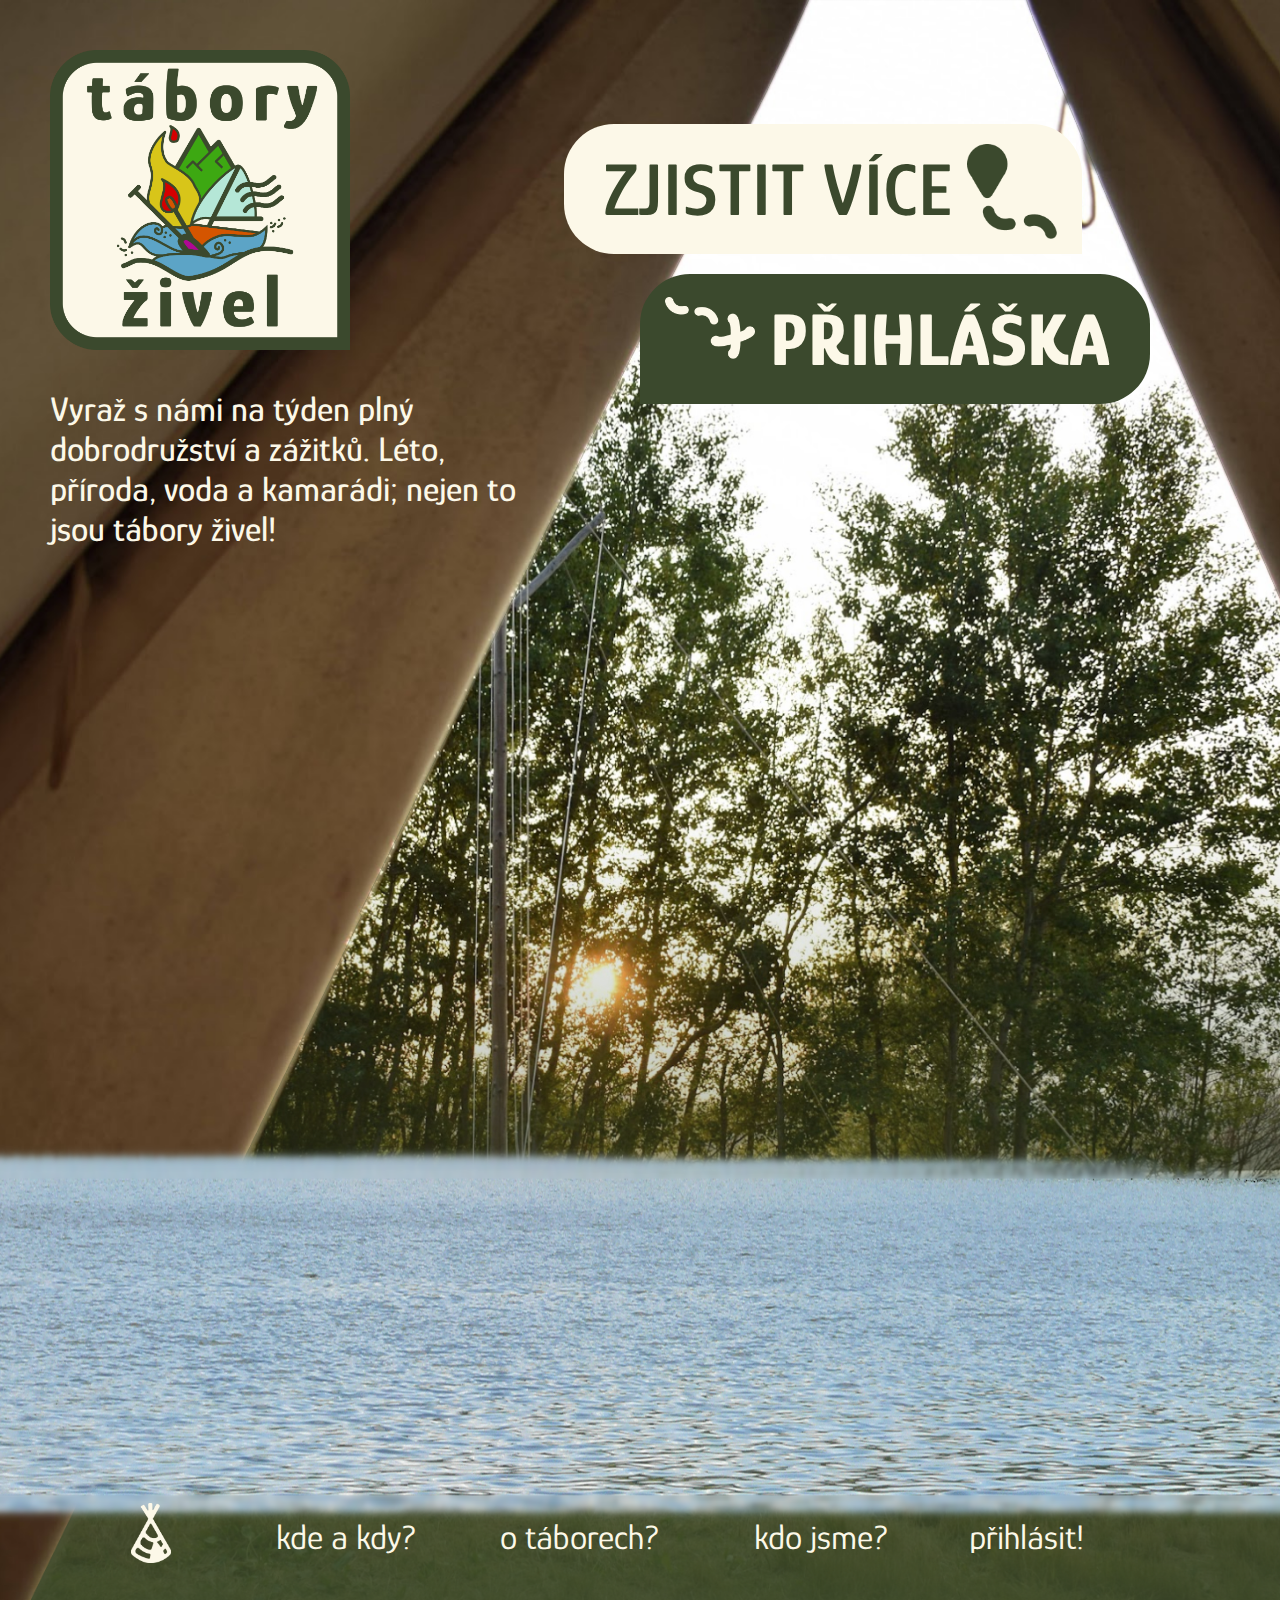
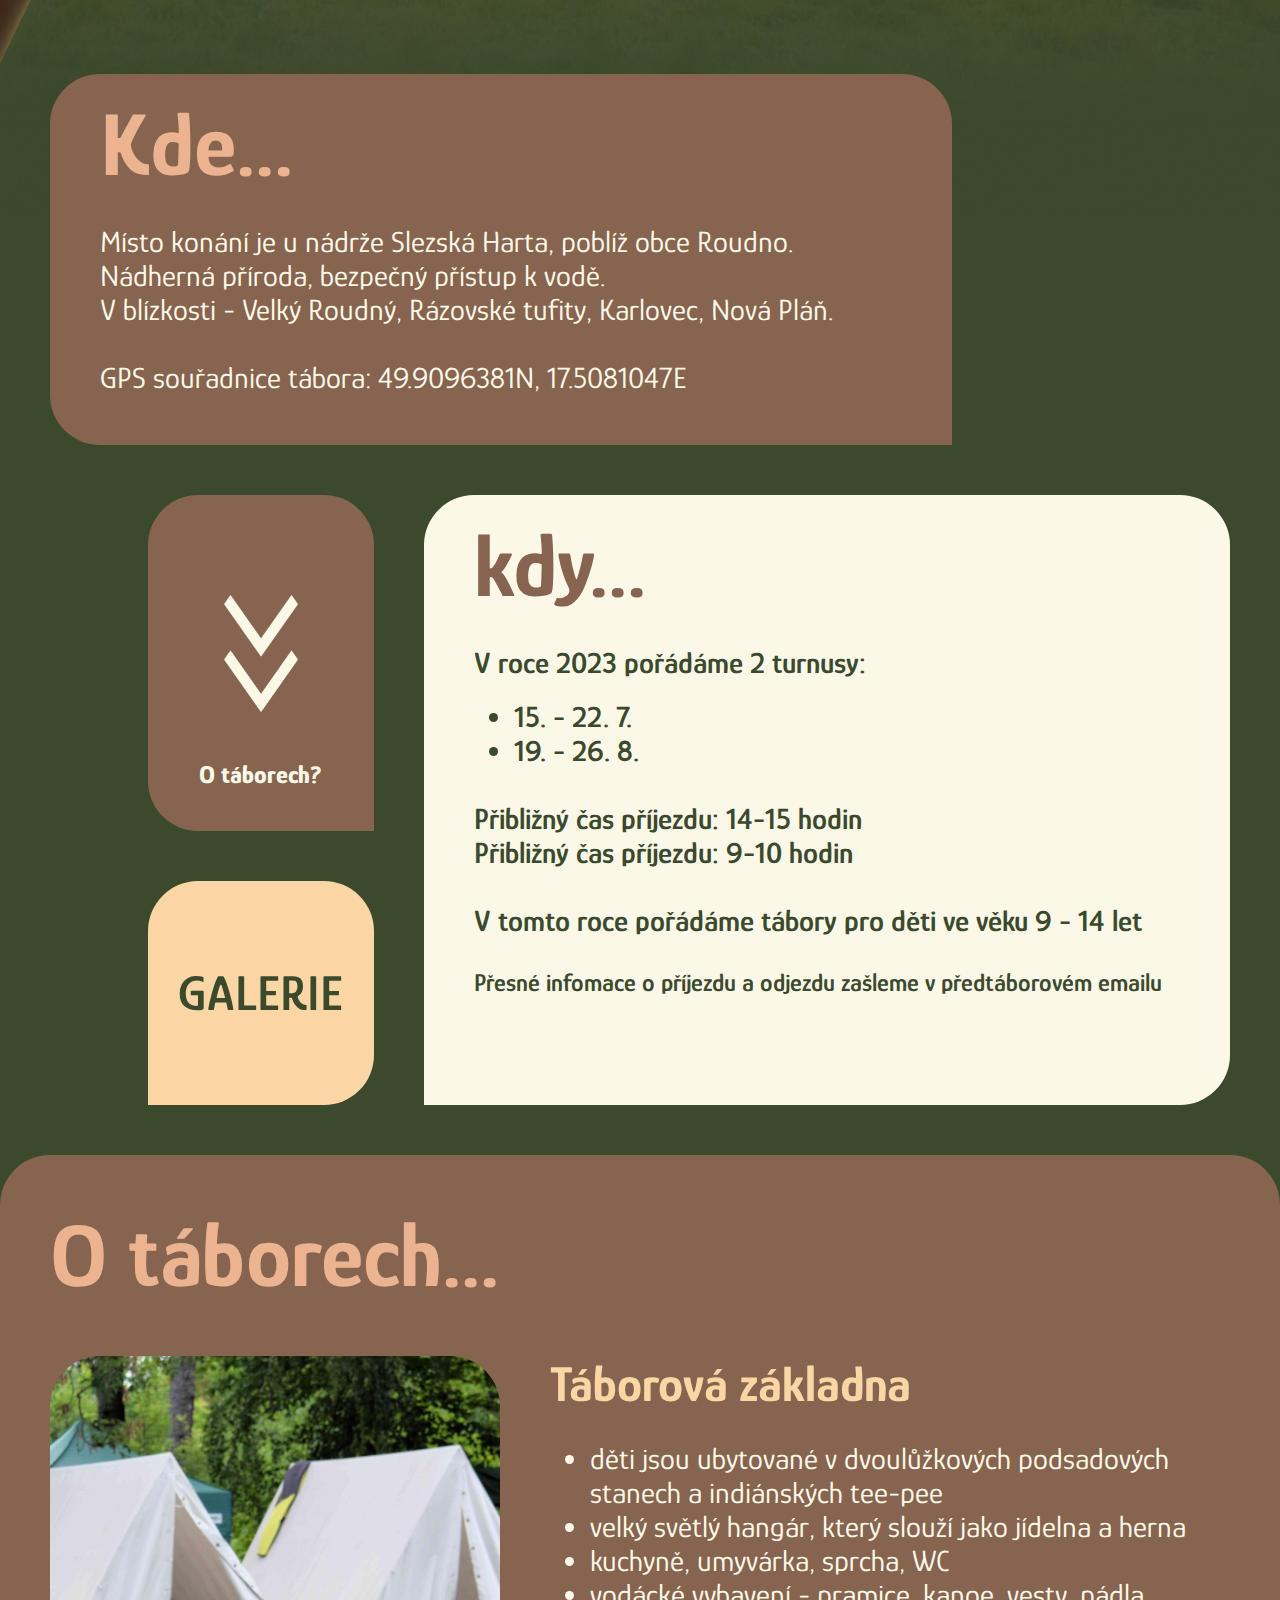
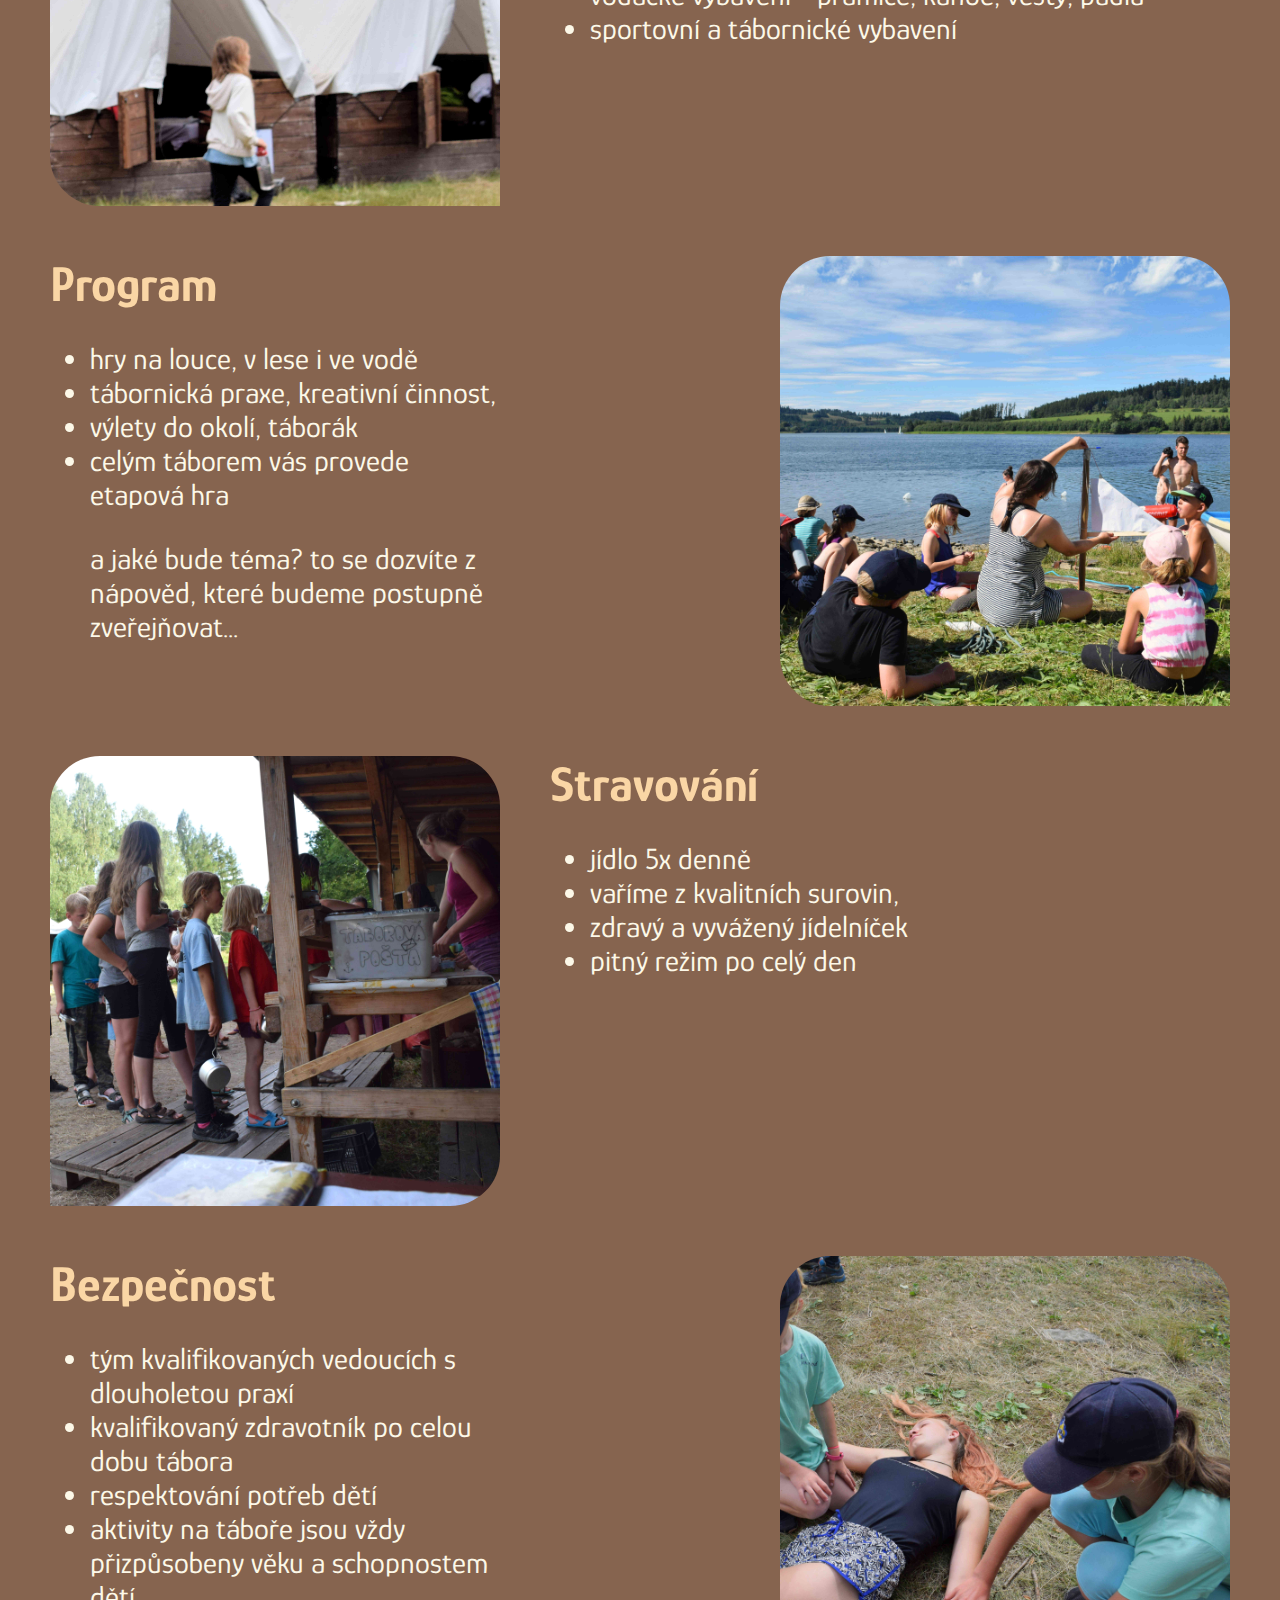
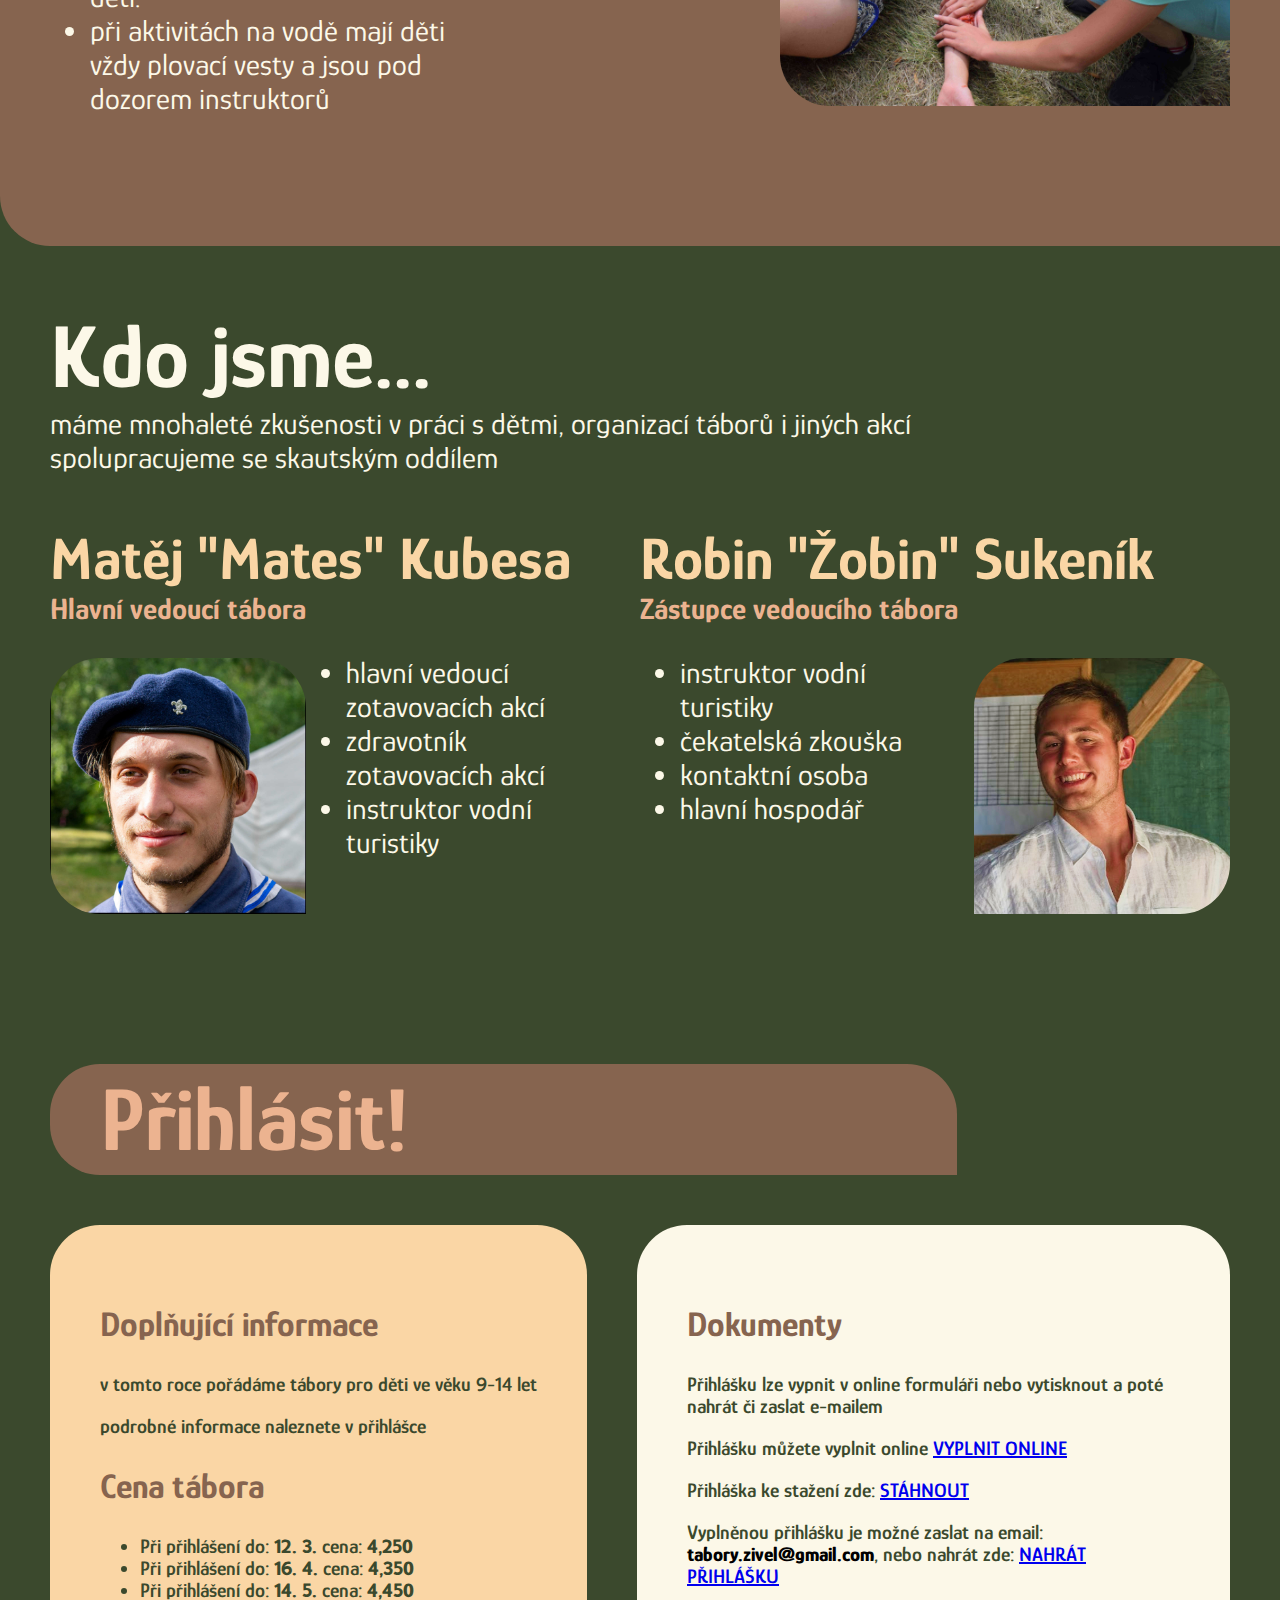
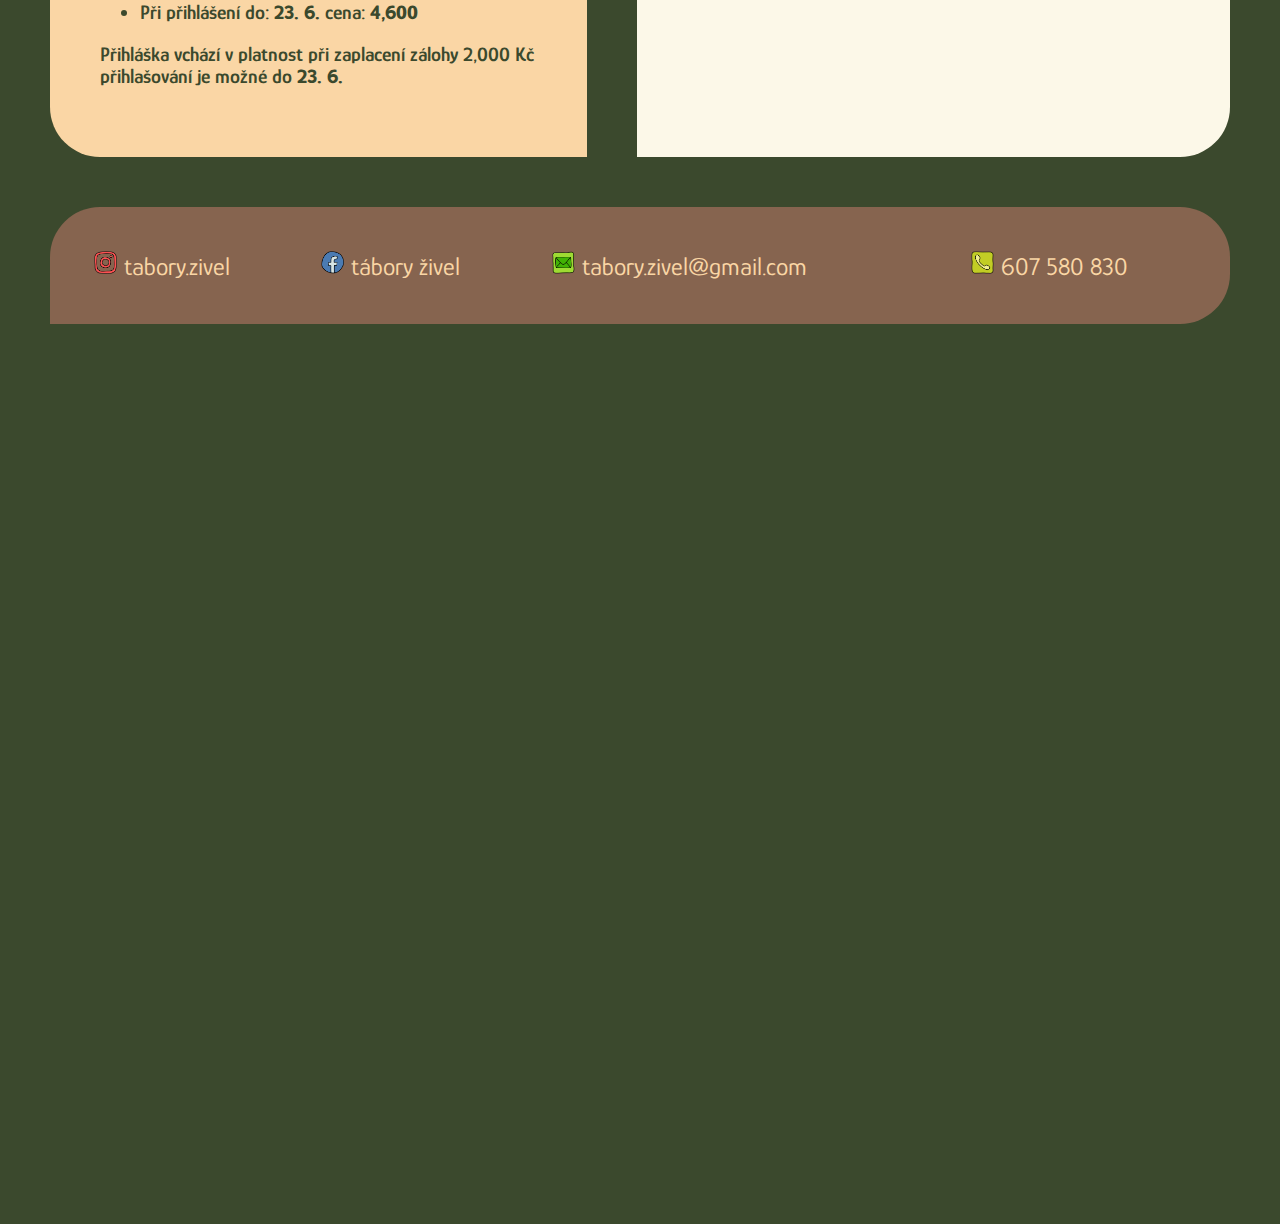
==== commit 1047d747: "enddd" ====
--- a/index.html
+++ b/index.html
@@ -19,9 +19,384 @@
 </head>
 
 <body>
-  <h1>
-    Přihlašování ukončeno
-  </h1>
+  <div id="main_content">
+
+    <section id="hero_section">
+
+      <img class="hero_background" id="hero_main_background" src="hero_bcg_ST2.png">
+      <img class="hero_background" id="hero_gradient" src="Group 3.png">
+      <img class="hero_background" id="hero_tent" src="hero_bcg_ST1.png">
+
+      <img id="hero_logo" src="logogreen.png">
+
+      <p id="hero_text">Vyraž s námi na týden plný dobrodružství a zážitků. Léto, příroda, voda a kamarádi; nejen to
+        jsou tábory živel!</p>
+      <button onclick="scrollFunction(location_register)" id="hero_join" class="hero_button darkgreen left_sharp"><img
+          style="left: 25px; width: 90px;" src="jurney_end.png">
+        <p style="margin-left: 90px;">PŘIHLÁŠKA</p>
+      </button>
+      <button onclick="scrollFunction(location_menu)" id="hero_more" class="hero_button light right_sharp">
+        <p style="margin-right: 90px;">ZJISTIT VÍCE</p><img style="right: 25px; top: 20px; width: 90px;"
+          src="jurney_start.png">
+      </button>
+
+
+    </section>
+
+
+
+    <button onclick="scrollFunction(location_menu)" id="menu_button" class="menu_section light right_sharp">?</button>
+
+    <table class="menu_section" id="nav_menu">
+      <tr>
+        <td onclick="scrollFunction(location_top)"><img style="height: 60px; padding-right: 50px;"
+            src="teepee_home.png"></td>
+        <td onclick="scrollFunction(location_info)">kde a kdy?</td>
+        <td onclick="scrollFunction(location_about)">o táborech?</td>
+        <td onclick="scrollFunction(location_people)">kdo jsme?</td>
+        <td onclick="scrollFunction(location_register)">přihlásit!</td>
+      </tr>
+    </table>
+
+    <div class="menu_bcg menu_bcg_hidden"></div>
+
+    <img class="water_bcg water_bcg_hidden" src="sea.png">
+
+    <div id="boat_div">
+      <img class="boat_image" src="lod.png">
+    </div>
+
+
+
+    <section class="content_info">
+      <div class="when_and_where">
+        <div onclick="scrollFunction(location_info)" id="info_where" class="right_sharp brown">
+          <h1>Kde...</h1>
+          <p>
+            Místo konání je u nádrže Slezská Harta, poblíž obce Roudno.<br>
+            Nádherná příroda, bezpečný přístup k vodě.<br>
+            V blízkosti - Velký Roudný, Rázovské tufity, Karlovec, Nová Pláň.<br>
+            <br />
+            GPS souřadnice tábora: 49.9096381N, 17.5081047E
+          </p>
+        </div>
+
+        <div id="when_and_buttons">
+          <div onclick="scrollFunction(location_when)" id="info_when" class="left_sharp light">
+            <h1>kdy...</h1>
+            <p>
+              V roce 2023 pořádáme 2 turnusy:
+              <li style="margin-left: 40px; margin-top: -10px;">15. - 22. 7.</li>
+              <li style="margin-left: 40px;">19. - 26. 8.</li>
+              <br />
+              Přibližný čas příjezdu: 14-15 hodin<br />
+              Přibližný čas příjezdu: 9-10 hodin
+
+              <br><br>
+              V tomto roce pořádáme tábory pro děti ve věku 9 - 14 let
+            </p>
+
+            <p style="font-size: 25px;">Přesné infomace o příjezdu a odjezdu zašleme v předtáborovém emailu</p>
+          </div>
+
+          <button onclick="scrollFunction(location_about)" class="scroll_to_about brown right_sharp"><img
+              src="arrow_light.png" class="arrow_down">
+            <p style="bottom: -15%; position: relative;">O táborech?</p>
+          </button>
+          <button onclick="window.open('https://photos.app.goo.gl/7BrCsHMRHfwxE8MU8')"
+            class="gallery_turn_on yellow left_sharp">GALERIE</button>
+
+
+        </div>
+      </div>
+
+
+      <div onclick="scrollFunction(location_about)" class="info_about brown right_sharp">
+        <h1>O táborech...</h1>
+        <div class="about_container">
+          <img class="camp_img right_sharp" src="./photo/about/stent.jpg">
+          <div class="camp_text">
+            <h1>Táborová základna</h1>
+            <ul>
+              <li>děti jsou ubytované v dvoulůžkových podsadových stanech a indiánských tee-pee
+              </li>
+              <li>velký světlý hangár, který slouží jako jídelna a herna
+              </li>
+              <li>kuchyně, umyvárka, sprcha, WC
+              </li>
+              <li>
+                vodácké vybavení - pramice, kanoe, vesty, pádla
+              </li>
+              <li>
+                sportovní a tábornické vybavení
+              </li>
+            </ul>
+          </div>
+          <div class="game_text">
+            <h1>Program</h1>
+            <ul>
+              <li>hry na louce, v lese i ve vodě
+              </li>
+              <li>tábornická praxe, kreativní činnost,
+              </li>
+              <li>výlety do okolí, táborák
+              </li>
+              <li>celým táborem vás provede etapová hra
+              </li>
+              <p>a jaké bude téma? to se dozvíte z nápověd, které budeme postupně zveřejňovat...
+              </p>
+            </ul>
+          </div>
+          <img class="game_img right_sharp" src="./photo/about/sedu.jpg">
+          <img class="food_img left_sharp" src="./photo/about/sfood.jpg">
+          <div class="food_text">
+            <h1>Stravování</h1>
+            <ul>
+              <li>jídlo 5x denně
+              </li>
+              <li>vaříme z kvalitních surovin,
+              </li>
+              <li>zdravý a vyvážený jídelníček
+              </li>
+              <li>pitný režim po celý den</li>
+            </ul>
+          </div>
+          <div class="safety_text">
+            <h1>Bezpečnost</h1>
+            <ul>
+              <li>tým kvalifikovaných vedoucích s dlouholetou praxí
+              </li>
+              <li>kvalifikovaný zdravotník po celou dobu tábora
+              </li>
+              <li>respektování potřeb dětí
+              </li>
+              <li>aktivity na táboře jsou vždy přizpůsobeny věku a schopnostem dětí.
+              </li>
+              <li> při aktivitách na vodě mají děti vždy plovací vesty a jsou pod dozorem instruktorů
+              </li>
+            </ul>
+          </div>
+          <img class="safety_img right_sharp" src="./photo/about/shurt.jpg">
+        </div>
+      </div>
+
+    </section>
+    <section class="lide">
+      <h1>Kdo jsme...</h1>
+      <p>máme mnohaleté zkušenosti v práci s dětmi, organizací táborů i jiných akcí<br>
+        spolupracujeme se skautským oddílem</p>
+      <div class="lead_container">
+        <div class="lead_left">
+          <h2>Matěj "Mates" Kubesa</h2>
+          <h3>Hlavní vedoucí tábora</h3>
+          <ul>
+            <li>hlavní vedoucí zotavovacích akcí</li>
+            <li>zdravotník zotavovacích akcí</li>
+            <li>instruktor vodní turistiky</li>
+          </ul>
+          <img class="mat_img right_sharp" src="./photo/people/mat1.jpg">
+        </div>
+        <div class="lead_right">
+          <h2>Robin "Žobin" Sukeník</h2>
+          <h3>Zástupce vedoucího tábora</h3>
+          <ul>
+            <li>instruktor vodní turistiky</li>
+            <li>čekatelská zkouška</li>
+            <li>kontaktní osoba</li>
+            <li>hlavní hospodář</li>
+          </ul>
+          <img class="rob_img left_sharp" src="./photo/people/rob_v2.jpg">
+        </div>
+      </div>
+
+    </section>
+
+    <section class="prihlasit">
+      <div class="right_sharp brown join_header">
+        <h1>Přihlásit!</h1>
+      </div>
+      <div class="join_container">
+        <div class="join_info yellow right_sharp">
+          <h2>Doplňující informace</h2>
+          <p>v tomto roce pořádáme tábory pro děti ve věku 9-14 let</p>
+          <p> podrobné informace naleznete v přihlášce</p>
+          <h2>Cena tábora</h2>
+          <ul>
+            <li>Při přihlášení do: <b>12. 3.</b> cena: <b>4,250</b> </li>
+            <li>Při přihlášení do: <b>16. 4.</b> cena: <b>4,350</b> </li>
+            <li>Při přihlášení do: <b>14. 5.</b> cena: <b>4,450</b> </li>
+            <li>Při přihlášení do: <b>23. 6.</b> cena: <b>4,600</b> </li>
+          </ul>
+          <p>Přihláška vchází v platnost při zaplacení zálohy 2,000 Kč<br>
+            přihlašování je možné do <b>23. 6.</b></p>
+        </div>
+        <div class="join_docs light left_sharp">
+          <h2>Dokumenty</h2>
+          <p>Přihlášku lze vypnit v online formuláři nebo vytisknout a poté nahrát či zaslat e-mailem</p>
+          <p> Přihlášku můžete vyplnit online <a href="https://forms.gle/acy9uXSgQVjziVKY7">VYPLNIT ONLINE</a></p>
+          <p> Přihláška ke stažení zde: <a href="prihlaska_tabory_zivel_unor.docx"
+              download="prihlaska.docx">STÁHNOUT</a></p>
+          <p>Vyplněnou přihlášku je možné zaslat na email: <b style="color: black;">tabory.zivel@gmail.com</b>, nebo nahrát zde: <a target="_blank" href="https://forms.gle/tbjjW1m6Zm6drAQ49">NAHRÁT PŘIHLÁŠKU</a></p>
+          
+        </div>
+      </div>
+      <div class="folow_container left_sharp brown">
+        <table>
+          <tr>
+            <td onclick="window.open('https://www.instagram.com/tabory.zivel/')"><img class="icons_img" alt="svgImg"
+                src="icons8-instagram-96 (1).png">
+              tabory.zivel</td>
+            <td onclick="window.open('https://www.facebook.com/profile.php?id=100090223128772')"><img class="icons_img"
+                alt="svgImg" src="icons8-facebook-96.png">
+              tábory živel</td>
+            <td style="cursor:text;"><img class="icons_img" alt="svgImg" src="icons8-mail-96.png">
+              tabory.zivel@gmail.com</td>
+            <td style="cursor:text;"><img class="icons_img" alt="svgImg" src="icons8-phone-96.png">
+              607 580 830</td>
+          </tr>
+        </table>
+      </div>
+    </section>
+
+
+
+
+
+  </div>
+  <div id="sidebar">
+  </div>
+
+
+  <script>
+
+    window.onbeforeunload = function () {
+      window.scrollTo(0, 0);
+    }
+
+    //elements positions
+    var location_top = 0;
+    var location_menu = 600;
+    var location_info = 1450;
+    var location_when = 1850;
+    var location_about = 2450;
+    var location_people = 4900;
+    var location_register = 5800;
+
+
+    const scrollFunction = function (position) {
+      console.log("scrolling")
+      window.scrollTo({ top: position, behavior: 'smooth' })
+    }
+
+
+
+    //paralax efects
+    var scroll_hero = true;
+    var menu_fixed = false;
+    var boat_positon_state = 0;
+    var water_bcg_hidden = true;
+
+    window.addEventListener('scroll', function (e) {
+
+      //classes and IDs
+      const hero_bcg = document.querySelector('#hero_main_background');
+      const hero_tent = document.querySelector('#hero_tent');
+      const hero_gradient = document.querySelector('#hero_gradient');
+      const menu_button = document.querySelector('#menu_button');
+      const nav_menu = document.querySelector('#nav_menu');
+      const boat_image = document.querySelector('.boat_image');
+      const menu_bcg = document.querySelector('.menu_bcg');
+      const water_bcg = document.querySelector('.water_bcg');
+
+
+      var scrolled = window.pageYOffset;
+
+      console.log(scrolled);
+
+
+
+
+      //menu and hero scroll
+      var hero_bcg_rate = scrolled * -3;
+      var hero_tent_rate = scrolled * -2;
+      var menu_rate = scrolled * -1;
+
+      const menu_default_position = 740;
+      const hero_margin = 1000;
+
+      if (scrolled > menu_default_position && menu_fixed == false) {
+        menu_fixed = true;
+        nav_menu.style.transform = 'translate3d(0px, 0px, 0px)'
+        nav_menu.classList.add('menu_fixed');
+        menu_bcg.classList.remove('menu_bcg_hidden');
+      }
+      if (scrolled < menu_default_position && menu_fixed == true) {
+        menu_fixed = false;
+        nav_menu.style.transform = 'translate3d(0px, 0px, 0px)'
+        nav_menu.classList.remove('menu_fixed');
+        menu_bcg.classList.add('menu_bcg_hidden');
+      }
+
+      if (scrolled > hero_margin && scroll_hero == true) {
+        scroll_hero = false;
+      }
+      if (scrolled < hero_margin && scroll_hero == false) {
+        scroll_hero = true;
+      }
+
+      if (scroll_hero) {
+        hero_bcg.style.transform = 'translate3d(0px, ' + hero_bcg_rate + 'px, 0px)';
+        hero_tent.style.transform = 'translate3d(0px, ' + hero_tent_rate + 'px, 0px)';
+        hero_gradient.style.transform = 'translate3d(0px, ' + hero_bcg_rate + 'px, 0px)';
+        menu_button.style.transform = 'translate3d(0px, ' + menu_rate + 'px, 0px)'
+        if (menu_fixed == false) nav_menu.style.transform = 'translate3d(0px, ' + menu_rate + 'px, 0px)'
+      }
+
+
+
+      //boat scroll
+      if (scrolled >= 560) {
+        if (scrolled >= 700) {
+          if (boat_positon_state != 2) {
+            boat_image.classList.add('boat_out');
+            boat_positon_state = 2;
+            console.log("set 2");
+          }
+        }
+        else {
+          if (boat_positon_state != 1) {
+            boat_image.classList.add('boat_in');
+            boat_image.classList.remove('boat_out');
+            boat_positon_state = 1;
+            console.log("set 1");
+          }
+        }
+      }
+
+      else {
+        if (boat_positon_state != 0) {
+          console.log("set 0")
+          boat_image.classList.remove('boat_out');
+          boat_image.classList.remove('boat_in');
+          boat_positon_state = 0;
+        }
+      }
+
+      // boat water bcg
+
+      if (scrolled > 500 && water_bcg_hidden == true) {
+        water_bcg.classList.remove('water_bcg_hidden_class');
+        water_bcg_hidden = false;
+      }
+      if (scrolled < 500 && water_bcg_hidden == false) {
+        water_bcg.classList.add('water_bcg_hidden_class');
+        water_bcg_hidden = true;
+
+      }
+
+    });
+  </script>
+
 
 </body>
 
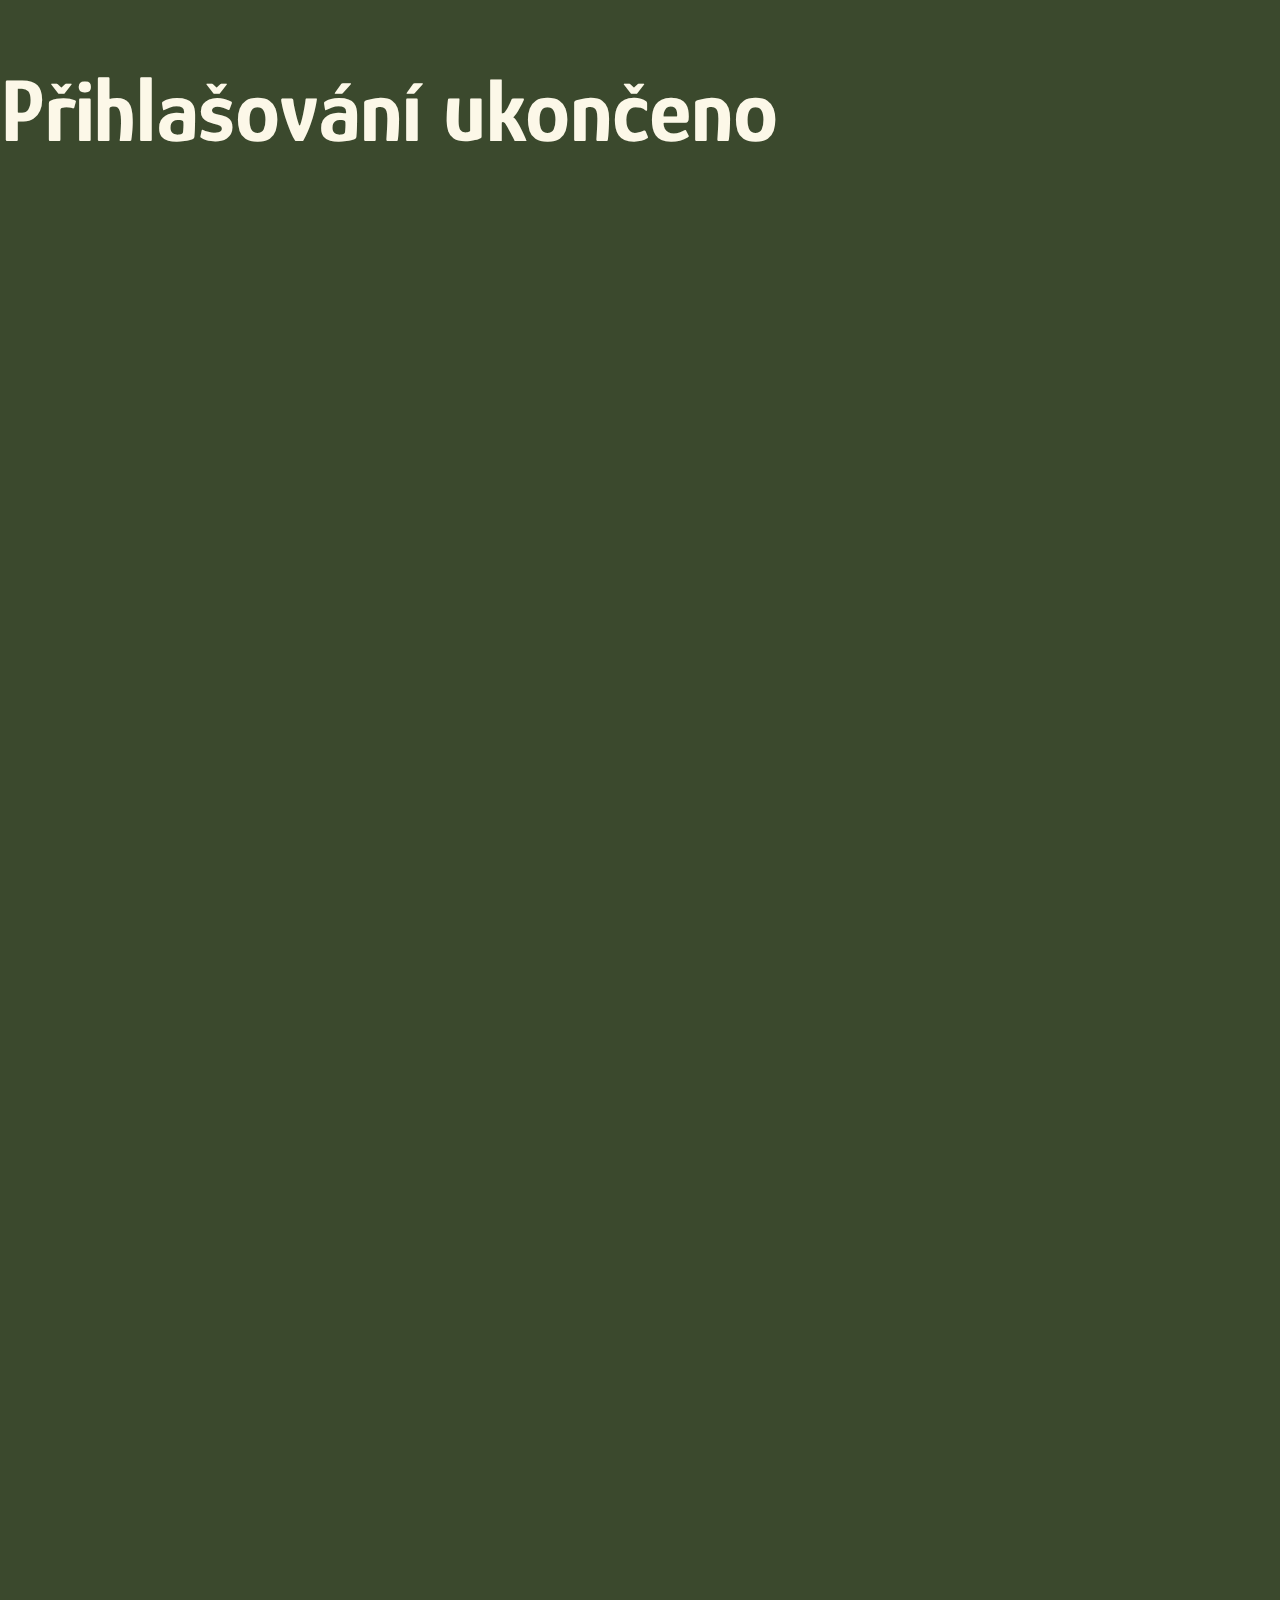
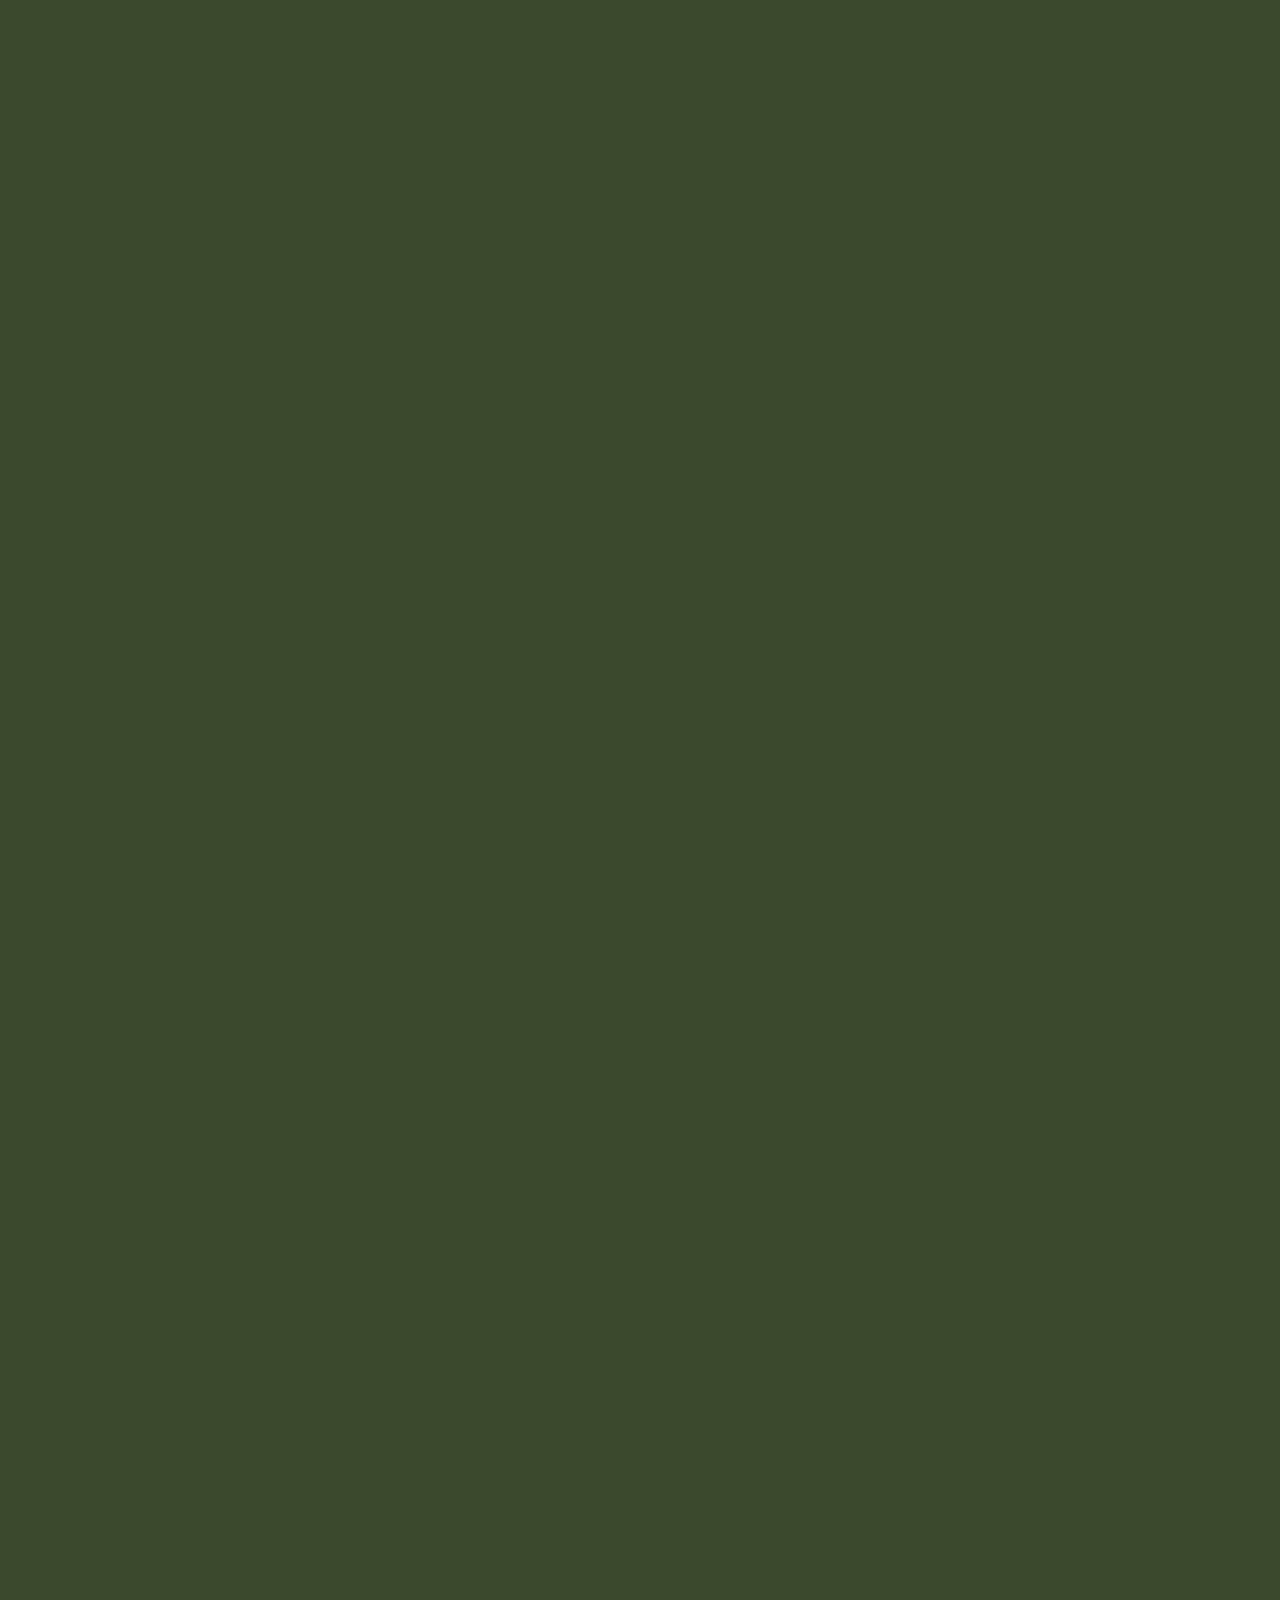
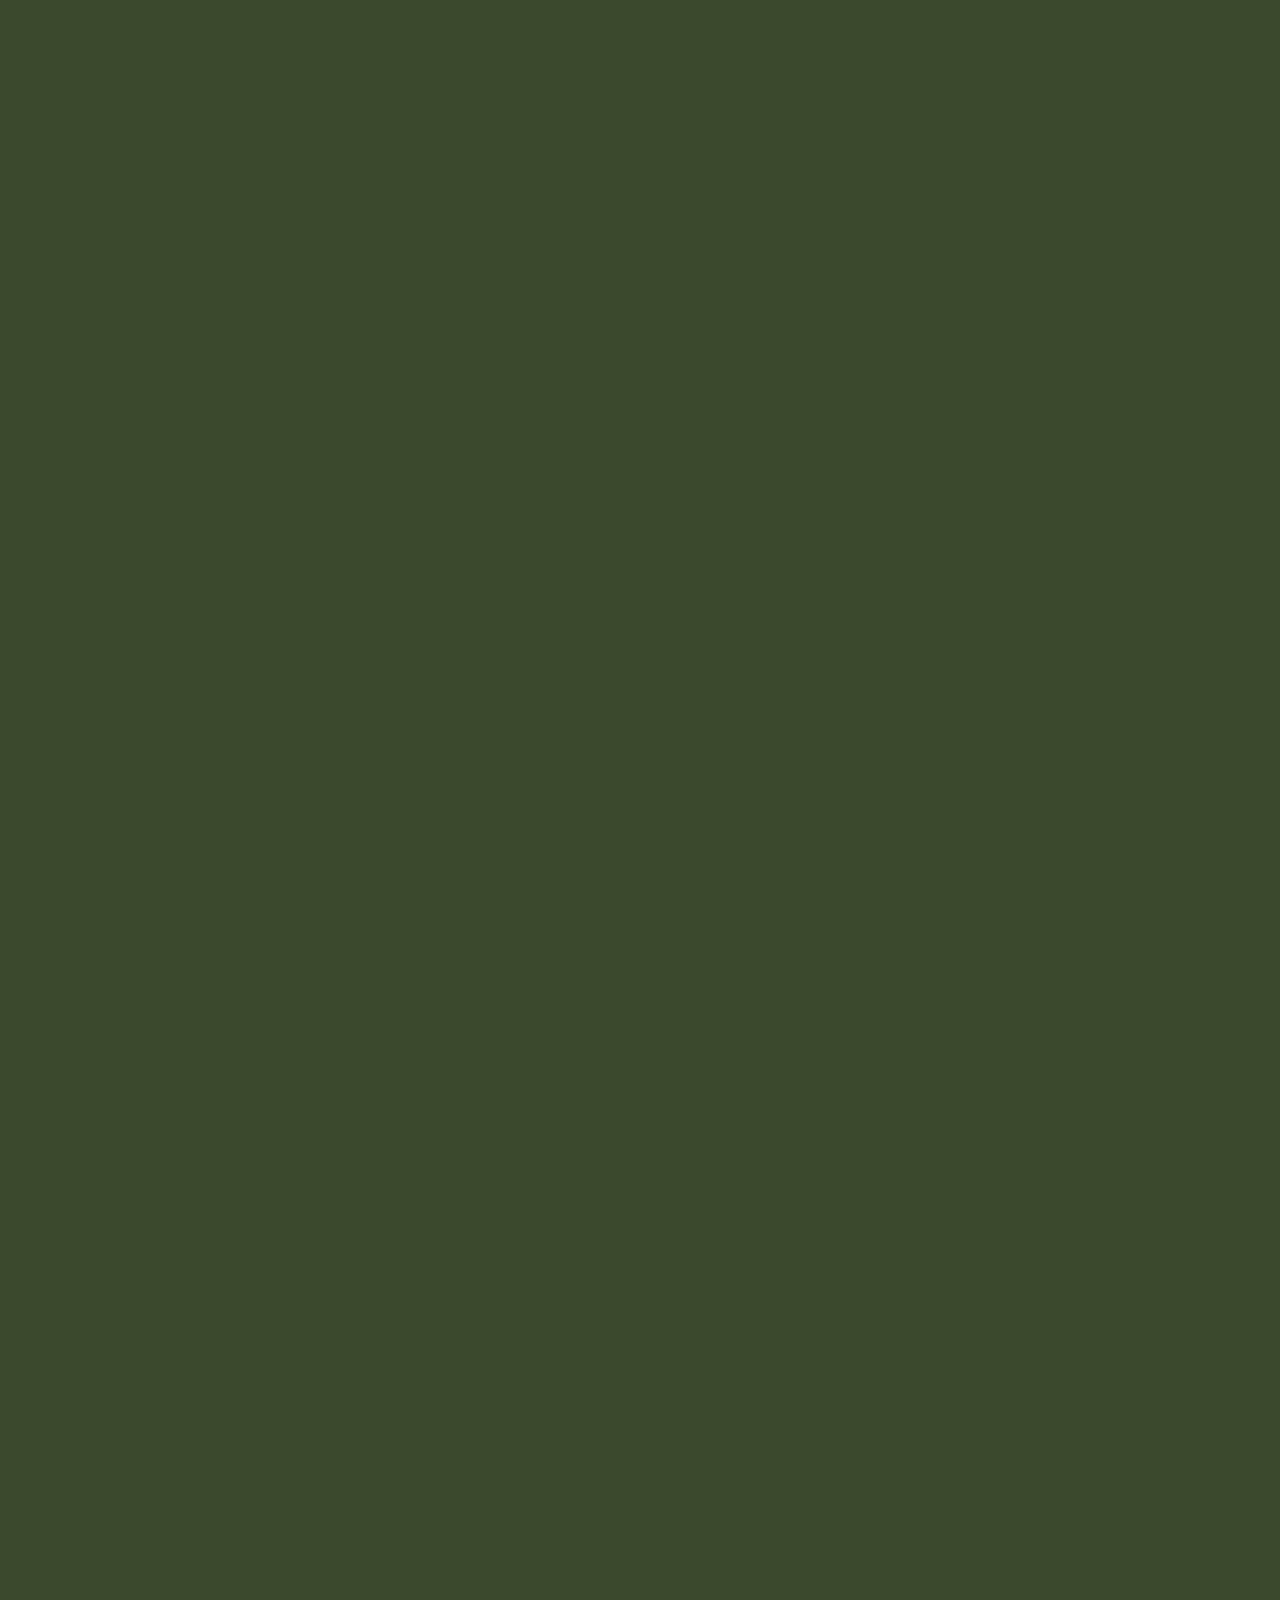
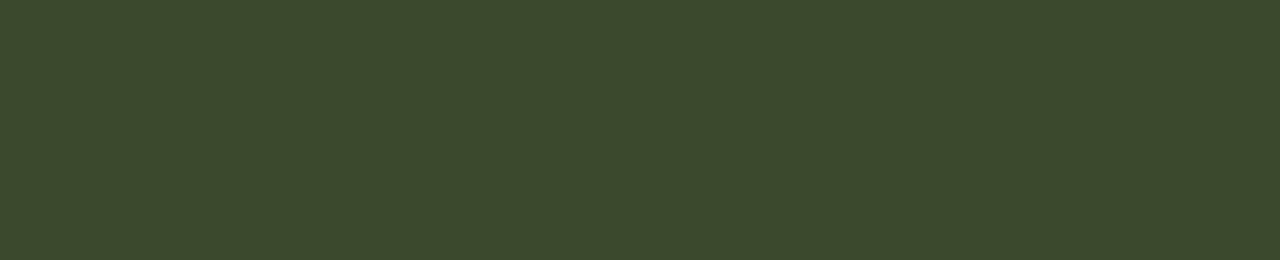
==== commit 0614b24b: "endd" ====
--- a/index.html
+++ b/index.html
@@ -19,385 +19,7 @@
 </head>
 
 <body>
-  <div id="main_content">
-
-    <section id="hero_section">
-
-      <img class="hero_background" id="hero_main_background" src="hero_bcg_ST2.png">
-      <img class="hero_background" id="hero_gradient" src="Group 3.png">
-      <img class="hero_background" id="hero_tent" src="hero_bcg_ST1.png">
-
-      <img id="hero_logo" src="logogreen.png">
-
-      <p id="hero_text">Vyraž s námi na týden plný dobrodružství a zážitků. Léto, příroda, voda a kamarádi; nejen to
-        jsou tábory živel!</p>
-      <button onclick="scrollFunction(location_register)" id="hero_join" class="hero_button darkgreen left_sharp"><img
-          style="left: 25px; width: 90px;" src="jurney_end.png">
-        <p style="margin-left: 90px;">PŘIHLÁŠKA</p>
-      </button>
-      <button onclick="scrollFunction(location_menu)" id="hero_more" class="hero_button light right_sharp">
-        <p style="margin-right: 90px;">ZJISTIT VÍCE</p><img style="right: 25px; top: 20px; width: 90px;"
-          src="jurney_start.png">
-      </button>
-
-
-    </section>
-
-
-
-    <button onclick="scrollFunction(location_menu)" id="menu_button" class="menu_section light right_sharp">?</button>
-
-    <table class="menu_section" id="nav_menu">
-      <tr>
-        <td onclick="scrollFunction(location_top)"><img style="height: 60px; padding-right: 50px;"
-            src="teepee_home.png"></td>
-        <td onclick="scrollFunction(location_info)">kde a kdy?</td>
-        <td onclick="scrollFunction(location_about)">o táborech?</td>
-        <td onclick="scrollFunction(location_people)">kdo jsme?</td>
-        <td onclick="scrollFunction(location_register)">přihlásit!</td>
-      </tr>
-    </table>
-
-    <div class="menu_bcg menu_bcg_hidden"></div>
-
-    <img class="water_bcg water_bcg_hidden" src="sea.png">
-
-    <div id="boat_div">
-      <img class="boat_image" src="lod.png">
-    </div>
-
-
-
-    <section class="content_info">
-      <div class="when_and_where">
-        <div onclick="scrollFunction(location_info)" id="info_where" class="right_sharp brown">
-          <h1>Kde...</h1>
-          <p>
-            Místo konání je u nádrže Slezská Harta, poblíž obce Roudno.<br>
-            Nádherná příroda, bezpečný přístup k vodě.<br>
-            V blízkosti - Velký Roudný, Rázovské tufity, Karlovec, Nová Pláň.<br>
-            <br />
-            GPS souřadnice tábora: 49.9096381N, 17.5081047E
-          </p>
-        </div>
-
-        <div id="when_and_buttons">
-          <div onclick="scrollFunction(location_when)" id="info_when" class="left_sharp light">
-            <h1>kdy...</h1>
-            <p>
-              V roce 2023 pořádáme 2 turnusy:
-              <li style="margin-left: 40px; margin-top: -10px;">15. - 22. 7.</li>
-              <li style="margin-left: 40px;">19. - 26. 8.</li>
-              <br />
-              Přibližný čas příjezdu: 14-15 hodin<br />
-              Přibližný čas příjezdu: 9-10 hodin
-
-              <br><br>
-              V tomto roce pořádáme tábory pro děti ve věku 9 - 14 let
-            </p>
-
-            <p style="font-size: 25px;">Přesné infomace o příjezdu a odjezdu zašleme v předtáborovém emailu</p>
-          </div>
-
-          <button onclick="scrollFunction(location_about)" class="scroll_to_about brown right_sharp"><img
-              src="arrow_light.png" class="arrow_down">
-            <p style="bottom: -15%; position: relative;">O táborech?</p>
-          </button>
-          <button onclick="window.open('https://photos.app.goo.gl/7BrCsHMRHfwxE8MU8')"
-            class="gallery_turn_on yellow left_sharp">GALERIE</button>
-
-
-        </div>
-      </div>
-
-
-      <div onclick="scrollFunction(location_about)" class="info_about brown right_sharp">
-        <h1>O táborech...</h1>
-        <div class="about_container">
-          <img class="camp_img right_sharp" src="./photo/about/stent.jpg">
-          <div class="camp_text">
-            <h1>Táborová základna</h1>
-            <ul>
-              <li>děti jsou ubytované v dvoulůžkových podsadových stanech a indiánských tee-pee
-              </li>
-              <li>velký světlý hangár, který slouží jako jídelna a herna
-              </li>
-              <li>kuchyně, umyvárka, sprcha, WC
-              </li>
-              <li>
-                vodácké vybavení - pramice, kanoe, vesty, pádla
-              </li>
-              <li>
-                sportovní a tábornické vybavení
-              </li>
-            </ul>
-          </div>
-          <div class="game_text">
-            <h1>Program</h1>
-            <ul>
-              <li>hry na louce, v lese i ve vodě
-              </li>
-              <li>tábornická praxe, kreativní činnost,
-              </li>
-              <li>výlety do okolí, táborák
-              </li>
-              <li>celým táborem vás provede etapová hra
-              </li>
-              <p>a jaké bude téma? to se dozvíte z nápověd, které budeme postupně zveřejňovat...
-              </p>
-            </ul>
-          </div>
-          <img class="game_img right_sharp" src="./photo/about/sedu.jpg">
-          <img class="food_img left_sharp" src="./photo/about/sfood.jpg">
-          <div class="food_text">
-            <h1>Stravování</h1>
-            <ul>
-              <li>jídlo 5x denně
-              </li>
-              <li>vaříme z kvalitních surovin,
-              </li>
-              <li>zdravý a vyvážený jídelníček
-              </li>
-              <li>pitný režim po celý den</li>
-            </ul>
-          </div>
-          <div class="safety_text">
-            <h1>Bezpečnost</h1>
-            <ul>
-              <li>tým kvalifikovaných vedoucích s dlouholetou praxí
-              </li>
-              <li>kvalifikovaný zdravotník po celou dobu tábora
-              </li>
-              <li>respektování potřeb dětí
-              </li>
-              <li>aktivity na táboře jsou vždy přizpůsobeny věku a schopnostem dětí.
-              </li>
-              <li> při aktivitách na vodě mají děti vždy plovací vesty a jsou pod dozorem instruktorů
-              </li>
-            </ul>
-          </div>
-          <img class="safety_img right_sharp" src="./photo/about/shurt.jpg">
-        </div>
-      </div>
-
-    </section>
-    <section class="lide">
-      <h1>Kdo jsme...</h1>
-      <p>máme mnohaleté zkušenosti v práci s dětmi, organizací táborů i jiných akcí<br>
-        spolupracujeme se skautským oddílem</p>
-      <div class="lead_container">
-        <div class="lead_left">
-          <h2>Matěj "Mates" Kubesa</h2>
-          <h3>Hlavní vedoucí tábora</h3>
-          <ul>
-            <li>hlavní vedoucí zotavovacích akcí</li>
-            <li>zdravotník zotavovacích akcí</li>
-            <li>instruktor vodní turistiky</li>
-          </ul>
-          <img class="mat_img right_sharp" src="./photo/people/mat1.jpg">
-        </div>
-        <div class="lead_right">
-          <h2>Robin "Žobin" Sukeník</h2>
-          <h3>Zástupce vedoucího tábora</h3>
-          <ul>
-            <li>instruktor vodní turistiky</li>
-            <li>čekatelská zkouška</li>
-            <li>kontaktní osoba</li>
-            <li>hlavní hospodář</li>
-          </ul>
-          <img class="rob_img left_sharp" src="./photo/people/rob_v2.jpg">
-        </div>
-      </div>
-
-    </section>
-
-    <section class="prihlasit">
-      <div class="right_sharp brown join_header">
-        <h1>Přihlásit!</h1>
-      </div>
-      <div class="join_container">
-        <div class="join_info yellow right_sharp">
-          <h2>Doplňující informace</h2>
-          <p>v tomto roce pořádáme tábory pro děti ve věku 9-14 let</p>
-          <p> podrobné informace naleznete v přihlášce</p>
-          <h2>Cena tábora</h2>
-          <ul>
-            <li>Při přihlášení do: <b>12. 3.</b> cena: <b>4,250</b> </li>
-            <li>Při přihlášení do: <b>16. 4.</b> cena: <b>4,350</b> </li>
-            <li>Při přihlášení do: <b>14. 5.</b> cena: <b>4,450</b> </li>
-            <li>Při přihlášení do: <b>23. 6.</b> cena: <b>4,600</b> </li>
-          </ul>
-          <p>Přihláška vchází v platnost při zaplacení zálohy 2,000 Kč<br>
-            přihlašování je možné do <b>23. 6.</b></p>
-        </div>
-        <div class="join_docs light left_sharp">
-          <h2>Dokumenty</h2>
-          <p>Přihlášku lze vypnit v online formuláři nebo vytisknout a poté nahrát či zaslat e-mailem</p>
-          <p> Přihlášku můžete vyplnit online <a href="https://forms.gle/acy9uXSgQVjziVKY7">VYPLNIT ONLINE</a></p>
-          <p> Přihláška ke stažení zde: <a href="prihlaska_tabory_zivel_unor.docx"
-              download="prihlaska.docx">STÁHNOUT</a></p>
-          <p>Vyplněnou přihlášku je možné zaslat na email: <b style="color: black;">tabory.zivel@gmail.com</b>, nebo nahrát zde: <a target="_blank" href="https://forms.gle/tbjjW1m6Zm6drAQ49">NAHRÁT PŘIHLÁŠKU</a></p>
-          
-        </div>
-      </div>
-      <div class="folow_container left_sharp brown">
-        <table>
-          <tr>
-            <td onclick="window.open('https://www.instagram.com/tabory.zivel/')"><img class="icons_img" alt="svgImg"
-                src="icons8-instagram-96 (1).png">
-              tabory.zivel</td>
-            <td onclick="window.open('https://www.facebook.com/profile.php?id=100090223128772')"><img class="icons_img"
-                alt="svgImg" src="icons8-facebook-96.png">
-              tábory živel</td>
-            <td style="cursor:text;"><img class="icons_img" alt="svgImg" src="icons8-mail-96.png">
-              tabory.zivel@gmail.com</td>
-            <td style="cursor:text;"><img class="icons_img" alt="svgImg" src="icons8-phone-96.png">
-              607 580 830</td>
-          </tr>
-        </table>
-      </div>
-    </section>
-
-
-
-
-
-  </div>
-  <div id="sidebar">
-  </div>
-
-
-  <script>
-
-    window.onbeforeunload = function () {
-      window.scrollTo(0, 0);
-    }
-
-    //elements positions
-    var location_top = 0;
-    var location_menu = 600;
-    var location_info = 1450;
-    var location_when = 1850;
-    var location_about = 2450;
-    var location_people = 4900;
-    var location_register = 5800;
-
-
-    const scrollFunction = function (position) {
-      console.log("scrolling")
-      window.scrollTo({ top: position, behavior: 'smooth' })
-    }
-
-
-
-    //paralax efects
-    var scroll_hero = true;
-    var menu_fixed = false;
-    var boat_positon_state = 0;
-    var water_bcg_hidden = true;
-
-    window.addEventListener('scroll', function (e) {
-
-      //classes and IDs
-      const hero_bcg = document.querySelector('#hero_main_background');
-      const hero_tent = document.querySelector('#hero_tent');
-      const hero_gradient = document.querySelector('#hero_gradient');
-      const menu_button = document.querySelector('#menu_button');
-      const nav_menu = document.querySelector('#nav_menu');
-      const boat_image = document.querySelector('.boat_image');
-      const menu_bcg = document.querySelector('.menu_bcg');
-      const water_bcg = document.querySelector('.water_bcg');
-
-
-      var scrolled = window.pageYOffset;
-
-      console.log(scrolled);
-
-
-
-
-      //menu and hero scroll
-      var hero_bcg_rate = scrolled * -3;
-      var hero_tent_rate = scrolled * -2;
-      var menu_rate = scrolled * -1;
-
-      const menu_default_position = 740;
-      const hero_margin = 1000;
-
-      if (scrolled > menu_default_position && menu_fixed == false) {
-        menu_fixed = true;
-        nav_menu.style.transform = 'translate3d(0px, 0px, 0px)'
-        nav_menu.classList.add('menu_fixed');
-        menu_bcg.classList.remove('menu_bcg_hidden');
-      }
-      if (scrolled < menu_default_position && menu_fixed == true) {
-        menu_fixed = false;
-        nav_menu.style.transform = 'translate3d(0px, 0px, 0px)'
-        nav_menu.classList.remove('menu_fixed');
-        menu_bcg.classList.add('menu_bcg_hidden');
-      }
-
-      if (scrolled > hero_margin && scroll_hero == true) {
-        scroll_hero = false;
-      }
-      if (scrolled < hero_margin && scroll_hero == false) {
-        scroll_hero = true;
-      }
-
-      if (scroll_hero) {
-        hero_bcg.style.transform = 'translate3d(0px, ' + hero_bcg_rate + 'px, 0px)';
-        hero_tent.style.transform = 'translate3d(0px, ' + hero_tent_rate + 'px, 0px)';
-        hero_gradient.style.transform = 'translate3d(0px, ' + hero_bcg_rate + 'px, 0px)';
-        menu_button.style.transform = 'translate3d(0px, ' + menu_rate + 'px, 0px)'
-        if (menu_fixed == false) nav_menu.style.transform = 'translate3d(0px, ' + menu_rate + 'px, 0px)'
-      }
-
-
-
-      //boat scroll
-      if (scrolled >= 560) {
-        if (scrolled >= 700) {
-          if (boat_positon_state != 2) {
-            boat_image.classList.add('boat_out');
-            boat_positon_state = 2;
-            console.log("set 2");
-          }
-        }
-        else {
-          if (boat_positon_state != 1) {
-            boat_image.classList.add('boat_in');
-            boat_image.classList.remove('boat_out');
-            boat_positon_state = 1;
-            console.log("set 1");
-          }
-        }
-      }
-
-      else {
-        if (boat_positon_state != 0) {
-          console.log("set 0")
-          boat_image.classList.remove('boat_out');
-          boat_image.classList.remove('boat_in');
-          boat_positon_state = 0;
-        }
-      }
-
-      // boat water bcg
-
-      if (scrolled > 500 && water_bcg_hidden == true) {
-        water_bcg.classList.remove('water_bcg_hidden_class');
-        water_bcg_hidden = false;
-      }
-      if (scrolled < 500 && water_bcg_hidden == false) {
-        water_bcg.classList.add('water_bcg_hidden_class');
-        water_bcg_hidden = true;
-
-      }
-
-    });
-  </script>
-
-
+  <h1>Přihlašování ukončeno</h1>
 </body>
 
 </html>